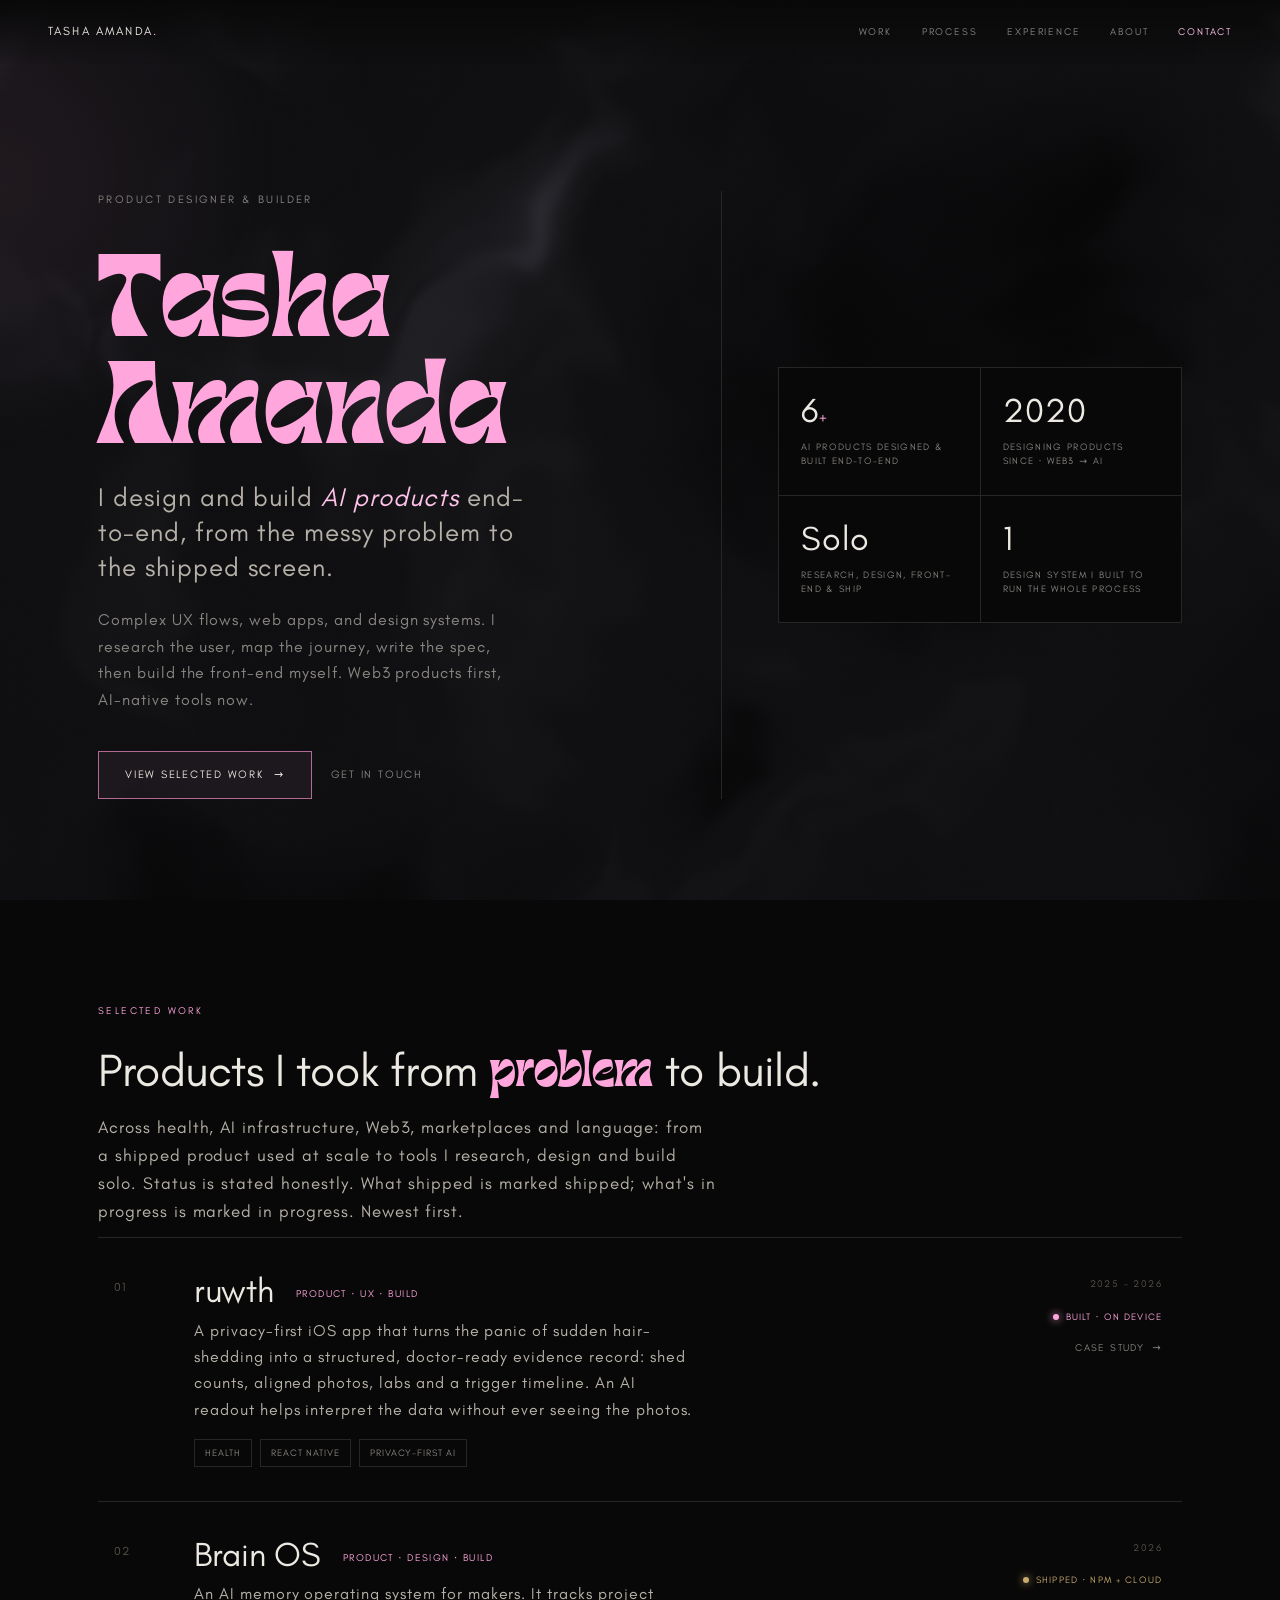
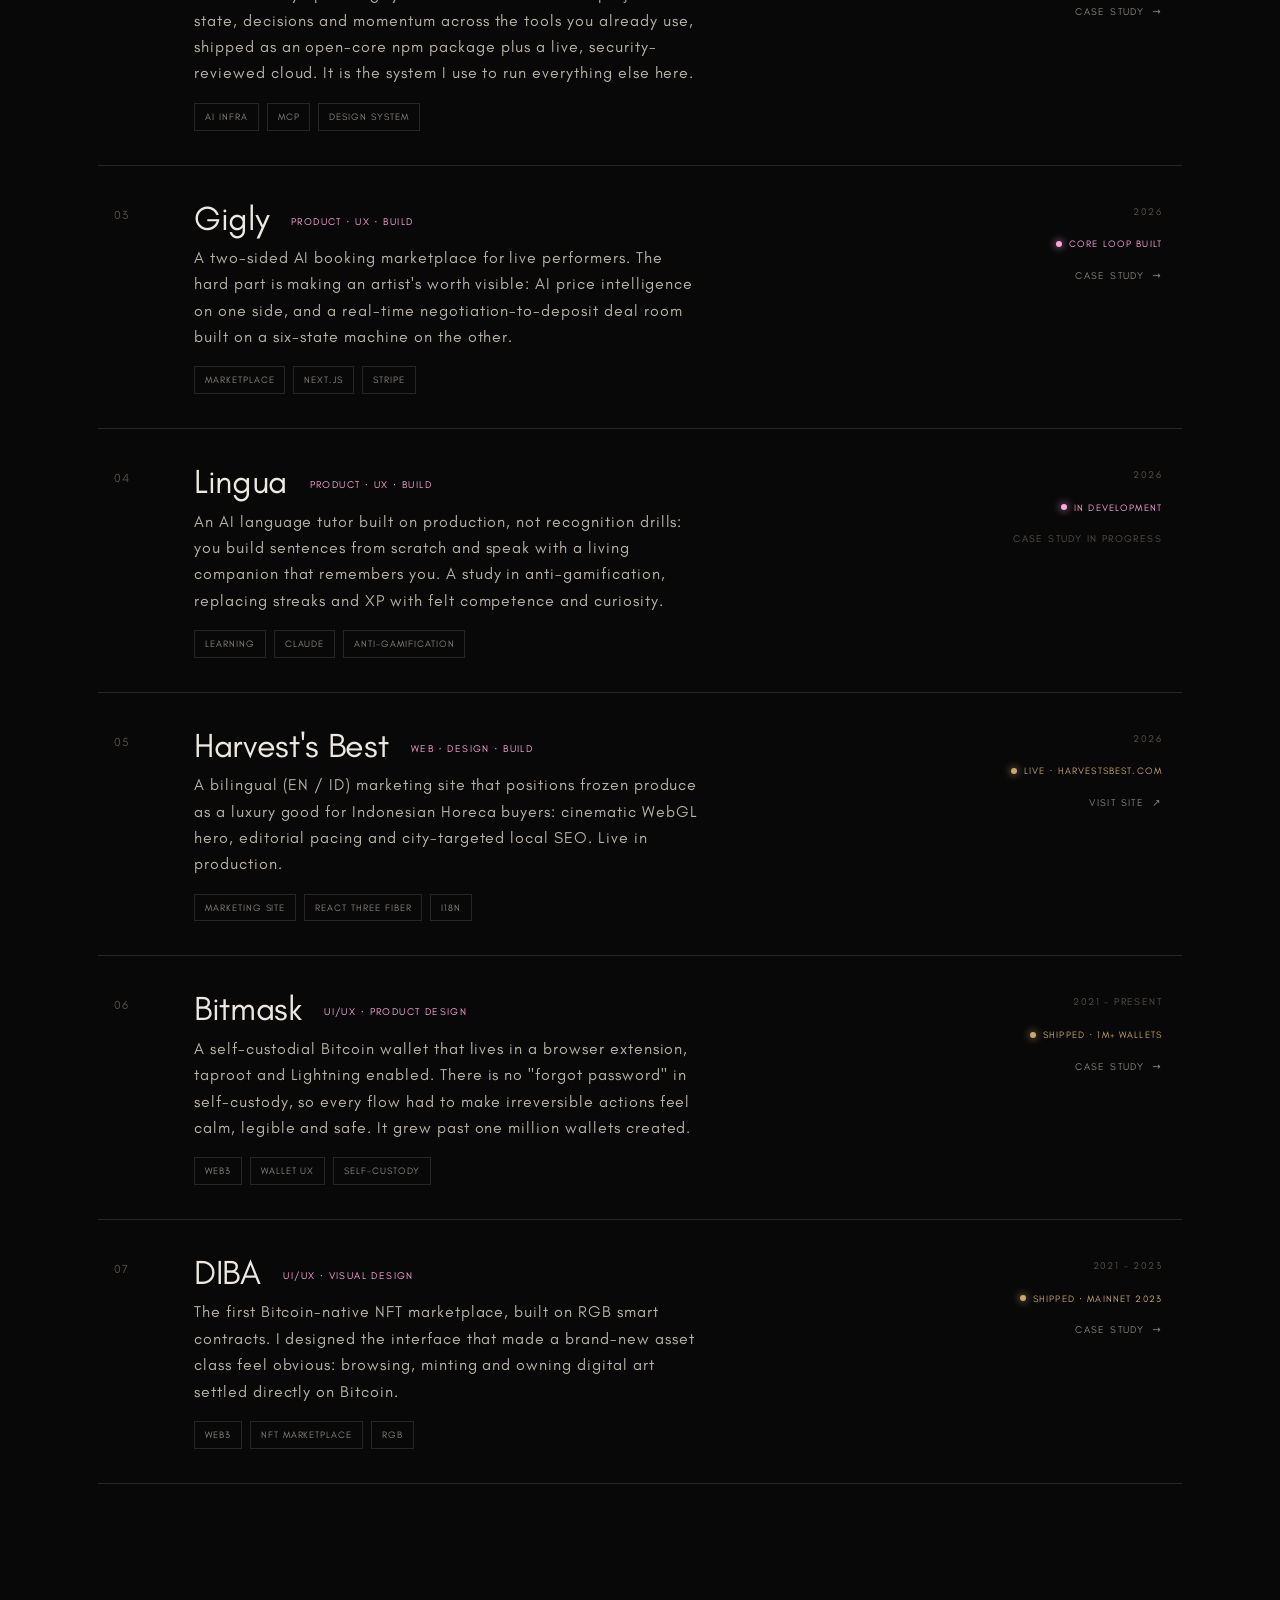
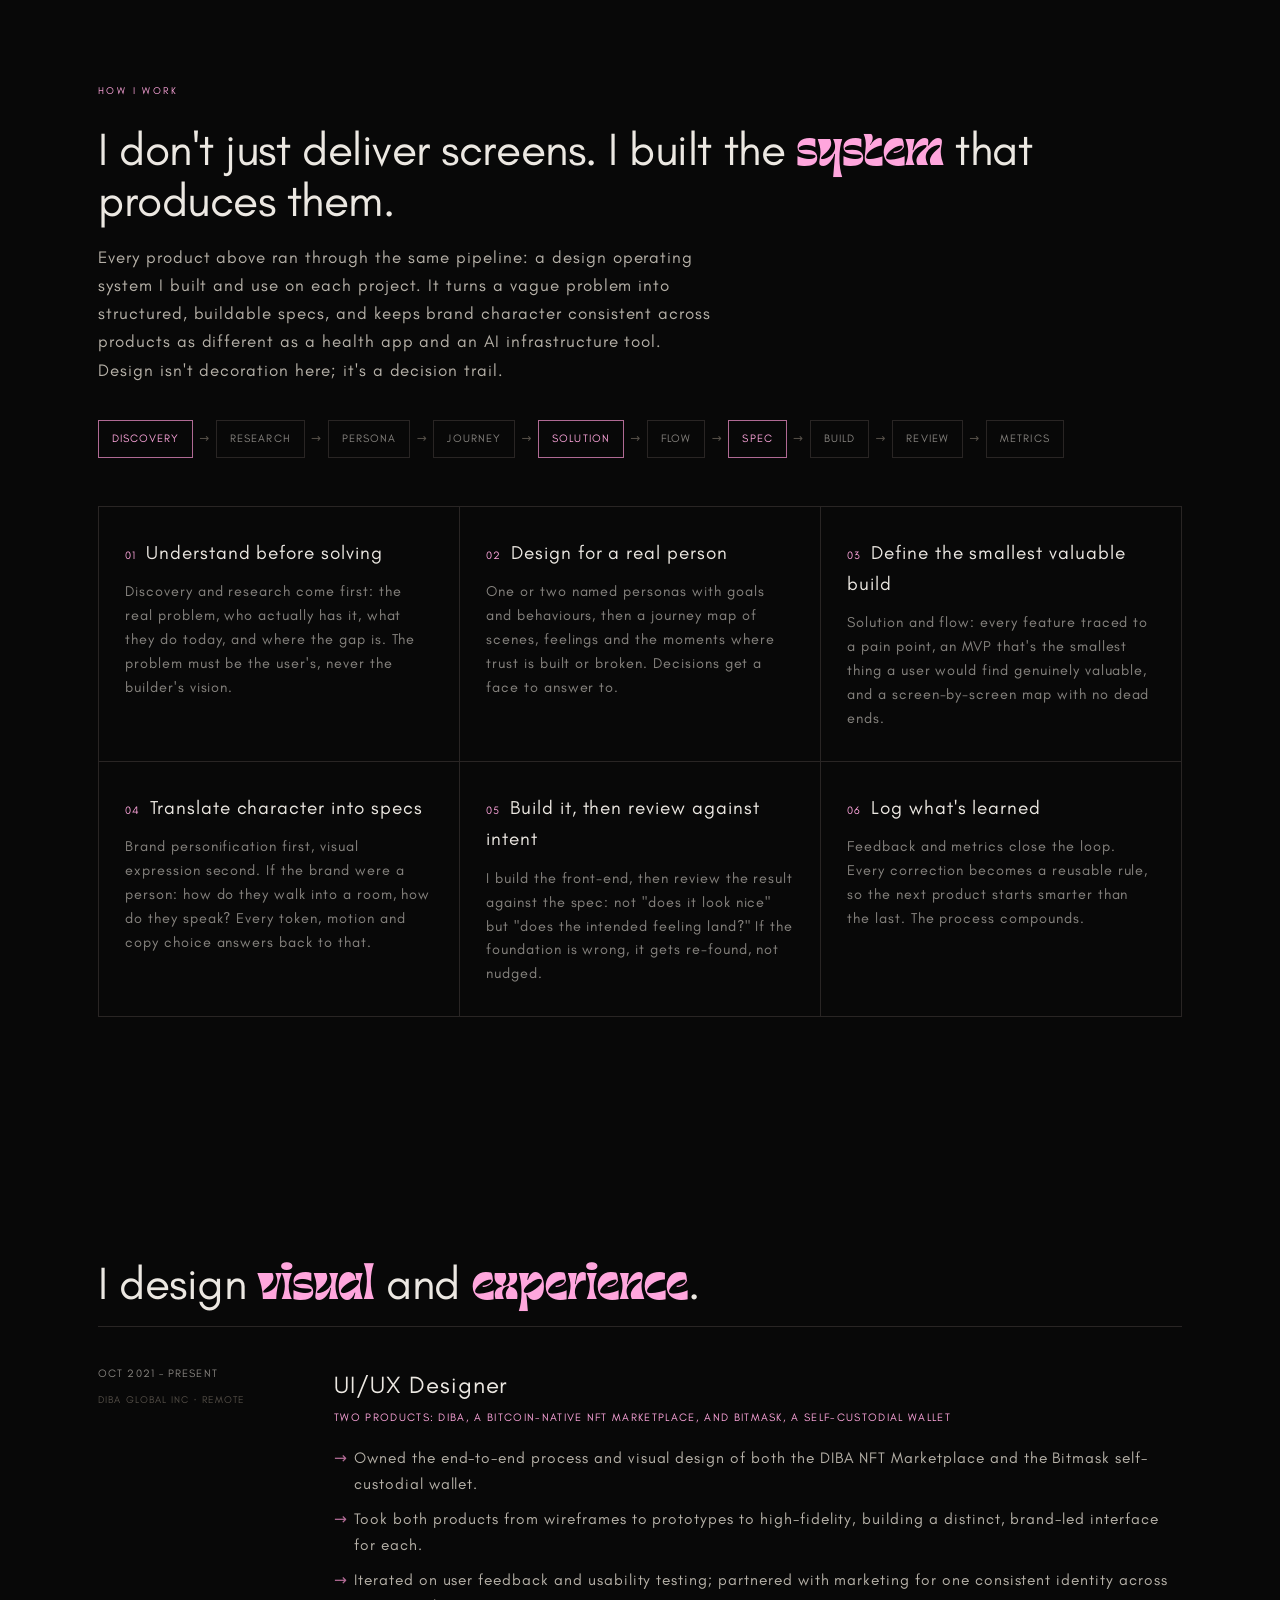
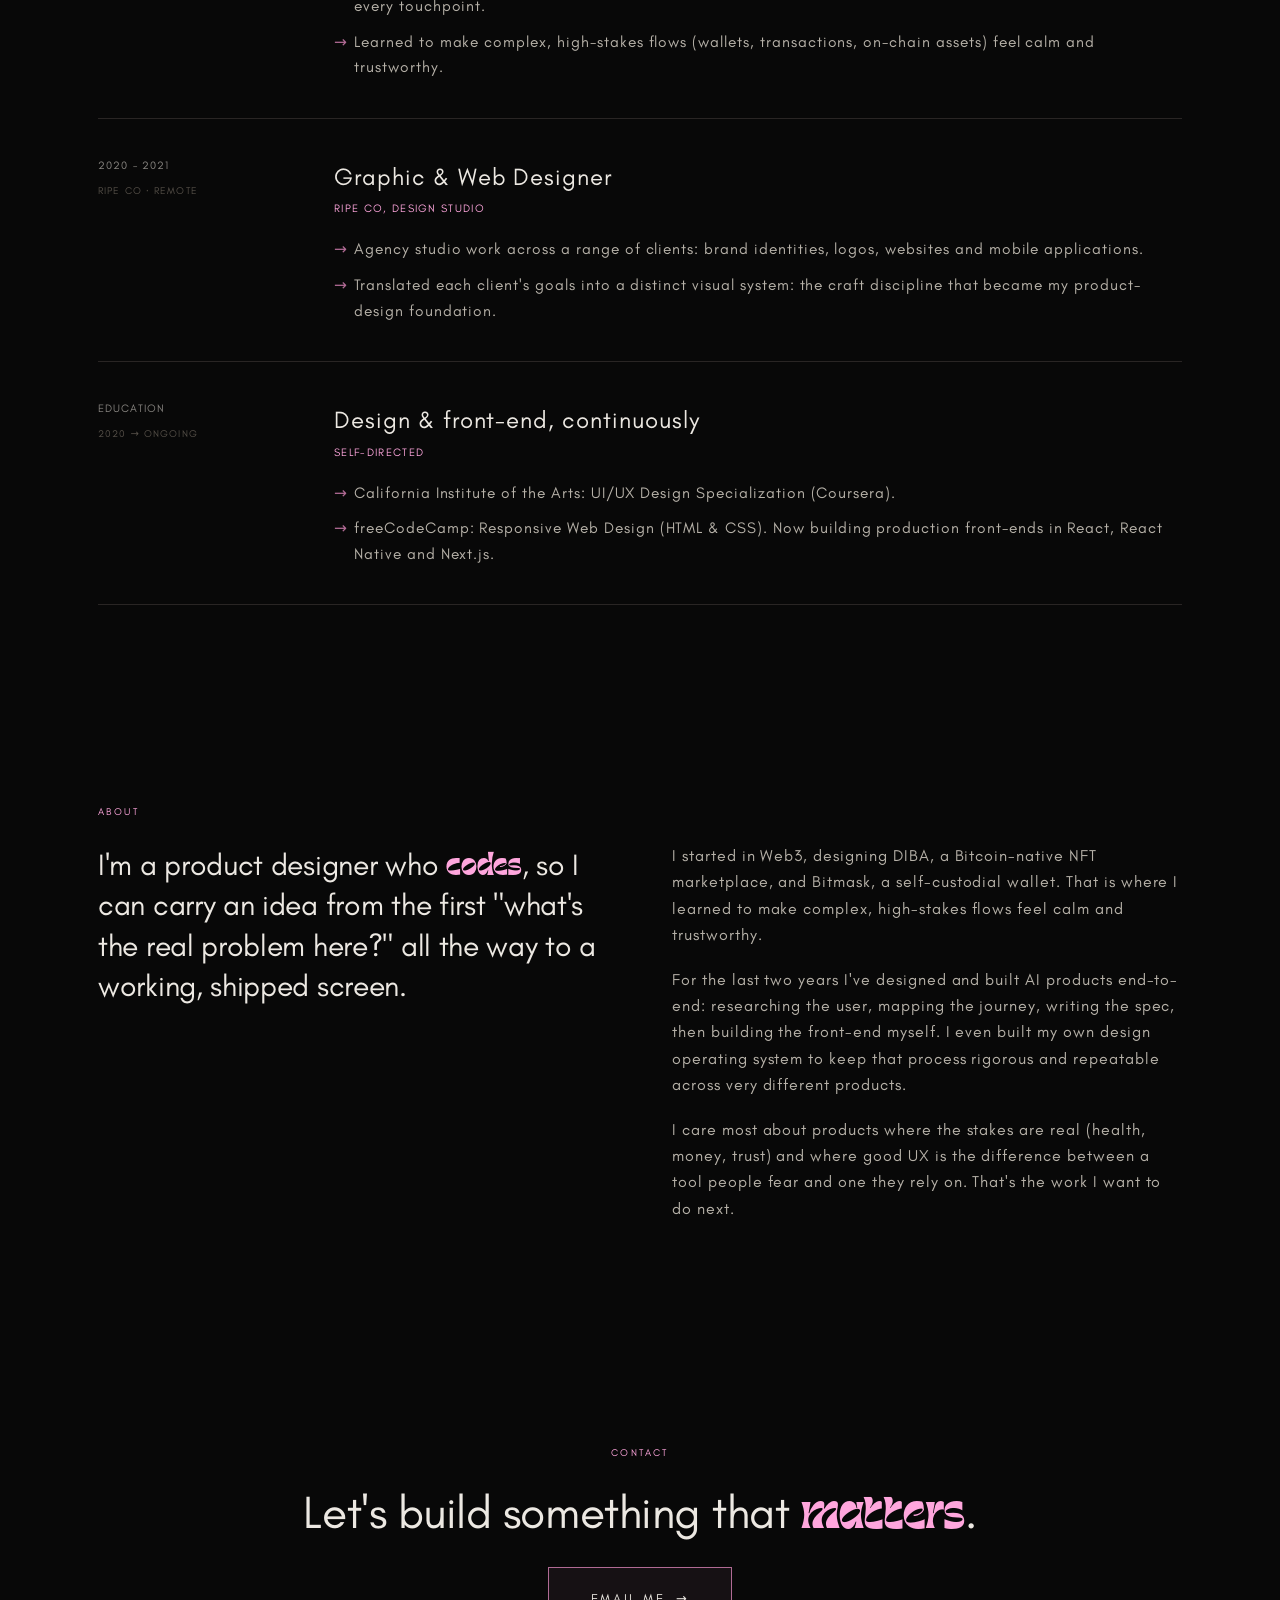
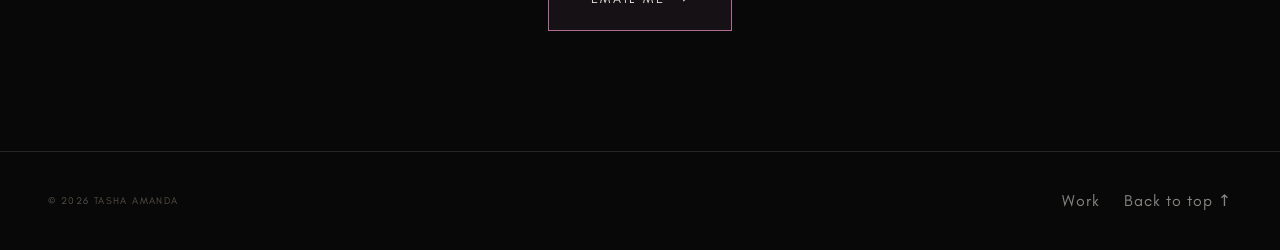
==== index.html @ 9660dddb "Add Google Analytics (gtag G-55PNJ9Z9YM) to all pages Co-Authored-By: Claude Opus 4.8 (1M context) <" ====
<!DOCTYPE html>
<html lang="en">
<head>
  <meta charset="UTF-8" />
  <meta name="viewport" content="width=device-width, initial-scale=1.0" />
  <!-- Google tag (gtag.js) -->
  <script async src="https://www.googletagmanager.com/gtag/js?id=G-55PNJ9Z9YM"></script>
  <script>
    window.dataLayer = window.dataLayer || [];
    function gtag(){dataLayer.push(arguments);}
    gtag('js', new Date());
    gtag('config', 'G-55PNJ9Z9YM');
  </script>
  <title>Tasha Amanda · Product Designer & Builder</title>
  <meta name="description" content="Tasha Amanda, product designer and builder. I design and build AI products end-to-end: complex UX flows, web apps, and design systems. Web3 marketplaces to AI-native tools." />
  <meta name="author" content="Tasha Amanda" />
  <meta name="google-site-verification" content="Kq8I6VHn1nYCJ8K_oJ52dY1fq7B3rjZCrnMxSuGzx88" />
  <meta property="og:title" content="Tasha Amanda · Product Designer & Builder" />
  <meta property="og:description" content="I design and build AI products end-to-end, from the messy problem to the shipped screen." />
  <meta property="og:type" content="website" />
  <meta name="theme-color" content="#080808" />
  <link rel="canonical" href="https://tashaamanda.com/" />
  <meta property="og:url" content="https://tashaamanda.com/" />
  <meta property="og:site_name" content="Tasha Amanda" />
  <meta property="og:image" content="https://tashaamanda.com/assets/og-image.png" />
  <meta property="og:image:width" content="1200" />
  <meta property="og:image:height" content="630" />
  <meta property="og:image:alt" content="Tasha Amanda, Product Designer and Builder" />
  <meta name="twitter:card" content="summary_large_image" />
  <meta name="twitter:title" content="Tasha Amanda · Product Designer &amp; Builder" />
  <meta name="twitter:description" content="I design and build AI products end-to-end, from the messy problem to the shipped screen." />
  <meta name="twitter:image" content="https://tashaamanda.com/assets/og-image.png" />
  <script type="application/ld+json">
  {"@context":"https://schema.org","@type":"Person","name":"Tasha Amanda","url":"https://tashaamanda.com","email":"mailto:hello@tashaamanda.com","jobTitle":"Product Designer & Builder","description":"Product designer and front-end builder who takes AI products from the messy problem to a shipped screen: research, UX flows, design systems, and production front-end.","knowsAbout":["Product Design","UX Design","Design Systems","AI Product Design","Privacy-first AI","Web3","Wallet UX","Front-end Development","React","React Native","Next.js"]}
  </script>
  <link rel="icon" href="data:image/svg+xml,%3Csvg xmlns='http://www.w3.org/2000/svg' viewBox='0 0 32 32'%3E%3Crect width='32' height='32' fill='%23080808'/%3E%3Ccircle cx='16' cy='16' r='5' fill='%23ffa6dd'/%3E%3C/svg%3E" />
  <link rel="preconnect" href="https://fonts.googleapis.com" />
  <link rel="preconnect" href="https://fonts.gstatic.com" crossorigin />
  <link href="https://fonts.googleapis.com/css2?family=Space+Mono:wght@400;700&display=swap" rel="stylesheet" />
  <link rel="stylesheet" href="assets/css/style.css?v=type13" />
</head>
<body>
  <canvas class="site-bg" aria-hidden="true"></canvas>
  <div class="scroll-progress"></div>

  <!-- NAV -->
  <nav class="nav">
    <a href="#top" class="nav-brand">Tasha&nbsp;Amanda<span class="dot">.</span></a>
    <button class="nav-toggle" aria-label="Menu"><span></span><span></span><span></span></button>
    <div class="nav-links">
      <a class="nav-link" href="#work">Work</a>
      <a class="nav-link" href="#process">Process</a>
      <a class="nav-link" href="#experience">Experience</a>
      <a class="nav-link" href="#about">About</a>
      <a class="nav-link" href="#contact">Contact</a>
    </div>
  </nav>

  <!-- HERO -->
  <header class="hero" id="top">
    <div class="hero-glow"></div>
    <div class="wrap">
      <div class="hero-grid">
        <div class="hero-left">
          <p class="hero-eyebrow">Product Designer &amp; Builder</p>
          <h1 class="hero-name">
            <span class="ln" data-scramble="Tasha">Tasha</span>
            <span class="ln" data-scramble="Amanda">Amanda</span>
          </h1>
          <p class="hero-role">I design and build <em>AI products</em> end-to-end, from the messy problem to the shipped screen.</p>
          <p class="hero-positioning">Complex UX flows, web apps, and design systems. I research the user, map the journey, write the spec, then build the front-end myself. Web3 products first, AI-native tools now.</p>
          <div class="hero-cta">
            <a href="#work" class="btn btn-primary">View selected work <span class="arr">→</span></a>
            <a href="#contact" class="btn btn-ghost">Get in touch</a>
          </div>
        </div>
        <div class="hero-right">
          <div class="stat-grid">
            <div class="stat">
              <div class="stat-num">6<span class="u">+</span></div>
              <div class="stat-label">AI products designed &amp; built end-to-end</div>
            </div>
            <div class="stat">
              <div class="stat-num">2020</div>
              <div class="stat-label">Designing products since · web3 → AI</div>
            </div>
            <div class="stat">
              <div class="stat-num">Solo</div>
              <div class="stat-label">Research, design, front-end &amp; ship</div>
            </div>
            <div class="stat">
              <div class="stat-num">1</div>
              <div class="stat-label">Design system I built to run the whole process</div>
            </div>
          </div>
        </div>
      </div>
    </div>
  </header>

  <!-- SELECTED WORK -->
  <section id="work">
    <div class="wrap">
      <p class="eyebrow reveal">Selected work</p>
      <h2 class="section-title reveal">Products I took from <em class="scramble-word">problem</em> to build.</h2>
      <p class="section-intro reveal">Across health, AI infrastructure, Web3, marketplaces and language: from a shipped product used at scale to tools I research, design and build solo. Status is stated honestly. What shipped is marked shipped; what's in progress is marked in progress. Newest first.</p>

      <div class="work-list">

        <!-- ruwth -->
        <a class="work-row reveal" href="work/ruwth.html">
          <div class="work-index">01</div>
          <div class="work-main">
            <h3 class="work-name">ruwth <span class="role">Product · UX · Build</span></h3>
            <p class="work-oneliner">A privacy-first iOS app that turns the panic of sudden hair-shedding into a structured, doctor-ready evidence record: shed counts, aligned photos, labs and a trigger timeline. An AI readout helps interpret the data without ever seeing the photos.</p>
            <div class="work-meta">
              <span class="tag">Health</span>
              <span class="tag">React Native</span>
              <span class="tag">Privacy-first AI</span>
            </div>
          </div>
          <div class="work-right">
            <span class="work-year">2025 – 2026</span>
            <span class="status status--building">Built · on device</span>
            <span class="work-link">Case study <span class="arr">→</span></span>
          </div>
        </a>

        <!-- Brain OS -->
        <a class="work-row reveal" href="work/brain-os.html">
          <div class="work-index">02</div>
          <div class="work-main">
            <h3 class="work-name">Brain OS <span class="role">Product · Design · Build</span></h3>
            <p class="work-oneliner">An AI memory operating system for makers. It tracks project state, decisions and momentum across the tools you already use, shipped as an open-core npm package plus a live, security-reviewed cloud. It is the system I use to run everything else here.</p>
            <div class="work-meta">
              <span class="tag">AI infra</span>
              <span class="tag">MCP</span>
              <span class="tag">Design system</span>
            </div>
          </div>
          <div class="work-right">
            <span class="work-year">2026</span>
            <span class="status status--shipped">Shipped · npm + cloud</span>
            <span class="work-link">Case study <span class="arr">→</span></span>
          </div>
        </a>

        <!-- Gigly -->
        <a class="work-row reveal" href="work/gigly.html">
          <div class="work-index">03</div>
          <div class="work-main">
            <h3 class="work-name">Gigly <span class="role">Product · UX · Build</span></h3>
            <p class="work-oneliner">A two-sided AI booking marketplace for live performers. The hard part is making an artist's worth visible: AI price intelligence on one side, and a real-time negotiation-to-deposit deal room built on a six-state machine on the other.</p>
            <div class="work-meta">
              <span class="tag">Marketplace</span>
              <span class="tag">Next.js</span>
              <span class="tag">Stripe</span>
            </div>
          </div>
          <div class="work-right">
            <span class="work-year">2026</span>
            <span class="status status--building">Core loop built</span>
            <span class="work-link">Case study <span class="arr">→</span></span>
          </div>
        </a>

        <!-- Lingua -->
        <div class="work-row reveal">
          <div class="work-index">04</div>
          <div class="work-main">
            <h3 class="work-name">Lingua <span class="role">Product · UX · Build</span></h3>
            <p class="work-oneliner">An AI language tutor built on production, not recognition drills: you build sentences from scratch and speak with a living companion that remembers you. A study in anti-gamification, replacing streaks and XP with felt competence and curiosity.</p>
            <div class="work-meta">
              <span class="tag">Learning</span>
              <span class="tag">Claude</span>
              <span class="tag">Anti-gamification</span>
            </div>
          </div>
          <div class="work-right">
            <span class="work-year">2026</span>
            <span class="status status--building">In development</span>
            <span class="work-link muted">Case study in progress</span>
          </div>
        </div>

        <!-- Harvest's Best -->
        <a class="work-row reveal" href="https://harvestsbest.com" target="_blank" rel="noopener">
          <div class="work-index">05</div>
          <div class="work-main">
            <h3 class="work-name">Harvest's Best <span class="role">Web · Design · Build</span></h3>
            <p class="work-oneliner">A bilingual (EN / ID) marketing site that positions frozen produce as a luxury good for Indonesian Horeca buyers: cinematic WebGL hero, editorial pacing and city-targeted local SEO. Live in production.</p>
            <div class="work-meta">
              <span class="tag">Marketing site</span>
              <span class="tag">React Three Fiber</span>
              <span class="tag">i18n</span>
            </div>
          </div>
          <div class="work-right">
            <span class="work-year">2026</span>
            <span class="status status--live">Live · harvestsbest.com</span>
            <span class="work-link">Visit site <span class="arr">↗</span></span>
          </div>
        </a>

        <!-- Bitmask -->
        <a class="work-row reveal" href="work/bitmask.html">
          <div class="work-index">06</div>
          <div class="work-main">
            <h3 class="work-name">Bitmask <span class="role">UI/UX · Product design</span></h3>
            <p class="work-oneliner">A self-custodial Bitcoin wallet that lives in a browser extension, taproot and Lightning enabled. There is no "forgot password" in self-custody, so every flow had to make irreversible actions feel calm, legible and safe. It grew past one million wallets created.</p>
            <div class="work-meta">
              <span class="tag">Web3</span>
              <span class="tag">Wallet UX</span>
              <span class="tag">Self-custody</span>
            </div>
          </div>
          <div class="work-right">
            <span class="work-year">2021 – Present</span>
            <span class="status status--shipped">Shipped · 1M+ wallets</span>
            <span class="work-link">Case study <span class="arr">→</span></span>
          </div>
        </a>

        <!-- DIBA -->
        <a class="work-row reveal" href="work/diba.html">
          <div class="work-index">07</div>
          <div class="work-main">
            <h3 class="work-name">DIBA <span class="role">UI/UX · Visual design</span></h3>
            <p class="work-oneliner">The first Bitcoin-native NFT marketplace, built on RGB smart contracts. I designed the interface that made a brand-new asset class feel obvious: browsing, minting and owning digital art settled directly on Bitcoin.</p>
            <div class="work-meta">
              <span class="tag">Web3</span>
              <span class="tag">NFT marketplace</span>
              <span class="tag">RGB</span>
            </div>
          </div>
          <div class="work-right">
            <span class="work-year">2021 – 2023</span>
            <span class="status status--shipped">Shipped · mainnet 2023</span>
            <span class="work-link">Case study <span class="arr">→</span></span>
          </div>
        </a>

      </div>
    </div>
  </section>

  <!-- HOW I WORK / DESIGN BRAIN -->
  <section id="process">
    <div class="wrap">
      <p class="eyebrow reveal">How I work</p>
      <h2 class="section-title reveal">I don't just deliver screens. I built the <em class="scramble-word" data-from="product">system</em> that produces them.</h2>
      <p class="section-intro reveal">Every product above ran through the same pipeline: a design operating system I built and use on each project. It turns a vague problem into structured, buildable specs, and keeps brand character consistent across products as different as a health app and an AI infrastructure tool. Design isn't decoration here; it's a decision trail.</p>

      <div class="process-flow reveal">
        <span class="process-step key">Discovery</span><span class="process-arrow">→</span>
        <span class="process-step">Research</span><span class="process-arrow">→</span>
        <span class="process-step">Persona</span><span class="process-arrow">→</span>
        <span class="process-step">Journey</span><span class="process-arrow">→</span>
        <span class="process-step key">Solution</span><span class="process-arrow">→</span>
        <span class="process-step">Flow</span><span class="process-arrow">→</span>
        <span class="process-step key">Spec</span><span class="process-arrow">→</span>
        <span class="process-step">Build</span><span class="process-arrow">→</span>
        <span class="process-step">Review</span><span class="process-arrow">→</span>
        <span class="process-step">Metrics</span>
      </div>

      <div class="process-grid">
        <div class="process-card reveal">
          <h4><span class="n">01</span>Understand before solving</h4>
          <p>Discovery and research come first: the real problem, who actually has it, what they do today, and where the gap is. The problem must be the user's, never the builder's vision.</p>
        </div>
        <div class="process-card reveal d1">
          <h4><span class="n">02</span>Design for a real person</h4>
          <p>One or two named personas with goals and behaviours, then a journey map of scenes, feelings and the moments where trust is built or broken. Decisions get a face to answer to.</p>
        </div>
        <div class="process-card reveal d2">
          <h4><span class="n">03</span>Define the smallest valuable build</h4>
          <p>Solution and flow: every feature traced to a pain point, an MVP that's the smallest thing a user would find genuinely valuable, and a screen-by-screen map with no dead ends.</p>
        </div>
        <div class="process-card reveal">
          <h4><span class="n">04</span>Translate character into specs</h4>
          <p>Brand personification first, visual expression second. If the brand were a person: how do they walk into a room, how do they speak? Every token, motion and copy choice answers back to that.</p>
        </div>
        <div class="process-card reveal d1">
          <h4><span class="n">05</span>Build it, then review against intent</h4>
          <p>I build the front-end, then review the result against the spec: not "does it look nice" but "does the intended feeling land?" If the foundation is wrong, it gets re-found, not nudged.</p>
        </div>
        <div class="process-card reveal d2">
          <h4><span class="n">06</span>Log what's learned</h4>
          <p>Feedback and metrics close the loop. Every correction becomes a reusable rule, so the next product starts smarter than the last. The process compounds.</p>
        </div>
      </div>
    </div>
  </section>

  <!-- EXPERIENCE -->
  <section id="experience">
    <div class="wrap">
      <p class="eyebrow reveal">Experience</p>
      <h2 class="section-title reveal">I design <em class="scramble-word">visual</em> and <em class="scramble-word">experience</em>.</h2>

      <div class="reveal">
        <div class="exp-row">
          <div class="exp-period">
            Oct 2021 – Present
            <span class="exp-loc">DIBA Global Inc · Remote</span>
          </div>
          <div class="exp-detail">
            <h3 class="exp-role">UI/UX Designer</h3>
            <p class="exp-company">Two products: <a href="https://diba.io" target="_blank" rel="noopener">DIBA</a>, a Bitcoin-native NFT marketplace, and <a href="https://bitmask.app" target="_blank" rel="noopener">Bitmask</a>, a self-custodial wallet</p>
            <ul class="exp-points">
              <li>Owned the end-to-end process and visual design of both the DIBA NFT Marketplace and the Bitmask self-custodial wallet.</li>
              <li>Took both products from wireframes to prototypes to high-fidelity, building a distinct, brand-led interface for each.</li>
              <li>Iterated on user feedback and usability testing; partnered with marketing for one consistent identity across every touchpoint.</li>
              <li>Learned to make complex, high-stakes flows (wallets, transactions, on-chain assets) feel calm and trustworthy.</li>
            </ul>
          </div>
        </div>

        <div class="exp-row">
          <div class="exp-period">
            2020 – 2021
            <span class="exp-loc">Ripe CO · Remote</span>
          </div>
          <div class="exp-detail">
            <h3 class="exp-role">Graphic &amp; Web Designer</h3>
            <p class="exp-company">Ripe CO, design studio</p>
            <ul class="exp-points">
              <li>Agency studio work across a range of clients: brand identities, logos, websites and mobile applications.</li>
              <li>Translated each client's goals into a distinct visual system: the craft discipline that became my product-design foundation.</li>
            </ul>
          </div>
        </div>

        <div class="exp-row">
          <div class="exp-period">
            Education
            <span class="exp-loc">2020 → ongoing</span>
          </div>
          <div class="exp-detail">
            <h3 class="exp-role">Design &amp; front-end, continuously</h3>
            <p class="exp-company">Self-directed</p>
            <ul class="exp-points">
              <li>California Institute of the Arts: UI/UX Design Specialization (Coursera).</li>
              <li>freeCodeCamp: Responsive Web Design (HTML &amp; CSS). Now building production front-ends in React, React Native and Next.js.</li>
            </ul>
          </div>
        </div>
      </div>
    </div>
  </section>

  <!-- ABOUT -->
  <section id="about">
    <div class="wrap">
      <p class="eyebrow reveal">About</p>
      <div class="about-grid">
        <p class="about-lead reveal">I'm a product designer who <em class="scramble-word">codes</em>, so I can carry an idea from the first "what's the real problem here?" all the way to a working, shipped screen.</p>
        <div class="about-body reveal d1">
          <p>I started in Web3, designing DIBA, a Bitcoin-native NFT marketplace, and Bitmask, a self-custodial wallet. That is where I learned to make complex, high-stakes flows feel calm and trustworthy.</p>
          <p>For the last two years I've designed and built AI products end-to-end: researching the user, mapping the journey, writing the spec, then building the front-end myself. I even built my own design operating system to keep that process rigorous and repeatable across very different products.</p>
          <p>I care most about products where the stakes are real (health, money, trust) and where good UX is the difference between a tool people fear and one they rely on. That's the work I want to do next.</p>
        </div>
      </div>
    </div>
  </section>

  <!-- CONTACT -->
  <section id="contact" class="contact">
    <div class="wrap">
      <p class="eyebrow reveal">Contact</p>
      <h2 class="section-title reveal">Let's build something that <em class="scramble-word">matters</em>.</h2>
      <a class="btn btn-primary contact-btn reveal" href="mailto:hello@tashaamanda.com?subject=Let%27s%20work%20together">Email me <span class="arr">→</span></a>
    </div>
  </section>

  <footer>
    <span class="f-item">© 2026 Tasha Amanda</span>
    <div class="f-links">
      <a href="#work">Work</a>
      <a href="#top">Back to top ↑</a>
    </div>
  </footer>

  <script src="assets/js/main.js?v=type13"></script>
  <script src="assets/js/hero-bg.js?v=type13"></script>
  <!-- Cloudflare Web Analytics (privacy-first, cookieless). Get your token: Cloudflare dashboard > Web Analytics > add site (tashaamanda.com) > copy the beacon token, then replace 6d5c77263c5c4151a20d59f7d76f1835 below. (If you host the domain on Cloudflare with the proxy on, you can delete this and use Automatic Setup instead.) -->
  <script defer src="https://static.cloudflareinsights.com/beacon.min.js" data-cf-beacon='{"token": "6d5c77263c5c4151a20d59f7d76f1835"}'></script>
</body>
</html>
---- assets/css/style.css ----
/* ============================================================
   Tasha Amanda — Portfolio
   Design system: dark editorial, pink accent, rebel + elegant.
   Tokens from design-brain/projects/portfolio.json
   ============================================================ */

/* ---------- Self-hosted display face (hero name only) ---------- */
@font-face {
  font-family: 'Barbra';
  src: url('../fonts/Barbra-Regular.otf') format('opentype');
  font-weight: 400;
  font-style: normal;
  font-display: swap;
}

/* ---------- Self-hosted body face — Glacial Indifference (SIL OFL) ---------- */
@font-face {
  font-family: 'Glacial Indifference';
  src: url('../fonts/GlacialIndifference-Regular.otf') format('opentype');
  font-weight: 400;
  font-style: normal;
  font-display: swap;
}
@font-face {
  font-family: 'Glacial Indifference';
  src: url('../fonts/GlacialIndifference-Bold.otf') format('opentype');
  font-weight: 500 700;   /* only two weights exist; emphasis (strong) maps to Bold */
  font-style: normal;
  font-display: swap;
}

/* ---------- Tokens ---------- */
:root {
  /* color — 80 / 15 / 5 */
  --bg:            #080808;
  --surface:       #131110;
  --surface-raised:#1c1917;
  --border:        #292524;
  --border-bright: #3a3530;

  --text-bright:   #ece8e2;
  --text:          #b6b1a8;
  --text-dim:      #888580;
  --text-faint:    #565049;

  --accent:        #ffa6dd;   /* pink */
  --accent-bright: #ffc2e8;
  --accent-dim:    #b06a94;

  --green:         #7fae84;   /* status: shipped / live */
  --gold:          #c8a96e;   /* status badges: shipped / live (was green) */
  --red:           #d45a5a;   /* status: sparse only */

  /* type */
  --font-display: 'Glacial Indifference', 'Montserrat', -apple-system, system-ui, sans-serif;
  --font-mono:    'Glacial Indifference', -apple-system, system-ui, sans-serif;   /* labels: Glacial, uppercase + tracked (was Space Mono) */
  --font-body:    'Glacial Indifference', 'DM Sans', -apple-system, system-ui, sans-serif;

  /* motion */
  --ease: cubic-bezier(0.25, 0.1, 0.25, 1.0);
  --t:    260ms;

  /* layout */
  --pad: 48px;
  --maxw: 1180px;
}

/* ---------- Reset ---------- */
*, *::before, *::after { box-sizing: border-box; margin: 0; padding: 0; }
html { scroll-behavior: smooth; -webkit-text-size-adjust: 100%; }
body {
  background: var(--bg);
  color: var(--text);
  font-family: var(--font-body);
  font-weight: 400;                /* Glacial Indifference has no 300; 400 is its lightest */
  line-height: 1.65;
  font-size: 16px;
  letter-spacing: 0.06em;          /* open, airy tracking — the feminine cue on body copy */
  -webkit-font-smoothing: antialiased;
  text-rendering: optimizeLegibility;
  overflow-x: hidden;
}
img { max-width: 100%; display: block; }
a { color: inherit; text-decoration: none; }
::selection { background: var(--accent); color: #0a0a0a; }

/* ---------- Custom cursor (fine pointers only) ---------- */
.cursor-dot, .cursor-ring { position: fixed; top: 0; left: 0; pointer-events: none; z-index: 9999; border-radius: 50%; opacity: 0; transition: opacity var(--t) var(--ease); mix-blend-mode: difference; }
.cursor-dot  { width: 8px; height: 8px; background: var(--accent-bright); transform: translate(-50%, -50%); }
.cursor-ring { width: 28px; height: 28px; border: 1px solid var(--accent); transform: translate(-50%, -50%); transition: width var(--t) var(--ease), height var(--t) var(--ease), opacity var(--t) var(--ease); }
.cursor-ring.is-hover { width: 48px; height: 48px; }
@media (hover: hover) and (pointer: fine) {
  body.cursor-on { cursor: none; }
  body.cursor-on a, body.cursor-on button { cursor: none; }
  .cursor-dot.is-active, .cursor-ring.is-active { opacity: 1; }
}

/* ---------- Scroll progress ---------- */
.scroll-progress { position: fixed; top: 0; left: 0; height: 2px; width: 0%; background: linear-gradient(90deg, var(--accent-dim), var(--accent-bright)); z-index: 9000; transition: width 80ms linear; }

/* ---------- Nav ---------- */
.nav { position: fixed; top: 0; left: 0; width: 100%; z-index: 8000; padding: 22px var(--pad); display: flex; align-items: center; justify-content: space-between; background: linear-gradient(to bottom, rgba(8,8,8,0.92), rgba(8,8,8,0)); backdrop-filter: blur(2px); }
.nav-brand { font-family: var(--font-mono); font-size: 12px; letter-spacing: 0.18em; text-transform: uppercase; color: var(--text-bright); }
.nav-brand .dot { color: var(--accent); }
.nav-links { display: flex; gap: 30px; align-items: center; }
.nav-link { font-family: var(--font-mono); font-size: 10px; letter-spacing: 0.18em; text-transform: uppercase; color: var(--text-dim); position: relative; transition: color var(--t) var(--ease); }
.nav-link::after { content: ''; position: absolute; left: 0; bottom: -5px; width: 0; height: 1px; background: var(--accent); transition: width var(--t) var(--ease); }
.nav-link:hover { color: var(--accent-bright); }
.nav-link:hover::after { width: 100%; }
.nav-toggle { display: none; background: none; border: 0; flex-direction: column; gap: 4px; }
.nav-toggle span { width: 22px; height: 1.5px; background: var(--text-bright); transition: var(--t) var(--ease); }

/* ---------- Layout helpers ---------- */
.wrap { max-width: var(--maxw); margin: 0 auto; padding: 0 var(--pad); }
section { padding: 96px 0; position: relative; }
.eyebrow { font-family: var(--font-mono); font-size: 10px; letter-spacing: 0.24em; text-transform: uppercase; color: var(--accent); display: inline-block; margin-bottom: 22px; }
.eyebrow .idx { color: var(--text-faint); margin-right: 12px; }
.section-title { font-family: var(--font-display); font-weight: 200; font-size: clamp(30px, 4vw, 46px); line-height: 1.1; color: var(--text-bright); letter-spacing: -0.01em; margin-bottom: 18px; }
.section-title em { font-style: italic; color: var(--accent); }
.section-intro { max-width: 620px; color: var(--text); font-size: 17px; }

/* ---------- Buttons ---------- */
.btn { display: inline-flex; align-items: center; gap: 10px; font-family: var(--font-mono); font-size: 11px; letter-spacing: 0.16em; text-transform: uppercase; padding: 14px 26px; border: 1px solid var(--border-bright); color: var(--text-bright); transition: all var(--t) var(--ease); background: none; }
.btn .arr { transition: transform var(--t) var(--ease); }
.btn:hover { border-color: var(--accent); color: var(--accent-bright); }
.btn:hover .arr { transform: translateX(5px); }
.btn-primary { border-color: var(--accent-dim); background: rgba(255,166,221,0.06); }
.btn-ghost { border-color: transparent; padding-left: 0; padding-right: 0; color: var(--text-dim); }
.btn-ghost:hover { color: var(--accent-bright); }

/* ---------- Hero ---------- */
.hero { min-height: 100vh; display: flex; align-items: center; padding-top: 90px; position: relative; overflow: hidden; }
.hero-glow { position: absolute; width: 640px; height: 640px; border-radius: 50%; background: radial-gradient(circle, rgba(255,166,221,0.10), transparent 62%); pointer-events: none; transform: translate(-50%, -50%); transition: opacity 600ms var(--ease); opacity: 0.7; z-index: 0; }
.site-bg { position: fixed; inset: 0; width: 100%; height: 100%; z-index: -1; display: block; pointer-events: none; }
.hero-grid { display: grid; grid-template-columns: 1.35fr 1fr; gap: 0; position: relative; z-index: 1; width: 100%; }
.hero-left { padding-right: 56px; }
.hero-right { padding-left: 56px; border-left: 1px solid var(--border); display: flex; flex-direction: column; justify-content: center; }
.hero-eyebrow { font-family: var(--font-mono); font-size: 11px; letter-spacing: 0.22em; text-transform: uppercase; color: var(--text-dim); margin-bottom: 30px; }
.hero-eyebrow .blink { color: var(--green); animation: blink 2.4s steps(1) infinite; }
@keyframes blink { 0%, 60% { opacity: 1; } 61%, 100% { opacity: 0.25; } }
/* Hero name — self-hosted Barbra display face, animated by the JS scramble. */
.hero-name { font-family: 'Barbra', var(--font-display); font-weight: 400; font-size: clamp(52px, 8.5vw, 120px); line-height: 0.98; letter-spacing: 0; color: var(--accent); margin-bottom: 28px; }
.hero-name .ln { display: block; }
.hero-name .char { display: inline-block; white-space: pre; }
.sr-only { position: absolute; width: 1px; height: 1px; padding: 0; margin: -1px; overflow: hidden; clip: rect(0, 0, 0, 0); white-space: nowrap; border: 0; }
.hero-role { font-family: var(--font-display); font-weight: 300; font-size: clamp(19px, 2.4vw, 26px); line-height: 1.35; color: var(--text); margin-bottom: 22px; max-width: 30ch; }
.hero-role em { font-style: italic; color: var(--accent-bright); }
.hero-positioning { font-size: 16px; color: var(--text-dim); max-width: 46ch; margin-bottom: 38px; }
.hero-cta { display: flex; gap: 18px; flex-wrap: wrap; align-items: center; }

/* stat boxes */
.stat-grid { display: grid; grid-template-columns: 1fr 1fr; gap: 1px; background: var(--border); border: 1px solid var(--border); transform-origin: center; will-change: transform; animation: stat-drift 17s ease-in-out infinite; }
/* Ambient wind-float: the whole grid sways slowly around its own axis and returns,
   with uneven waypoints so it reads as a breeze, not a mechanical loop. */
@keyframes stat-drift {
  0%   { transform: translate3d(0, 0, 0) rotate(0deg); }
  22%  { transform: translate3d(2px, -6px, 0) rotate(0.5deg); }
  48%  { transform: translate3d(-2px, 4px, 0) rotate(-0.4deg); }
  74%  { transform: translate3d(1px, -3px, 0) rotate(0.25deg); }
  100% { transform: translate3d(0, 0, 0) rotate(0deg); }
}
.stat { background: var(--bg); padding: 26px 22px; transition: background var(--t) var(--ease); }
.stat-num { font-family: var(--font-display); font-weight: 200; font-size: 34px; color: var(--text-bright); line-height: 1; margin-bottom: 12px; }
.stat-num .u { font-size: 17px; color: var(--accent); }
.stat.flick .stat-num { color: var(--accent-bright); }
.stat-label { font-family: var(--font-mono); font-size: 9.5px; letter-spacing: 0.14em; text-transform: uppercase; color: var(--text-dim); line-height: 1.5; }

/* ---------- Selected Work ---------- */
.work-list { border-top: 1px solid var(--border); margin-top: 12px; }
.work-row { display: grid; grid-template-columns: 56px 1fr auto; gap: 24px; align-items: start; padding: 34px 20px 34px 16px; border-bottom: 1px solid var(--border); position: relative; transition: background var(--t) var(--ease); }
.work-row::before { content: ''; position: absolute; left: 0; top: 0; bottom: 0; width: 2px; background: var(--accent); transform: scaleY(0); transform-origin: bottom; transition: transform var(--t) var(--ease); }
.work-row:hover { background: linear-gradient(90deg, rgba(255,166,221,0.04), transparent 70%); }
.work-row:hover::before { transform: scaleY(1); transform-origin: top; }
.work-index { font-family: var(--font-mono); font-size: 12px; color: var(--text-faint); padding-top: 6px; }
.work-name { font-family: var(--font-display); font-weight: 300; font-size: clamp(24px, 3vw, 34px); color: var(--text-bright); line-height: 1.1; margin-bottom: 8px; letter-spacing: -0.01em; }
.work-name .role { font-family: var(--font-mono); font-size: 10px; letter-spacing: 0.14em; text-transform: uppercase; color: var(--accent); margin-left: 14px; vertical-align: middle; }
.work-oneliner { color: var(--text); font-size: 16px; max-width: 56ch; margin-bottom: 16px; }
.work-meta { display: flex; flex-wrap: wrap; gap: 8px; align-items: center; }
.tag { font-family: var(--font-mono); font-size: 9.5px; letter-spacing: 0.1em; text-transform: uppercase; color: var(--text-dim); border: 1px solid var(--border); padding: 5px 10px; transition: all var(--t) var(--ease); }
.work-row:hover .tag { border-color: var(--border-bright); }
.tag:hover { color: var(--accent-bright); border-color: var(--accent-dim); }
.work-right { display: flex; flex-direction: column; align-items: flex-end; gap: 16px; padding-top: 4px; }
.work-year { font-family: var(--font-mono); font-size: 10px; letter-spacing: 0.14em; text-transform: uppercase; color: var(--text-faint); white-space: nowrap; }
.status { font-family: var(--font-mono); font-size: 9.5px; letter-spacing: 0.12em; text-transform: uppercase; display: inline-flex; align-items: center; gap: 7px; white-space: nowrap; }
.status::before { content: ''; width: 6px; height: 6px; border-radius: 50%; }
.status--live::before, .status--shipped::before { background: var(--gold); box-shadow: 0 0 8px var(--gold); }
.status--live, .status--shipped { color: var(--gold); }
.status--building::before { background: var(--accent); box-shadow: 0 0 8px var(--accent); }
.status--building { color: var(--accent); }
.work-link { font-family: var(--font-mono); font-size: 10px; letter-spacing: 0.14em; text-transform: uppercase; color: var(--text-dim); display: inline-flex; gap: 8px; align-items: center; transition: color var(--t) var(--ease); white-space: nowrap; }
.work-link .arr { transition: transform var(--t) var(--ease); }
.work-row:hover .work-link { color: var(--accent-bright); }
.work-row:hover .work-link .arr { transform: translateX(4px); }
.work-link.muted { color: var(--text-faint); }

/* ---------- Process / How I work ---------- */
.process-flow { display: flex; flex-wrap: wrap; gap: 10px 6px; align-items: center; margin: 36px 0 48px; }
.process-step { font-family: var(--font-mono); font-size: 11px; letter-spacing: 0.1em; text-transform: uppercase; color: var(--text-dim); border: 1px solid var(--border); padding: 9px 13px; transition: all var(--t) var(--ease); }
.process-step:hover { color: var(--accent-bright); border-color: var(--accent-dim); transform: translateY(-2px); }
.process-step.key { color: var(--accent); border-color: var(--accent-dim); }
.process-arrow { color: var(--text-faint); font-size: 12px; }
.process-grid { display: grid; grid-template-columns: repeat(3, 1fr); gap: 1px; background: var(--border); border: 1px solid var(--border); }
.process-card { background: var(--bg); padding: 30px 26px; transition: background var(--t) var(--ease); }
.process-card:hover { background: var(--surface); }
.process-card h4 { font-family: var(--font-display); font-weight: 300; font-size: 19px; color: var(--text-bright); margin-bottom: 12px; }
.process-card h4 .n { font-family: var(--font-mono); font-size: 11px; color: var(--accent); margin-right: 10px; }
.process-card p { font-size: 14.5px; color: var(--text-dim); }

/* ---------- Experience ---------- */
.exp-row { display: grid; grid-template-columns: 200px 1fr; gap: 36px; padding: 38px 0; border-bottom: 1px solid var(--border); }
.exp-row:first-child { border-top: 1px solid var(--border); }
.exp-period { font-family: var(--font-mono); font-size: 11px; letter-spacing: 0.1em; text-transform: uppercase; color: var(--text-dim); }
.exp-loc { display: block; color: var(--text-faint); margin-top: 8px; font-size: 10px; }
.exp-role { font-family: var(--font-display); font-weight: 300; font-size: 24px; color: var(--text-bright); margin-bottom: 4px; }
.exp-company { font-family: var(--font-mono); font-size: 11px; letter-spacing: 0.12em; text-transform: uppercase; color: var(--accent); margin-bottom: 18px; }
.exp-company a { border-bottom: 1px solid transparent; transition: border var(--t) var(--ease); }
.exp-company a:hover { border-color: var(--accent-dim); }
.exp-points { list-style: none; display: flex; flex-direction: column; gap: 10px; }
.exp-points li { padding-left: 20px; position: relative; color: var(--text); font-size: 15.5px; }
.exp-points li::before { content: '→'; position: absolute; left: 0; color: var(--accent-dim); }

/* ---------- About ---------- */
.about-grid { display: grid; grid-template-columns: 1fr 1fr; gap: 64px; align-items: start; }
.about-lead { font-family: var(--font-display); font-weight: 200; font-size: clamp(22px, 2.6vw, 30px); line-height: 1.35; color: var(--text-bright); letter-spacing: -0.01em; }
.about-lead em { font-style: italic; color: var(--accent); }

/* Animated accent highlights: Barbra display face, settling to pink.
   'em.scramble-word' outranks the gold '.section-title em' / '.about-lead em' rules above. */
em.scramble-word { font-family: 'Barbra', var(--font-display); font-style: normal; color: #ffa6dd; letter-spacing: 0; }
.about-body p { margin-bottom: 18px; color: var(--text); }
.about-body p:last-child { margin-bottom: 0; }

/* ---------- Contact / footer ---------- */
.contact { text-align: center; padding: 120px 0; }
.contact .section-title { margin-bottom: 30px; }
.contact-btn { font-size: 13px; padding: 20px 42px; letter-spacing: 0.2em; }
.contact-sub { font-family: var(--font-mono); font-size: 11px; letter-spacing: 0.16em; text-transform: uppercase; color: var(--text-dim); margin-top: 28px; }
footer { border-top: 1px solid var(--border); padding: 36px var(--pad); display: flex; justify-content: space-between; align-items: center; flex-wrap: wrap; gap: 16px; }
footer .f-item { font-family: var(--font-mono); font-size: 10px; letter-spacing: 0.14em; text-transform: uppercase; color: var(--text-faint); }
footer .f-links { display: flex; gap: 24px; }
footer .f-links a { color: var(--text-dim); transition: color var(--t) var(--ease); }
footer .f-links a:hover { color: var(--accent-bright); }

/* ---------- Reveal animation ---------- */
.reveal { opacity: 0; transform: translateY(24px); transition: opacity 700ms var(--ease), transform 700ms var(--ease); }
.reveal.is-visible { opacity: 1; transform: none; }
.reveal.d1 { transition-delay: 80ms; }
.reveal.d2 { transition-delay: 160ms; }
.reveal.d3 { transition-delay: 240ms; }

/* ============================================================
   CASE STUDY PAGES
   ============================================================ */
.cs-back { position: fixed; top: 22px; left: var(--pad); z-index: 8001; font-family: var(--font-mono); font-size: 10px; letter-spacing: 0.16em; text-transform: uppercase; color: var(--text-dim); display: inline-flex; gap: 9px; align-items: center; transition: color var(--t) var(--ease); }
.cs-back:hover { color: var(--accent-bright); }
.cs-back .arr { transition: transform var(--t) var(--ease); }
.cs-back:hover .arr { transform: translateX(-4px); }

.cs-hero { padding: 168px 0 70px; border-bottom: 1px solid var(--border); }
.cs-kicker { font-family: var(--font-mono); font-size: 11px; letter-spacing: 0.2em; text-transform: uppercase; color: var(--accent); margin-bottom: 26px; }
.cs-title { font-family: var(--font-display); font-weight: 200; font-size: clamp(40px, 7vw, 84px); line-height: 0.98; letter-spacing: -0.02em; color: var(--text-bright); margin-bottom: 24px; }
.cs-tagline { font-family: var(--font-display); font-weight: 300; font-size: clamp(20px, 2.6vw, 28px); line-height: 1.4; color: var(--text); max-width: 30ch; }
.cs-tagline em { font-style: italic; color: var(--accent-bright); }

.cs-meta-grid { display: grid; grid-template-columns: repeat(4, 1fr); gap: 1px; background: var(--border); border: 1px solid var(--border); margin-top: 56px; }
.cs-meta { background: var(--bg); padding: 22px 20px; }
.cs-meta .k { font-family: var(--font-mono); font-size: 9px; letter-spacing: 0.16em; text-transform: uppercase; color: var(--text-faint); margin-bottom: 10px; }
.cs-meta .v { font-size: 14px; color: var(--text-bright); line-height: 1.4; }
.cs-meta .v .status { font-size: 9.5px; }

.cs-section { padding: 74px 0; border-bottom: 1px solid var(--border); }
.cs-section:last-of-type { border-bottom: 0; }
.cs-layout { display: grid; grid-template-columns: 240px 1fr; gap: 48px; }
.cs-layout .lbl { font-family: var(--font-mono); font-size: 10px; letter-spacing: 0.18em; text-transform: uppercase; color: var(--accent); padding-top: 6px; }
.cs-body { max-width: 720px; }
.cs-body h3 { font-family: var(--font-display); font-weight: 300; font-size: clamp(26px, 3.4vw, 38px); color: var(--text-bright); letter-spacing: -0.01em; margin-bottom: 26px; line-height: 1.15; }
.cs-body h4 { font-family: var(--font-display); font-weight: 400; font-size: 20px; color: var(--text-bright); margin: 34px 0 14px; }
.cs-body p { margin-bottom: 18px; color: var(--text); font-size: 16.5px; }
.cs-body p:last-child { margin-bottom: 0; }
.cs-body strong { color: var(--text-bright); font-weight: 500; }
.cs-body em { color: var(--accent-bright); font-style: italic; }
.cs-body a.inline { color: var(--accent); border-bottom: 1px solid var(--accent-dim); }
.cs-lead { font-family: var(--font-display); font-weight: 300; font-size: clamp(20px, 2.5vw, 26px) !important; line-height: 1.4; color: var(--text-bright) !important; margin-bottom: 28px !important; }

.cs-list { list-style: none; display: flex; flex-direction: column; gap: 14px; margin: 8px 0 24px; }
.cs-list li { padding-left: 24px; position: relative; color: var(--text); }
.cs-list li::before { content: '→'; position: absolute; left: 0; color: var(--accent-dim); }
.cs-list li strong { color: var(--text-bright); }

.cs-quote { border-left: 2px solid var(--accent); padding: 6px 0 6px 28px; margin: 30px 0; font-family: var(--font-display); font-weight: 300; font-style: italic; font-size: clamp(20px, 2.6vw, 26px); line-height: 1.4; color: var(--text-bright); }
.cs-quote .who { display: block; font-family: var(--font-mono); font-style: normal; font-size: 10px; letter-spacing: 0.14em; text-transform: uppercase; color: var(--text-dim); margin-top: 16px; }

.cs-cards { display: grid; grid-template-columns: 1fr 1fr; gap: 1px; background: var(--border); border: 1px solid var(--border); margin: 28px 0; }
.cs-cards.three { grid-template-columns: 1fr 1fr 1fr; }
.cs-card { background: var(--bg); padding: 26px 24px; transition: background var(--t) var(--ease); }
.cs-card:hover { background: var(--surface); }
.cs-card .n { font-family: var(--font-mono); font-size: 10px; letter-spacing: 0.14em; text-transform: uppercase; color: var(--accent); margin-bottom: 12px; }
.cs-card h5 { font-family: var(--font-display); font-weight: 400; font-size: 17px; color: var(--text-bright); margin-bottom: 8px; }
.cs-card p { font-size: 14px; color: var(--text-dim); margin: 0; }

/* persona cards */
.persona { background: var(--surface); border: 1px solid var(--border); padding: 28px; margin: 22px 0; }
.persona .pname { font-family: var(--font-display); font-weight: 400; font-size: 20px; color: var(--text-bright); }
.persona .pmeta { font-family: var(--font-mono); font-size: 10px; letter-spacing: 0.12em; text-transform: uppercase; color: var(--accent); margin: 6px 0 16px; }
.persona .pquote { font-family: var(--font-display); font-style: italic; font-weight: 300; font-size: 18px; color: var(--text); line-height: 1.4; }

/* data table */
.cs-table { width: 100%; border-collapse: collapse; margin: 24px 0; font-size: 14.5px; }
.cs-table th { font-family: var(--font-mono); font-size: 9.5px; letter-spacing: 0.12em; text-transform: uppercase; color: var(--text-dim); text-align: left; padding: 12px 14px; border-bottom: 1px solid var(--border-bright); }
.cs-table td { padding: 14px; border-bottom: 1px solid var(--border); color: var(--text); vertical-align: top; }
.cs-table td strong { color: var(--text-bright); }
.cs-table tr:hover td { background: rgba(255,166,221,0.03); }

/* flow diagram (mono ascii-ish) */
.cs-flow { background: var(--surface); border: 1px solid var(--border); padding: 28px; margin: 26px 0; font-family: 'Space Mono', ui-monospace, monospace; font-size: 12.5px; line-height: 1.9; color: var(--text-dim); overflow-x: auto; }
.cs-flow .step { color: var(--text-bright); }
.cs-flow .aha { color: var(--accent-bright); }
.cs-flow .arr { color: var(--accent-dim); }

/* status banner */
.cs-status { background: linear-gradient(120deg, rgba(200,169,110,0.06), transparent 70%); border: 1px solid var(--border); border-left: 2px solid var(--gold); padding: 24px 28px; margin: 26px 0; }
.cs-status.building { border-left-color: var(--accent); background: linear-gradient(120deg, rgba(255,166,221,0.06), transparent 70%); }
.cs-status .lbl { font-family: var(--font-mono); font-size: 10px; letter-spacing: 0.16em; text-transform: uppercase; color: var(--text-dim); margin-bottom: 10px; }
.cs-status p { margin: 0; color: var(--text); }

/* next project */
.cs-next { display: flex; justify-content: space-between; align-items: center; padding: 60px var(--pad); border-top: 1px solid var(--border); flex-wrap: wrap; gap: 20px; }
.cs-next .lbl { font-family: var(--font-mono); font-size: 10px; letter-spacing: 0.16em; text-transform: uppercase; color: var(--text-dim); }
.cs-next a { font-family: var(--font-display); font-weight: 200; font-size: clamp(28px, 4vw, 46px); color: var(--text-bright); transition: color var(--t) var(--ease); }
.cs-next a:hover { color: var(--accent-bright); }

/* ============================================================
   DEVICE MOCKUPS  (real product screenshots)
   ============================================================ */
.showcase { padding: 60px 0; border-bottom: 1px solid var(--border); background: radial-gradient(120% 90% at 50% 0%, rgba(255,166,221,0.06), transparent 60%); }
.showcase.dark { background: radial-gradient(120% 90% at 50% 0%, rgba(99,102,241,0.08), transparent 62%); }

.mockup-browser { border: 1px solid var(--border-bright); border-radius: 12px; overflow: hidden; background: var(--surface); box-shadow: 0 50px 90px -50px rgba(0,0,0,0.85); max-width: 940px; margin: 0 auto; transition: transform var(--t) var(--ease); }
.mockup-browser:hover { transform: translateY(-4px); }
.mockup-browser .bar { display: flex; align-items: center; gap: 8px; padding: 11px 16px; background: var(--surface-raised); border-bottom: 1px solid var(--border); }
.mockup-browser .bar i { width: 10px; height: 10px; border-radius: 50%; background: var(--border-bright); }
.mockup-browser .bar .url { margin-left: 14px; font-family: var(--font-mono); font-size: 10px; letter-spacing: 0.06em; color: var(--text-dim); background: var(--bg); padding: 6px 14px; border-radius: 999px; }
.mockup-browser img { width: 100%; display: block; }
.mockup-cap { text-align: center; font-family: var(--font-mono); font-size: 10px; letter-spacing: 0.16em; text-transform: uppercase; color: var(--text-faint); margin-top: 20px; }
.mockup-cap a { color: var(--accent-dim); border-bottom: 1px solid transparent; }
.mockup-cap a:hover { border-color: var(--accent-dim); }

/* phones */
.phone-grid { display: flex; gap: 30px; justify-content: center; align-items: flex-end; flex-wrap: wrap; }
.mockup-phone { width: 244px; border: 9px solid #15120f; border-radius: 40px; background: #15120f; box-shadow: 0 50px 90px -45px rgba(0,0,0,0.9); position: relative; overflow: hidden; transition: transform var(--t) var(--ease); }
.mockup-phone.raise { transform: translateY(-26px); }
.mockup-phone:hover { transform: translateY(-30px); }
.mockup-phone::before { content: ''; position: absolute; top: 0; left: 50%; transform: translateX(-50%); width: 40%; height: 17px; background: #15120f; border-radius: 0 0 14px 14px; z-index: 2; }
.mockup-phone img { width: 100%; display: block; border-radius: 30px; }
.mockup-phone .ph-empty { aspect-ratio: 9 / 19.5; display: flex; flex-direction: column; align-items: center; justify-content: center; text-align: center; gap: 10px; padding: 26px; border-radius: 30px; background: linear-gradient(165deg, var(--surface-raised), var(--surface)); }
.ph-empty .pe-name { font-family: var(--font-display); font-weight: 300; font-size: 18px; color: var(--text-bright); }
.ph-empty .pe-note { font-family: var(--font-mono); font-size: 9px; letter-spacing: 0.12em; text-transform: uppercase; color: var(--text-faint); line-height: 1.6; }

/* design-system specimen (Closetly-style swatch row) */
.specimen { display: grid; grid-template-columns: repeat(3, 1fr); gap: 1px; background: var(--border); border: 1px solid var(--border); margin: 28px 0; }
.swatch { background: var(--bg); }
.swatch .chip { height: 92px; }
.swatch .meta { padding: 16px 18px; }
.swatch .nm { font-family: var(--font-display); font-weight: 400; font-size: 15px; color: var(--text-bright); }
.swatch .hx { font-family: var(--font-mono); font-size: 10px; letter-spacing: 0.08em; color: var(--text-dim); margin-top: 5px; }
@media (max-width: 600px) { .specimen { grid-template-columns: 1fr; } }

/* ============================================================
   PROJECT WORLDS — each case study its own brand, one shell.
   Tokens cascade automatically: cursor, scroll bar, links,
   borders, emphasis all re-theme from these overrides.
   ============================================================ */

/* ruwth — calm clinical light · sage */
body.w-ruwth {
  --bg: #faf8f5; --surface: #ffffff; --surface-raised: #f1ece6;
  --border: #e7ded3; --border-bright: #d8cdbf;
  --text-bright: #2c2723; --text: #5d554b; --text-dim: #8d8377; --text-faint: #b3a99b;
  --accent: #d4577a; --accent-bright: #e8627c; --accent-dim: #c98f9b;
}
body.w-ruwth ::selection { background: #e8627c; color: #fff; }
body.w-ruwth .showcase { background: radial-gradient(120% 90% at 50% 0%, rgba(232,98,124,0.08), transparent 60%); }

/* Brain OS — pure black · indigo → cyan → violet */
body.w-brainos {
  --bg: #000000; --surface: #0b0b12; --surface-raised: #13131d;
  --border: rgba(255,255,255,0.07); --border-bright: rgba(255,255,255,0.15);
  --text-bright: #e7e7f1; --text: #a6a6bb; --text-dim: #70708a; --text-faint: #4c4c63;
  --accent: #6366f1; --accent-bright: #22b8d8; --accent-dim: #4f46c9;
}
body.w-brainos .cs-title em, body.w-brainos .cs-tagline em, body.w-brainos .cs-body em {
  background: linear-gradient(135deg, #6366f1, #06b6d4, #8b5cf6);
  -webkit-background-clip: text; background-clip: text; -webkit-text-fill-color: transparent; color: transparent;
}

/* Portfolio-matched case studies (Gigly, Bitmask, DIBA): default pink world +
   Barbra display title, so they read like the landing. ruwth & Brain OS keep
   their own worlds above. */
body.w-pf .cs-title { font-family: 'Barbra', var(--font-display); font-weight: 400; color: var(--accent); letter-spacing: 0; }

/* ---------- Responsive ---------- */
@media (max-width: 900px) {
  :root { --pad: 22px; }
  .nav-links { position: fixed; inset: 0; background: var(--bg); flex-direction: column; justify-content: center; gap: 34px; transform: translateX(100%); transition: transform 360ms var(--ease); }
  .nav-links.open { transform: none; }
  .nav-link { font-size: 13px; }
  .nav-toggle { display: flex; z-index: 8002; }
  .nav-toggle.open span:nth-child(1) { transform: translateY(5.5px) rotate(45deg); }
  .nav-toggle.open span:nth-child(2) { opacity: 0; }
  .nav-toggle.open span:nth-child(3) { transform: translateY(-5.5px) rotate(-45deg); }

  .hero-grid { grid-template-columns: 1fr; gap: 48px; }
  .hero-left { padding-right: 0; }
  .hero-right { padding-left: 0; border-left: 0; border-top: 1px solid var(--border); padding-top: 40px; }

  .work-row { grid-template-columns: 32px 1fr; gap: 16px; }
  .work-right { grid-column: 2; flex-direction: row; align-items: center; justify-content: space-between; width: 100%; }

  .process-grid { grid-template-columns: 1fr; }
  .exp-row { grid-template-columns: 1fr; gap: 16px; }
  .about-grid { grid-template-columns: 1fr; gap: 32px; }
  .cs-meta-grid { grid-template-columns: 1fr 1fr; }
  .cs-layout { grid-template-columns: 1fr; gap: 18px; }
  .cs-layout .lbl { padding-top: 0; }
  .cs-cards, .cs-cards.three { grid-template-columns: 1fr; }
  .cs-back { position: static; display: inline-flex; margin: 100px var(--pad) 0; }
}

@media (max-width: 480px) {
  .stat-grid { grid-template-columns: 1fr; }
  .cs-meta-grid { grid-template-columns: 1fr; }
}

/* ---------- Reduced motion ---------- */
@media (prefers-reduced-motion: reduce) {
  * { animation: none !important; transition-duration: 1ms !important; scroll-behavior: auto !important; }
  .reveal { opacity: 1; transform: none; }
  .cursor-dot, .cursor-ring { display: none; }
  body.cursor-on { cursor: auto; }
}
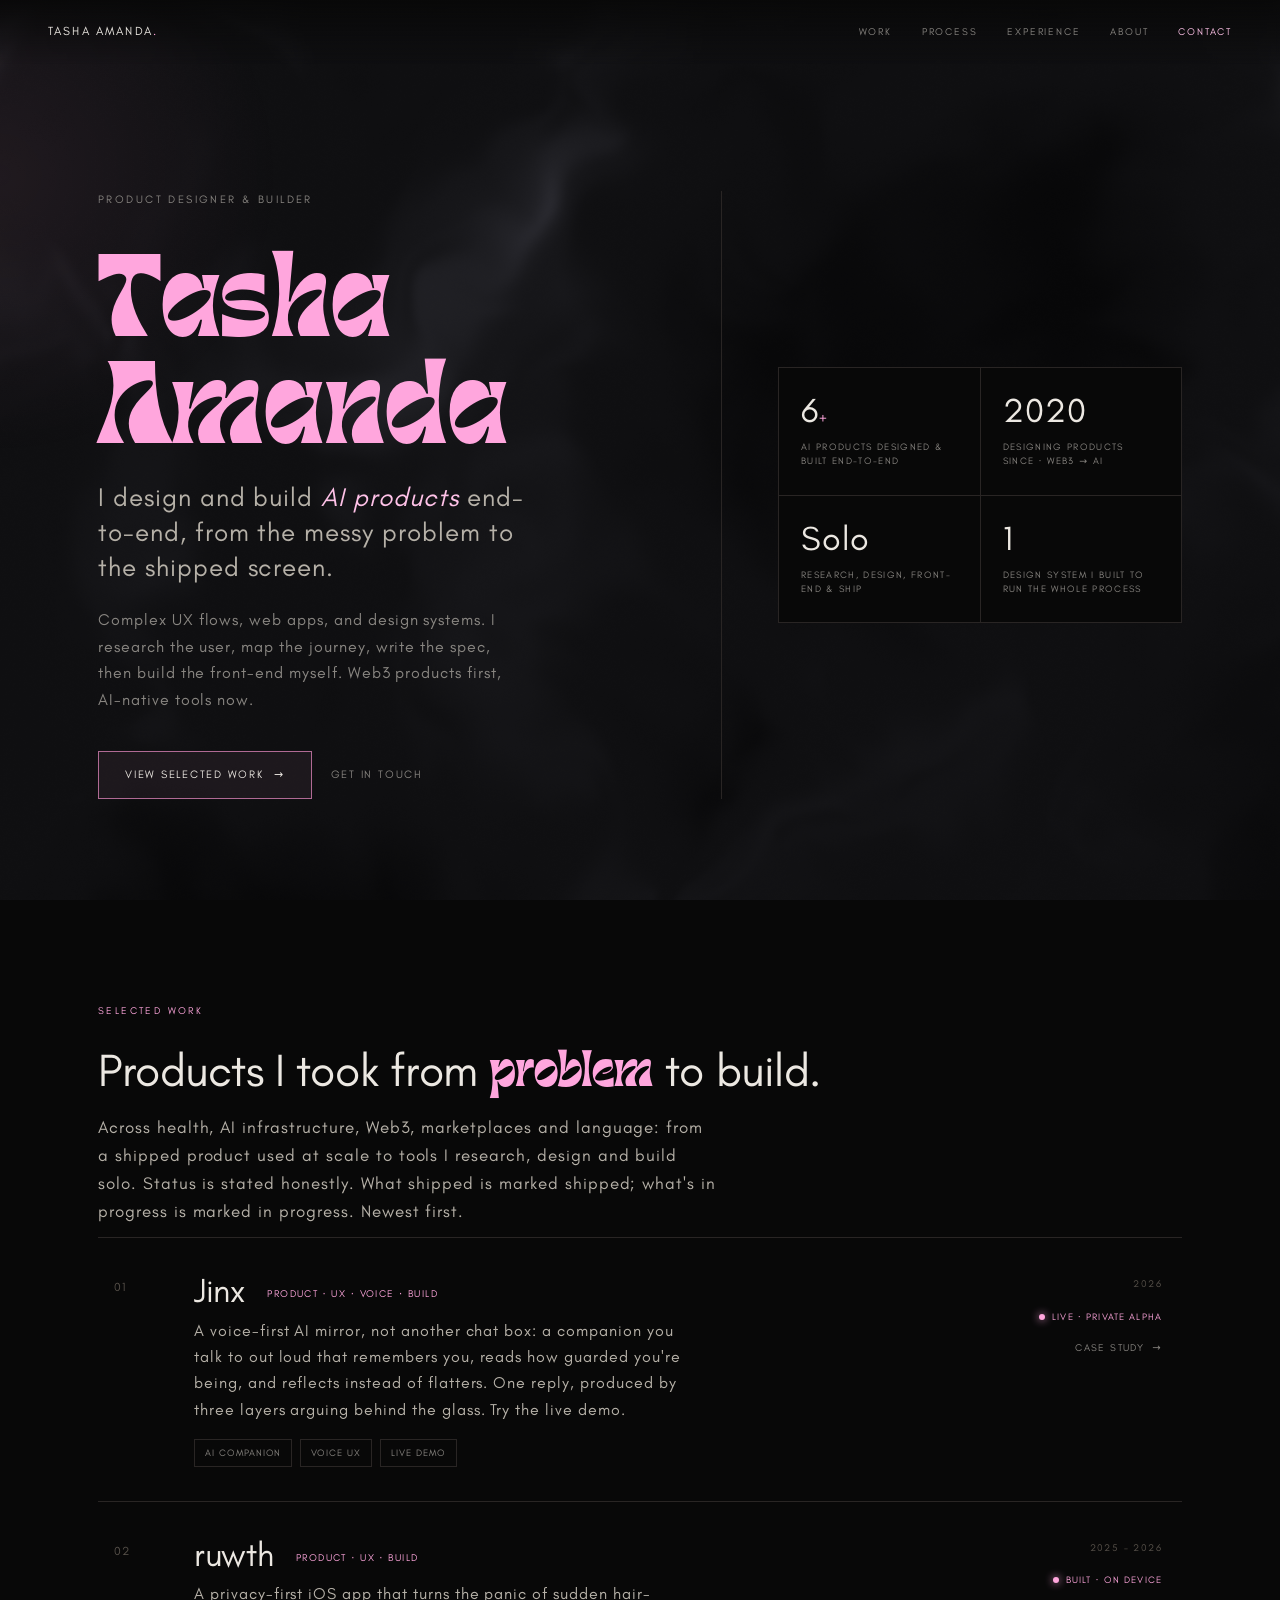
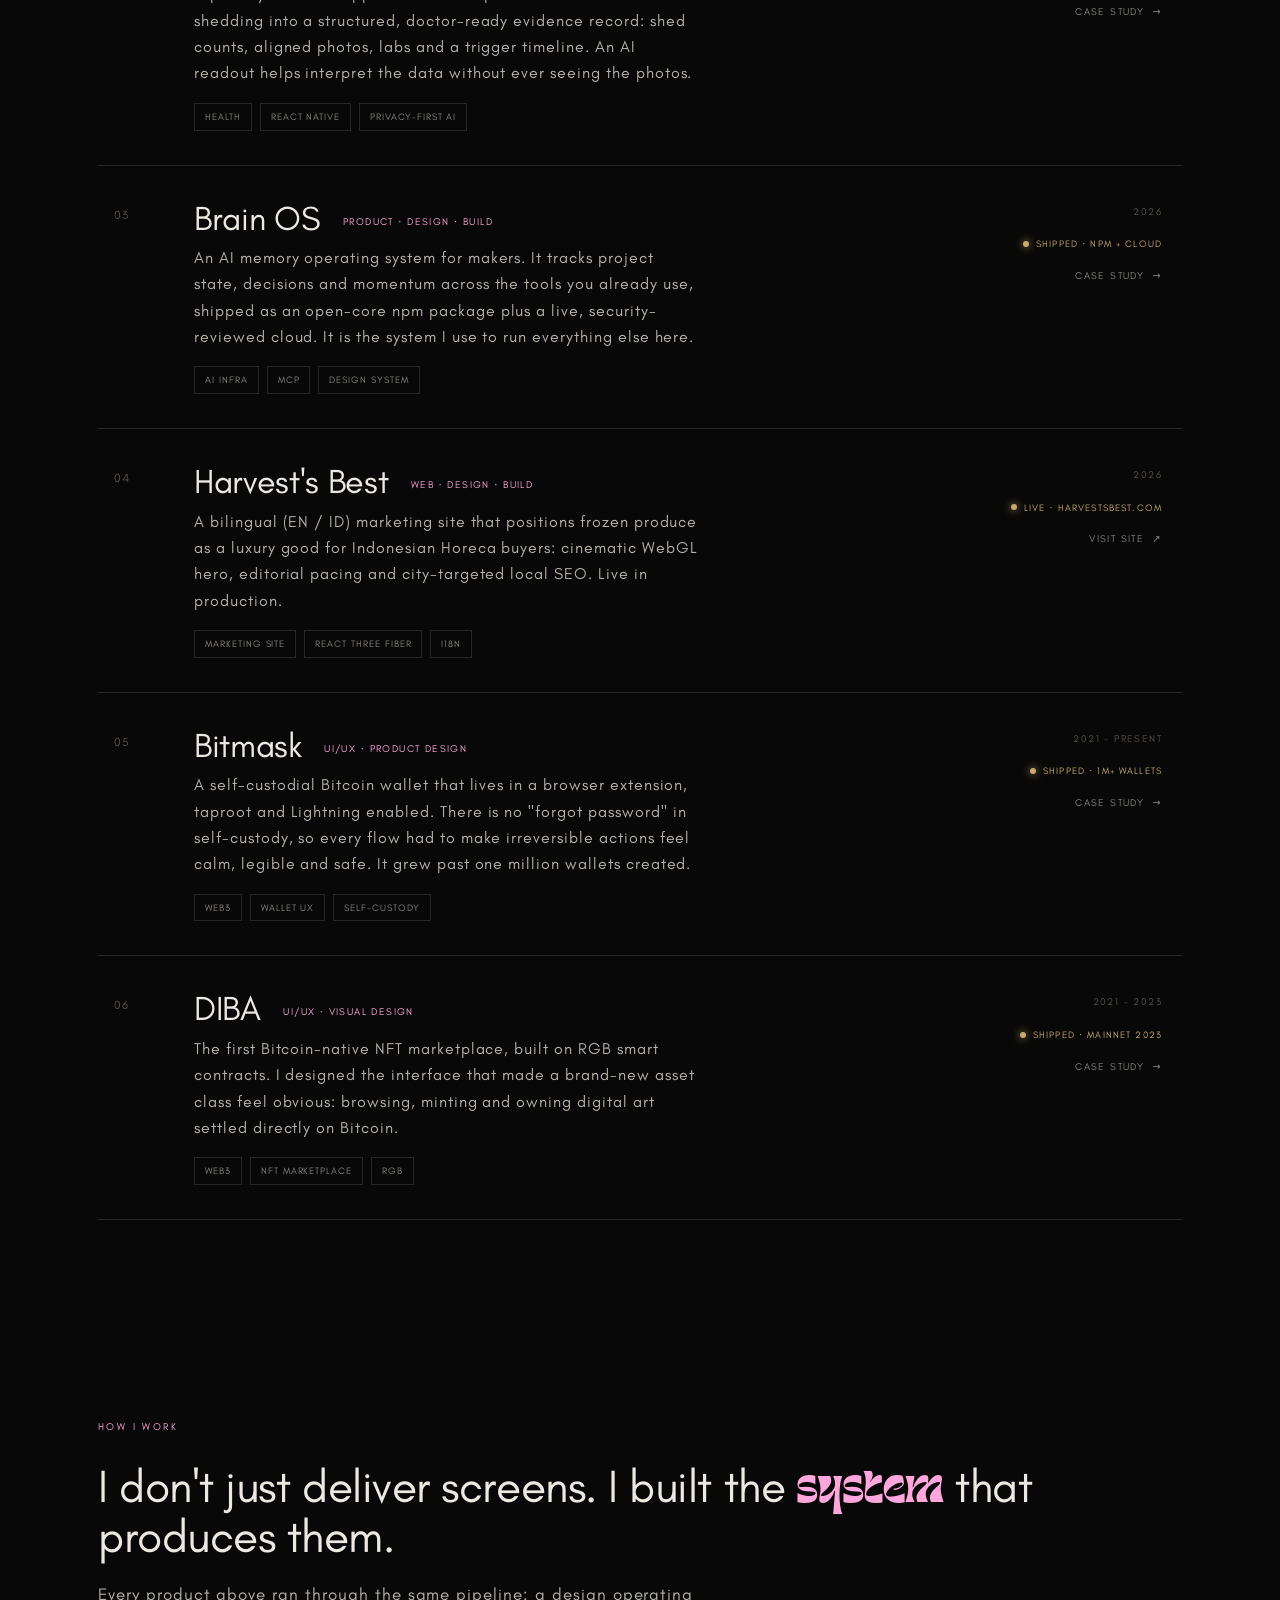
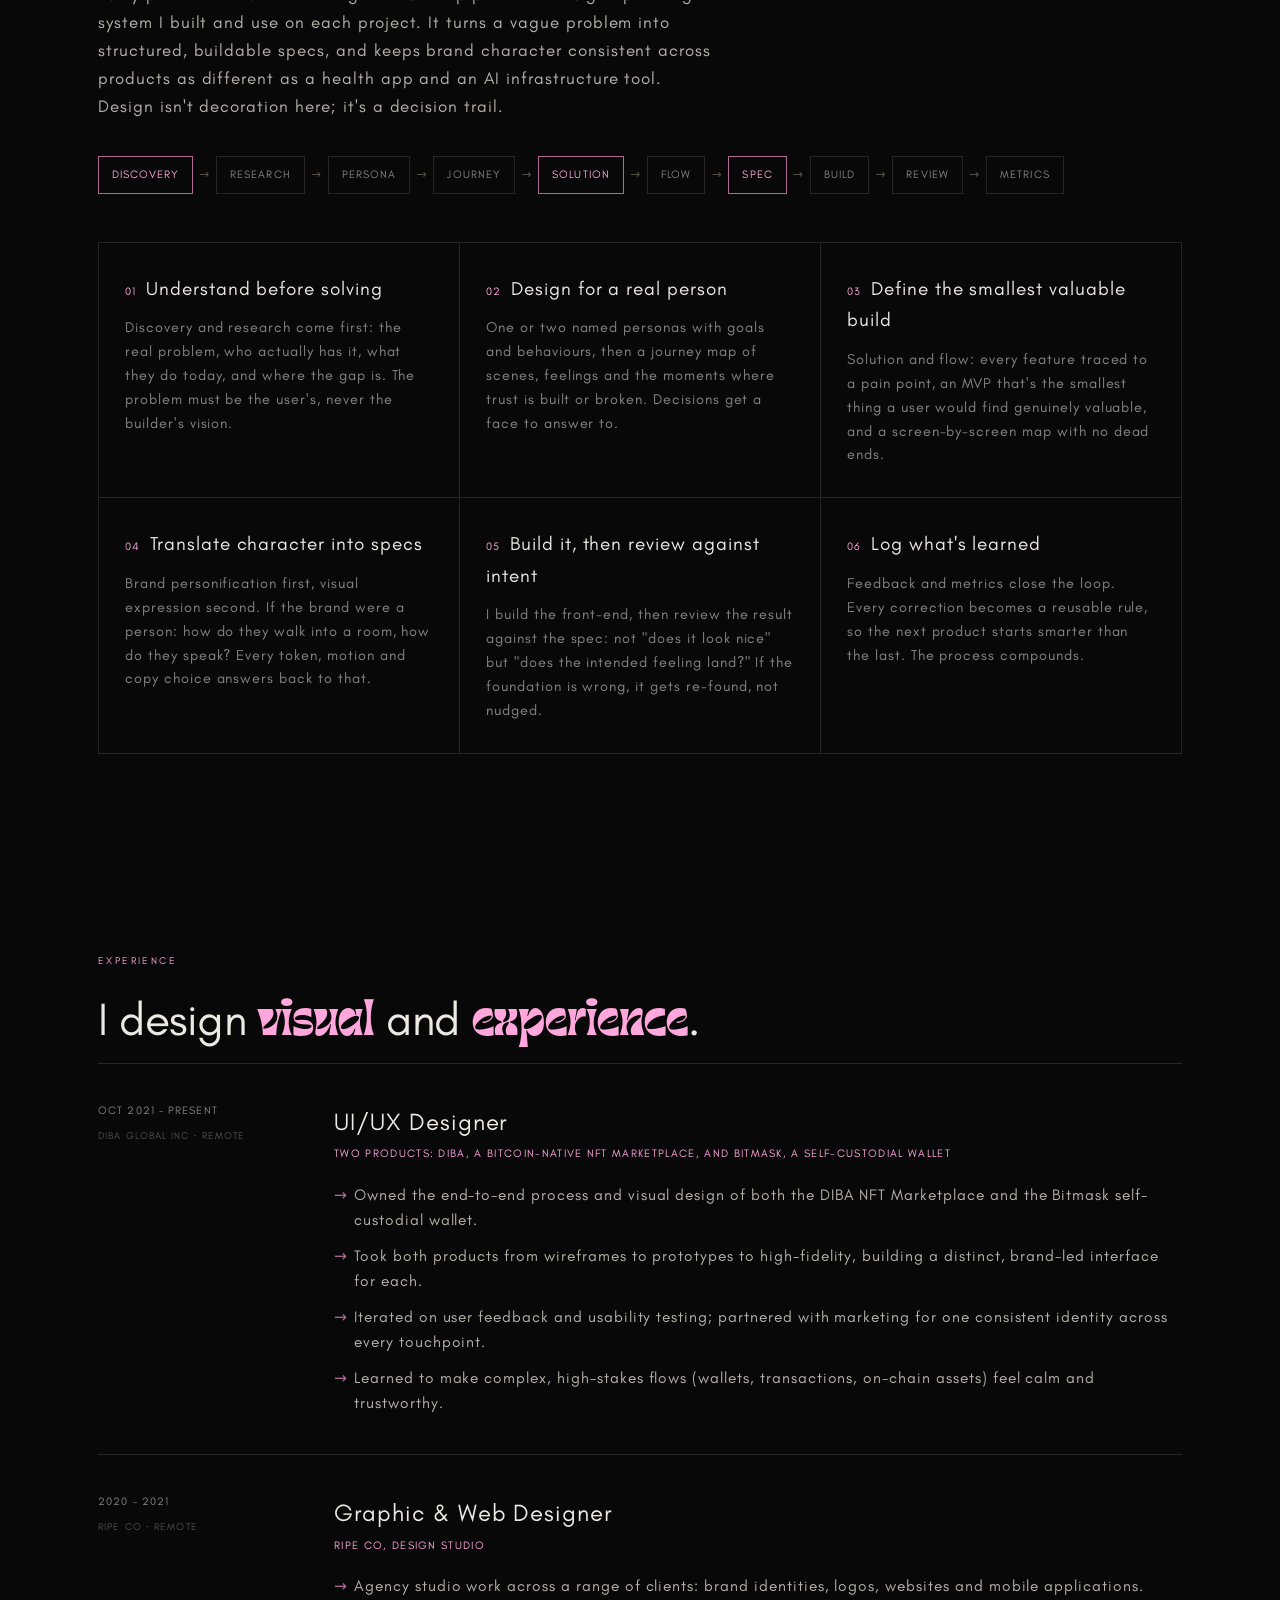
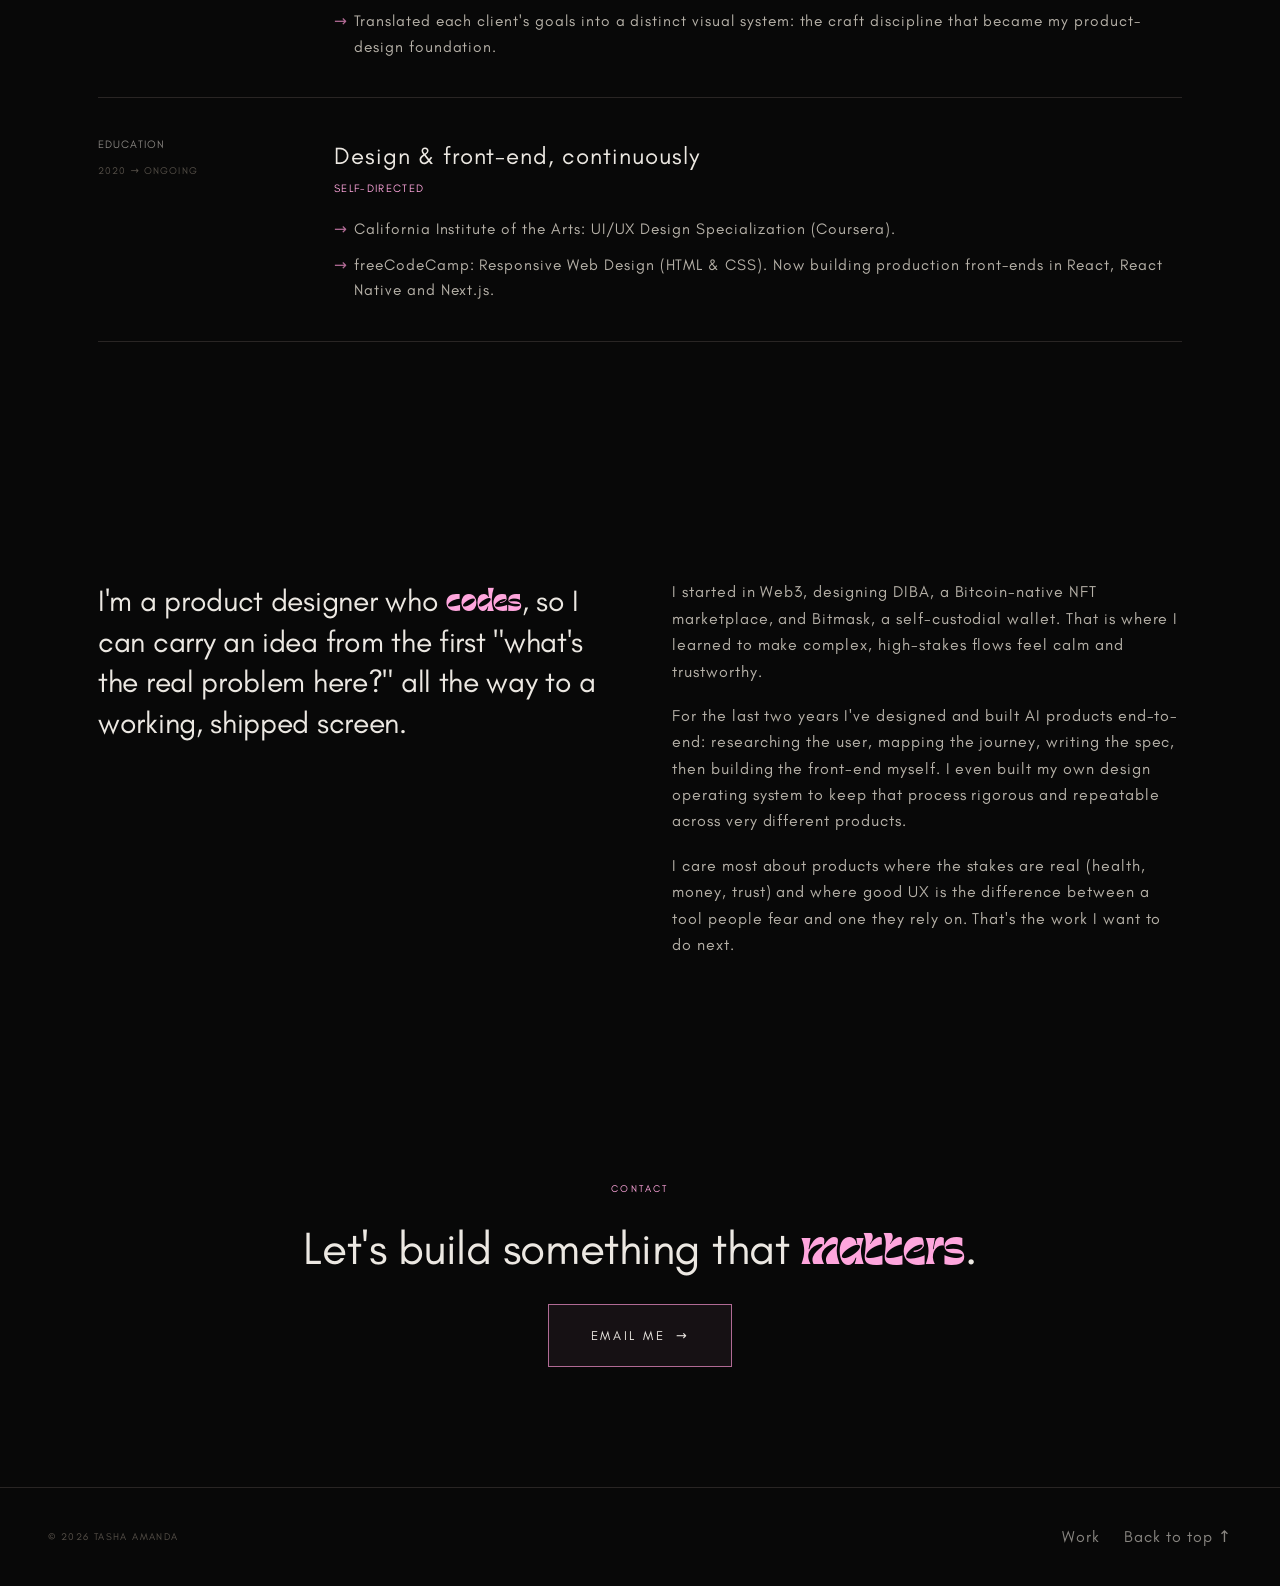
==== commit c0989abb: "Add Jinx case study with live voice demo; hide Lingua & Gigly - New work/jinx.html: full-screen inte" ====
--- a/index.html
+++ b/index.html
@@ -107,9 +107,28 @@
 
       <div class="work-list">
 
+        <!-- Jinx -->
+        <a class="work-row reveal" href="work/jinx.html">
+          <div class="work-index">01</div>
+          <div class="work-main">
+            <h3 class="work-name">Jinx <span class="role">Product · UX · Voice · Build</span></h3>
+            <p class="work-oneliner">A voice-first AI mirror, not another chat box: a companion you talk to out loud that remembers you, reads how guarded you're being, and reflects instead of flatters. One reply, produced by three layers arguing behind the glass. Try the live demo.</p>
+            <div class="work-meta">
+              <span class="tag">AI companion</span>
+              <span class="tag">Voice UX</span>
+              <span class="tag">Live demo</span>
+            </div>
+          </div>
+          <div class="work-right">
+            <span class="work-year">2026</span>
+            <span class="status status--building">Live · private alpha</span>
+            <span class="work-link">Case study <span class="arr">→</span></span>
+          </div>
+        </a>
+
         <!-- ruwth -->
         <a class="work-row reveal" href="work/ruwth.html">
-          <div class="work-index">01</div>
+          <div class="work-index">02</div>
           <div class="work-main">
             <h3 class="work-name">ruwth <span class="role">Product · UX · Build</span></h3>
             <p class="work-oneliner">A privacy-first iOS app that turns the panic of sudden hair-shedding into a structured, doctor-ready evidence record: shed counts, aligned photos, labs and a trigger timeline. An AI readout helps interpret the data without ever seeing the photos.</p>
@@ -128,7 +147,7 @@
 
         <!-- Brain OS -->
         <a class="work-row reveal" href="work/brain-os.html">
-          <div class="work-index">02</div>
+          <div class="work-index">03</div>
           <div class="work-main">
             <h3 class="work-name">Brain OS <span class="role">Product · Design · Build</span></h3>
             <p class="work-oneliner">An AI memory operating system for makers. It tracks project state, decisions and momentum across the tools you already use, shipped as an open-core npm package plus a live, security-reviewed cloud. It is the system I use to run everything else here.</p>
@@ -145,47 +164,9 @@
           </div>
         </a>
 
-        <!-- Gigly -->
-        <a class="work-row reveal" href="work/gigly.html">
-          <div class="work-index">03</div>
-          <div class="work-main">
-            <h3 class="work-name">Gigly <span class="role">Product · UX · Build</span></h3>
-            <p class="work-oneliner">A two-sided AI booking marketplace for live performers. The hard part is making an artist's worth visible: AI price intelligence on one side, and a real-time negotiation-to-deposit deal room built on a six-state machine on the other.</p>
-            <div class="work-meta">
-              <span class="tag">Marketplace</span>
-              <span class="tag">Next.js</span>
-              <span class="tag">Stripe</span>
-            </div>
-          </div>
-          <div class="work-right">
-            <span class="work-year">2026</span>
-            <span class="status status--building">Core loop built</span>
-            <span class="work-link">Case study <span class="arr">→</span></span>
-          </div>
-        </a>
-
-        <!-- Lingua -->
-        <div class="work-row reveal">
-          <div class="work-index">04</div>
-          <div class="work-main">
-            <h3 class="work-name">Lingua <span class="role">Product · UX · Build</span></h3>
-            <p class="work-oneliner">An AI language tutor built on production, not recognition drills: you build sentences from scratch and speak with a living companion that remembers you. A study in anti-gamification, replacing streaks and XP with felt competence and curiosity.</p>
-            <div class="work-meta">
-              <span class="tag">Learning</span>
-              <span class="tag">Claude</span>
-              <span class="tag">Anti-gamification</span>
-            </div>
-          </div>
-          <div class="work-right">
-            <span class="work-year">2026</span>
-            <span class="status status--building">In development</span>
-            <span class="work-link muted">Case study in progress</span>
-          </div>
-        </div>
-
         <!-- Harvest's Best -->
         <a class="work-row reveal" href="https://harvestsbest.com" target="_blank" rel="noopener">
-          <div class="work-index">05</div>
+          <div class="work-index">04</div>
           <div class="work-main">
             <h3 class="work-name">Harvest's Best <span class="role">Web · Design · Build</span></h3>
             <p class="work-oneliner">A bilingual (EN / ID) marketing site that positions frozen produce as a luxury good for Indonesian Horeca buyers: cinematic WebGL hero, editorial pacing and city-targeted local SEO. Live in production.</p>
@@ -204,7 +185,7 @@
 
         <!-- Bitmask -->
         <a class="work-row reveal" href="work/bitmask.html">
-          <div class="work-index">06</div>
+          <div class="work-index">05</div>
           <div class="work-main">
             <h3 class="work-name">Bitmask <span class="role">UI/UX · Product design</span></h3>
             <p class="work-oneliner">A self-custodial Bitcoin wallet that lives in a browser extension, taproot and Lightning enabled. There is no "forgot password" in self-custody, so every flow had to make irreversible actions feel calm, legible and safe. It grew past one million wallets created.</p>
@@ -223,7 +204,7 @@
 
         <!-- DIBA -->
         <a class="work-row reveal" href="work/diba.html">
-          <div class="work-index">07</div>
+          <div class="work-index">06</div>
           <div class="work-main">
             <h3 class="work-name">DIBA <span class="role">UI/UX · Visual design</span></h3>
             <p class="work-oneliner">The first Bitcoin-native NFT marketplace, built on RGB smart contracts. I designed the interface that made a brand-new asset class feel obvious: browsing, minting and owning digital art settled directly on Bitcoin.</p>
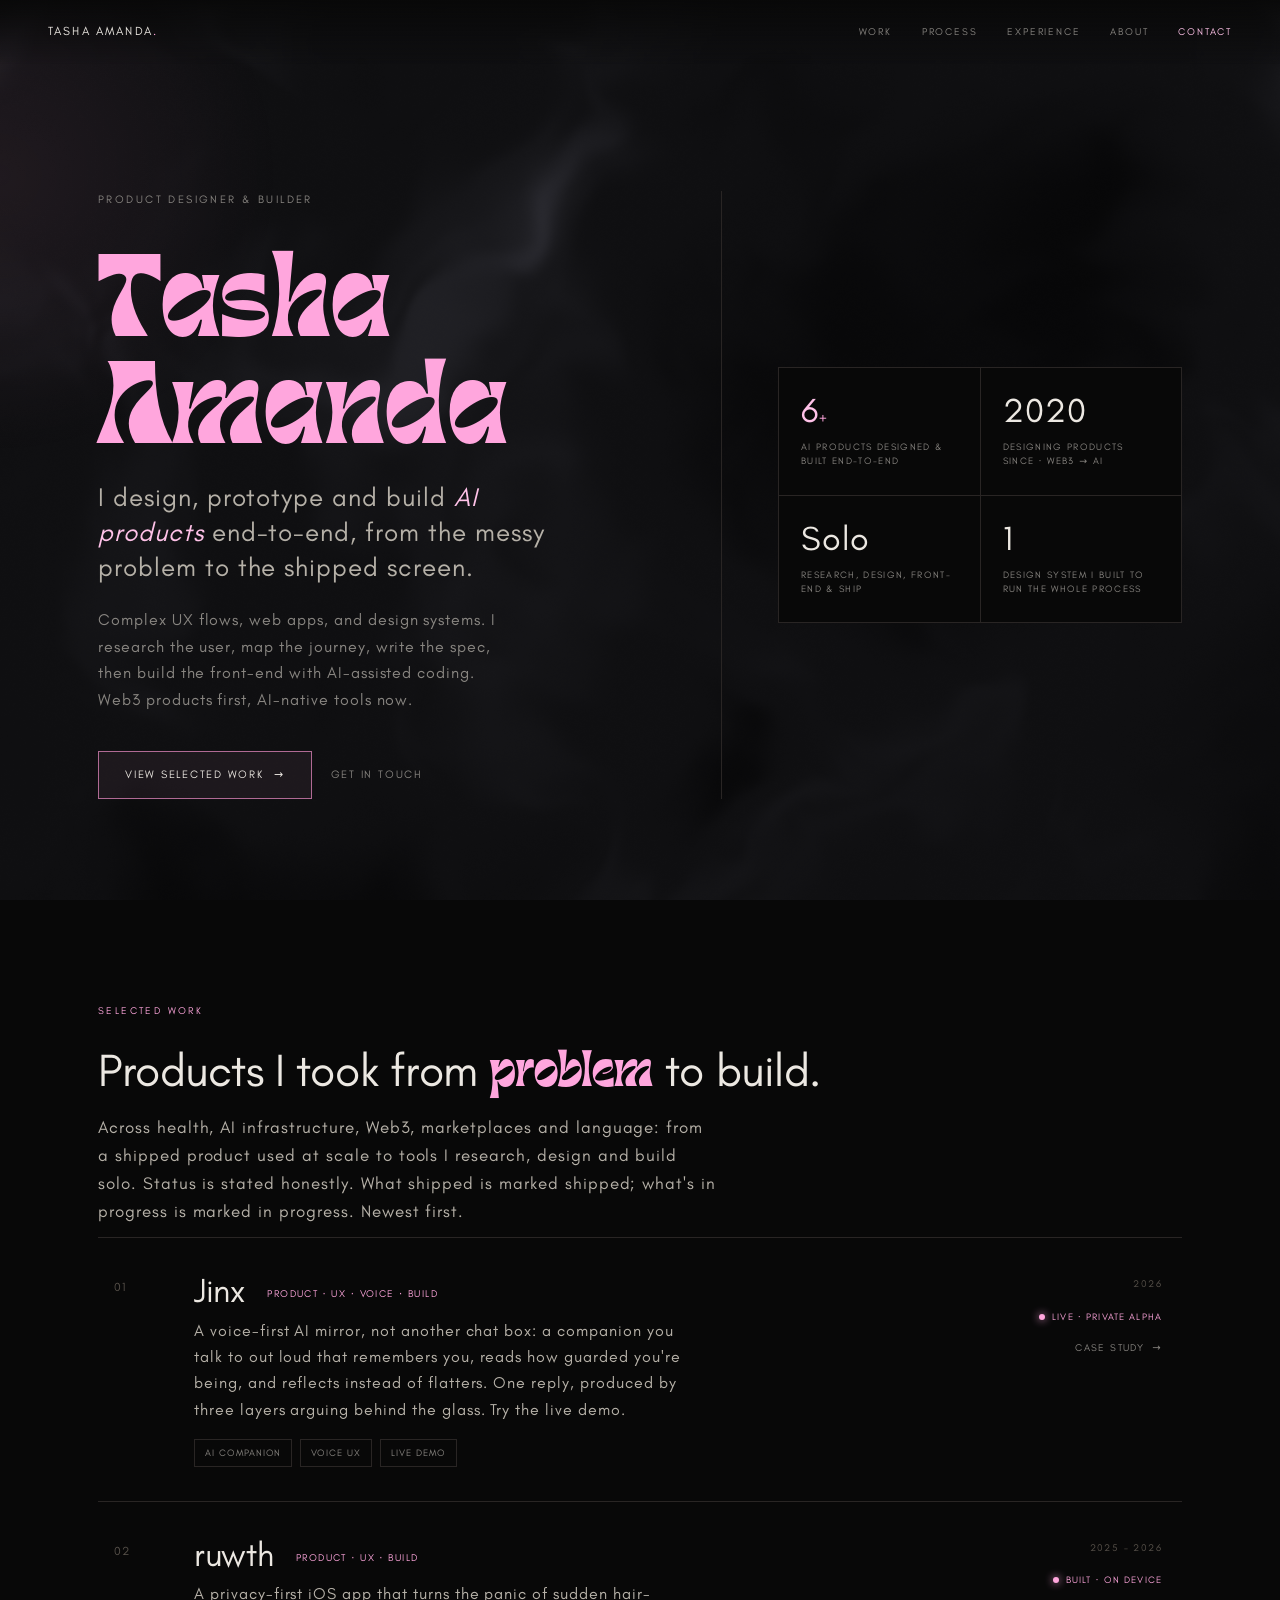
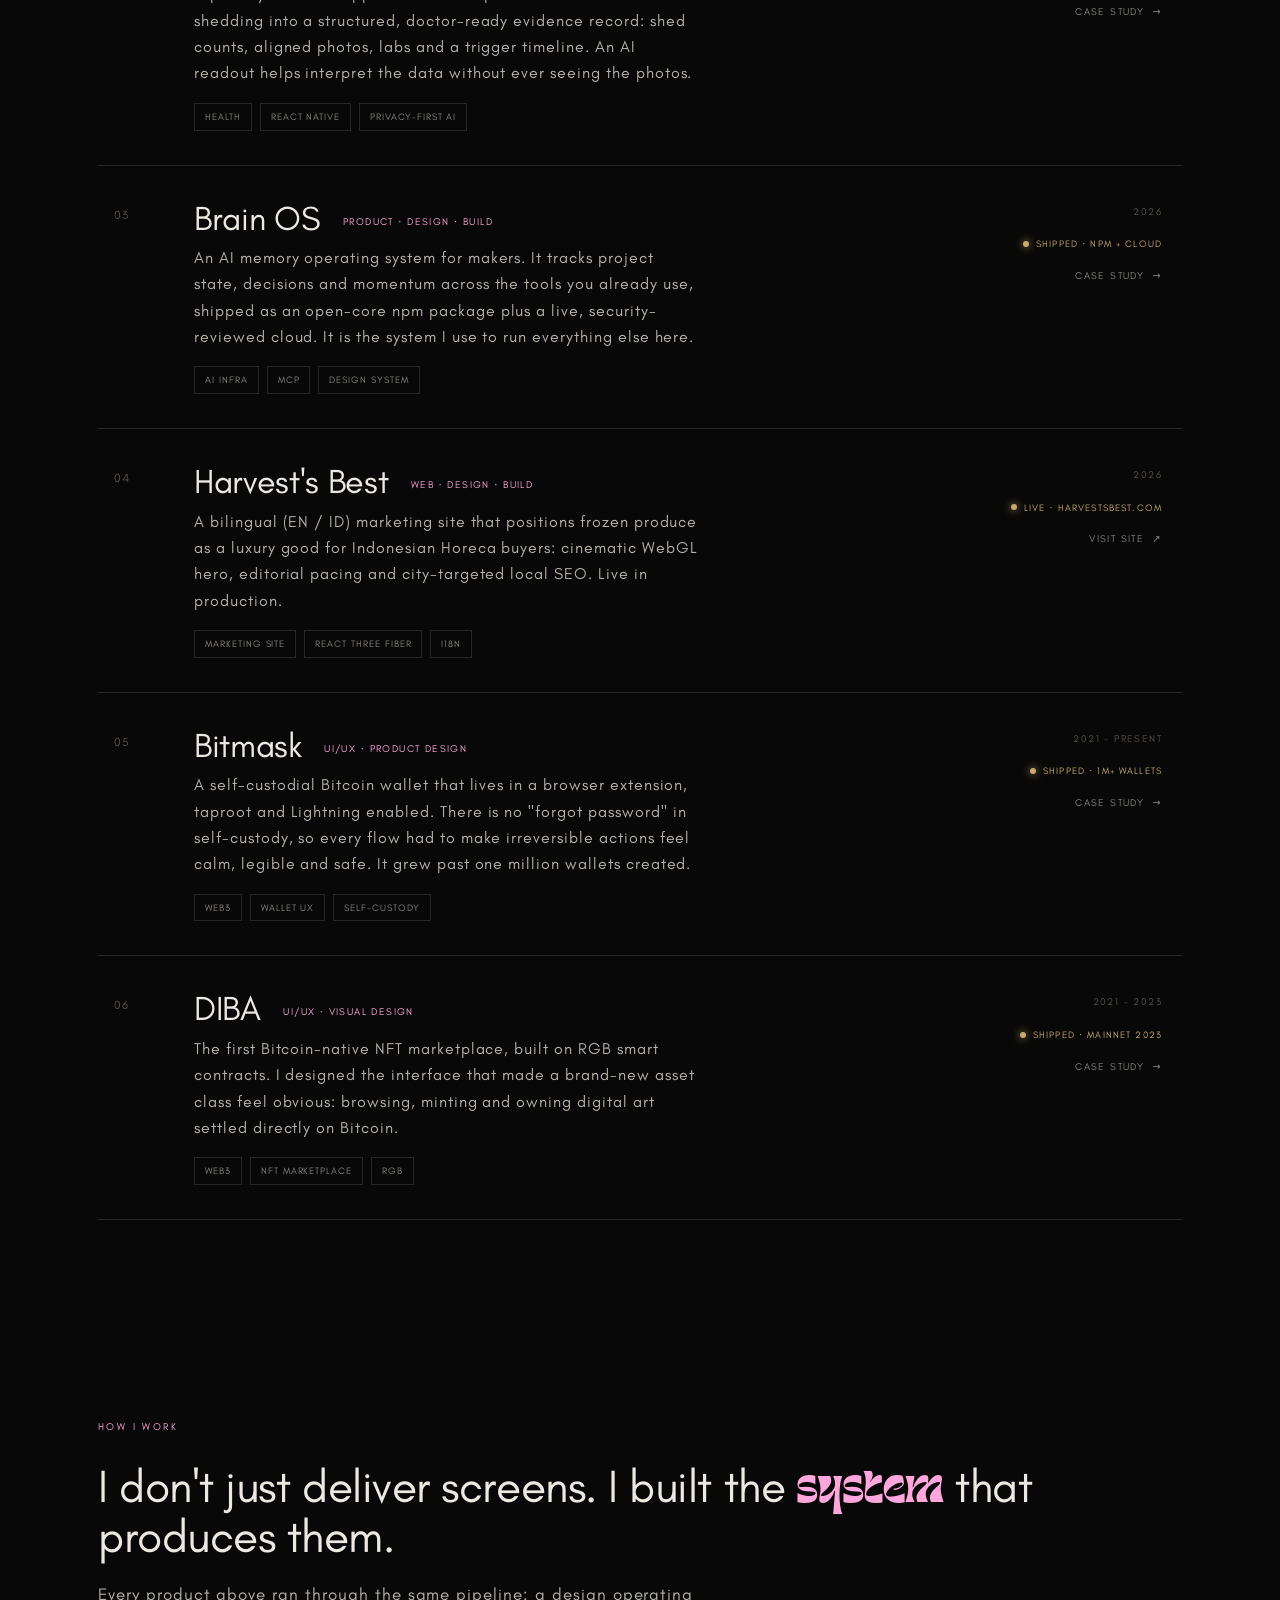
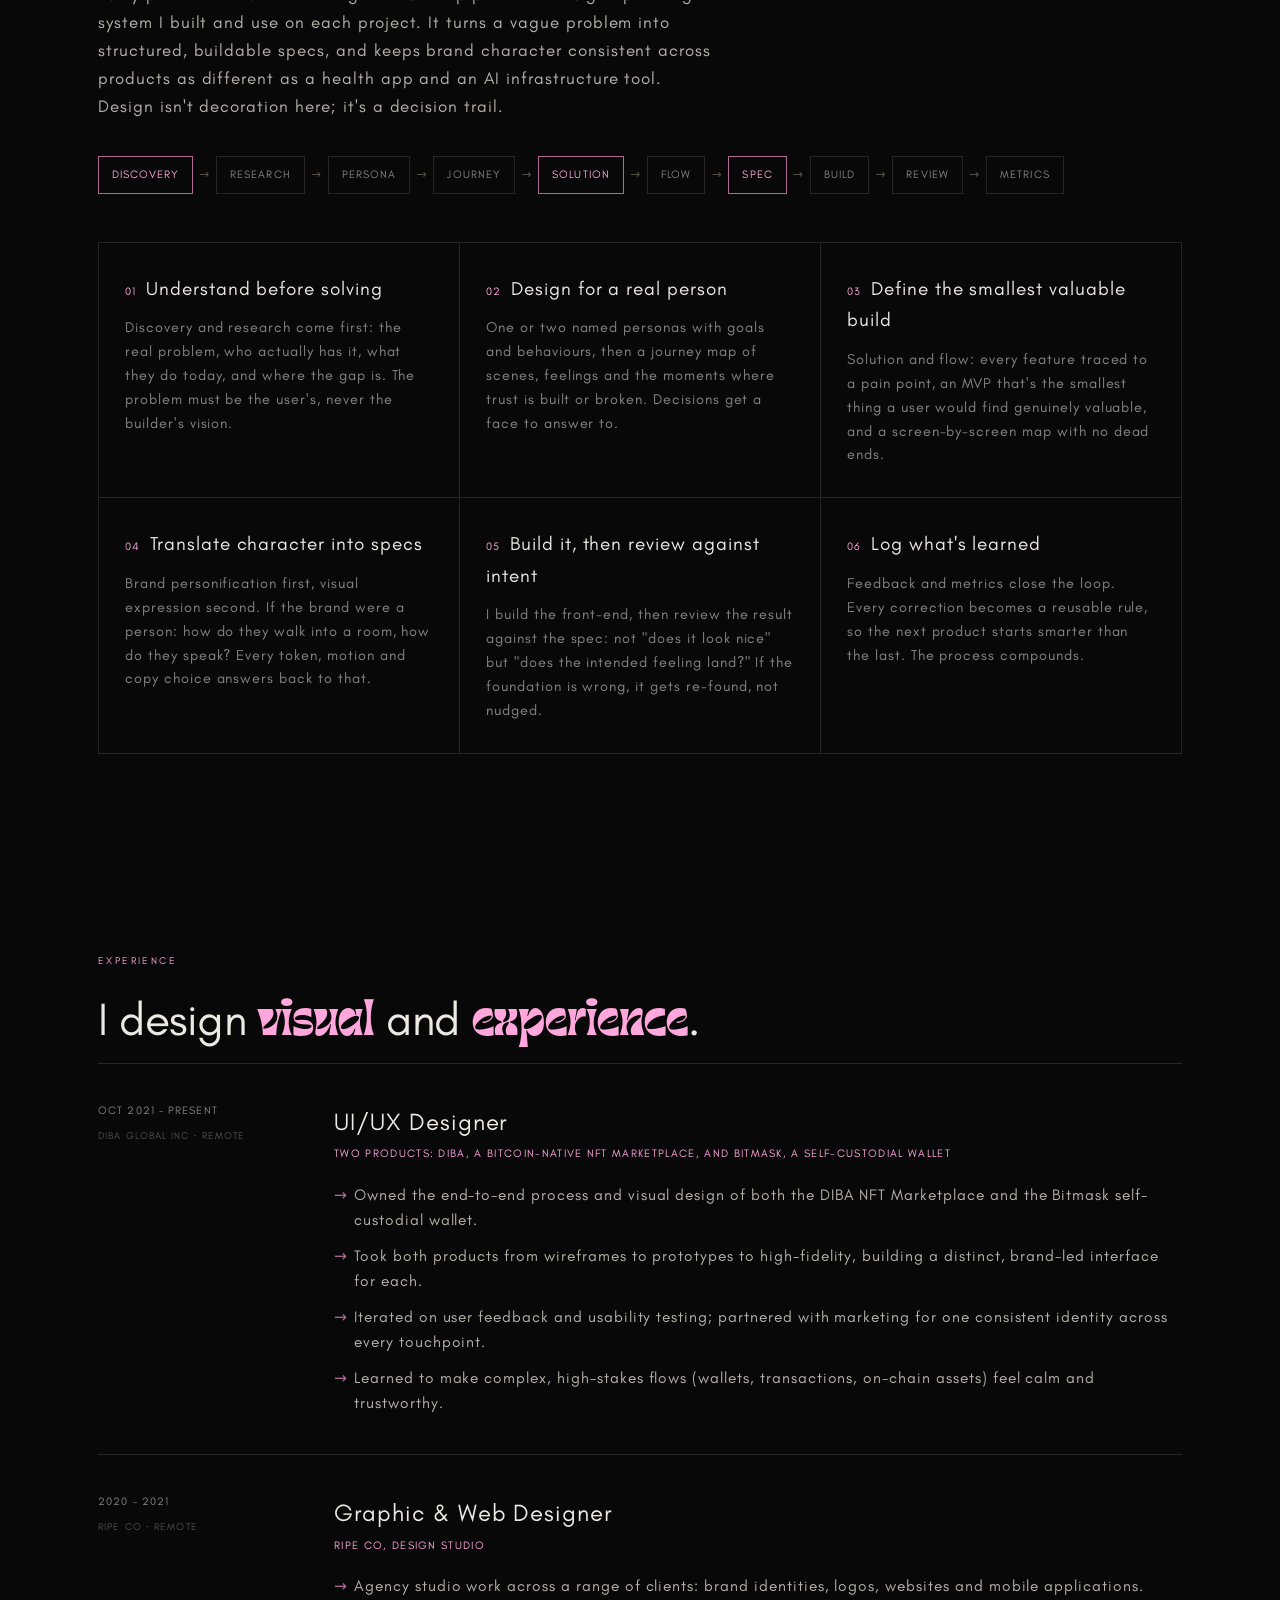
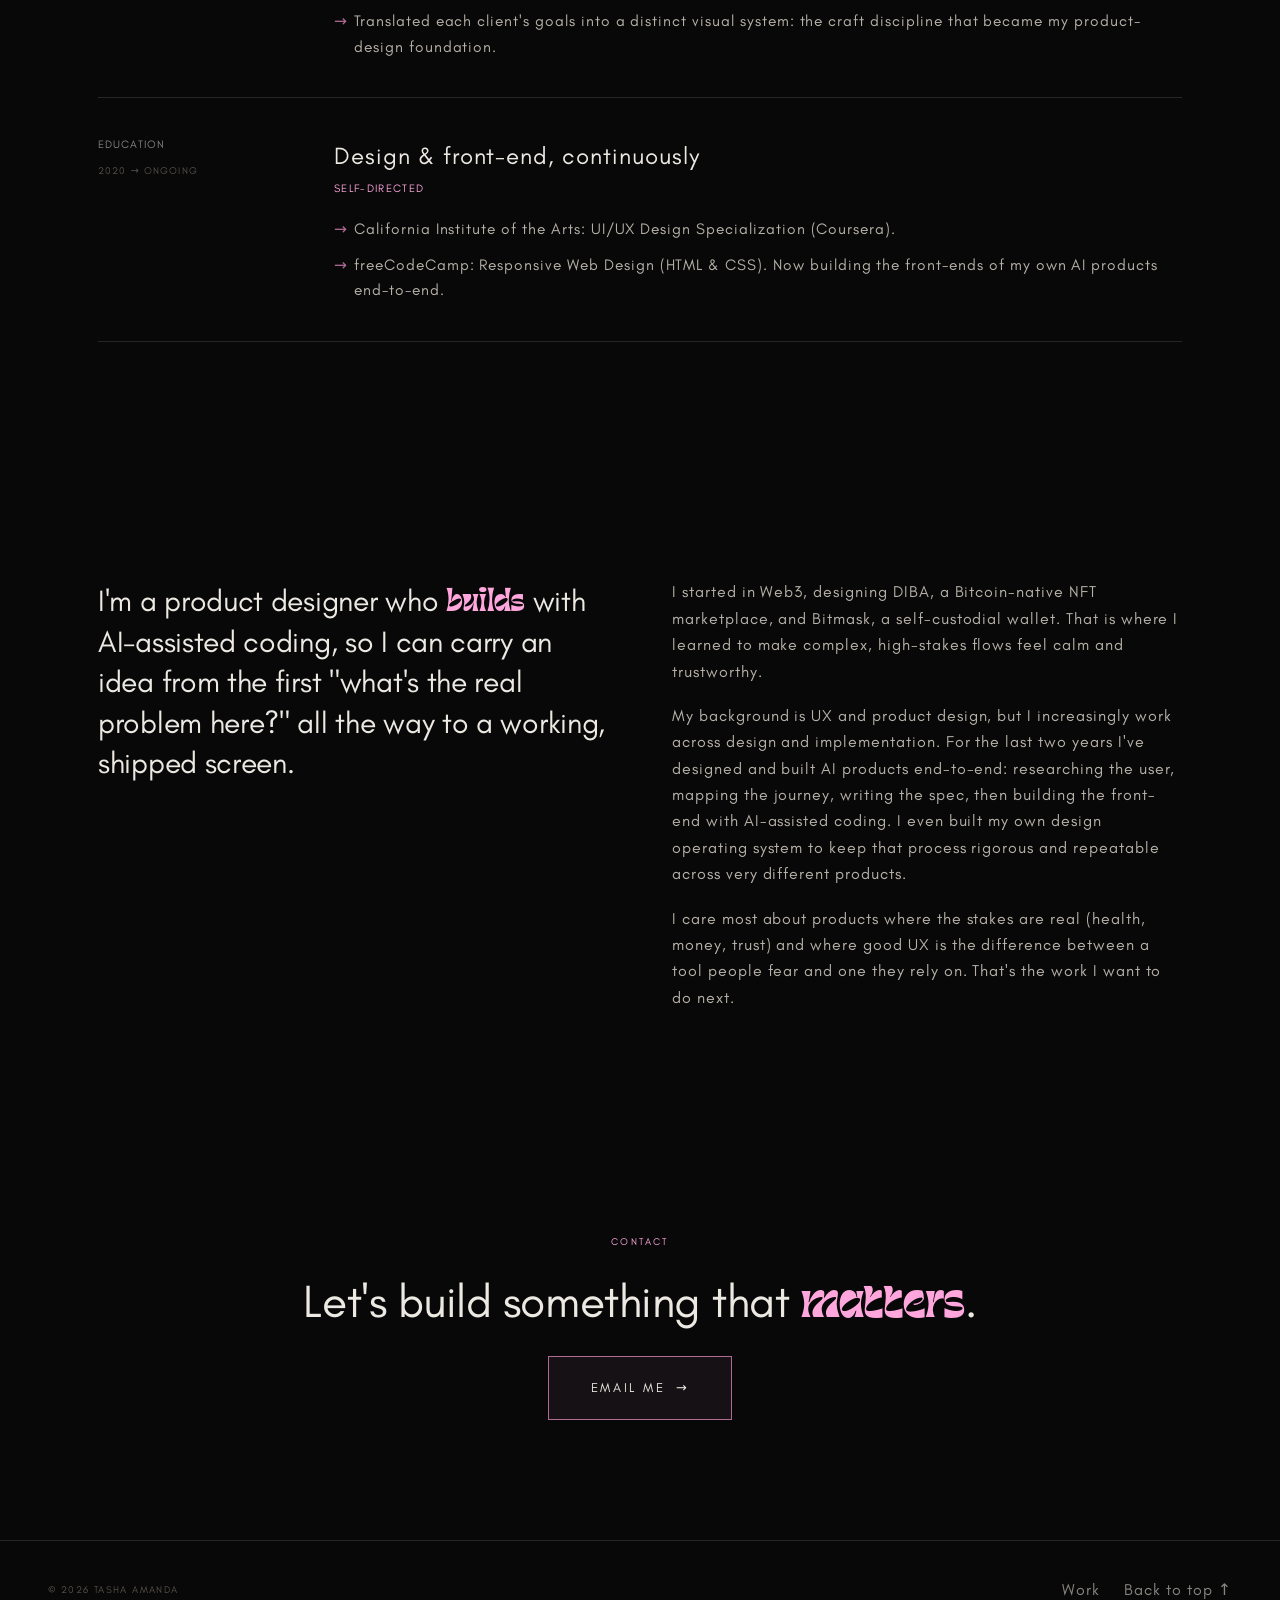
==== commit ce4ecde8: "Reframe positioning: AI-assisted coding; drop React as a standalone skill - Hero: 'I design, prototy" ====
--- a/index.html
+++ b/index.html
@@ -16,7 +16,7 @@
   <meta name="author" content="Tasha Amanda" />
   <meta name="google-site-verification" content="Kq8I6VHn1nYCJ8K_oJ52dY1fq7B3rjZCrnMxSuGzx88" />
   <meta property="og:title" content="Tasha Amanda · Product Designer & Builder" />
-  <meta property="og:description" content="I design and build AI products end-to-end, from the messy problem to the shipped screen." />
+  <meta property="og:description" content="I design, prototype and build AI products end-to-end, from the messy problem to the shipped screen, with AI-assisted coding." />
   <meta property="og:type" content="website" />
   <meta name="theme-color" content="#080808" />
   <link rel="canonical" href="https://tashaamanda.com/" />
@@ -28,10 +28,10 @@
   <meta property="og:image:alt" content="Tasha Amanda, Product Designer and Builder" />
   <meta name="twitter:card" content="summary_large_image" />
   <meta name="twitter:title" content="Tasha Amanda · Product Designer &amp; Builder" />
-  <meta name="twitter:description" content="I design and build AI products end-to-end, from the messy problem to the shipped screen." />
+  <meta name="twitter:description" content="I design, prototype and build AI products end-to-end, from the messy problem to the shipped screen, with AI-assisted coding." />
   <meta name="twitter:image" content="https://tashaamanda.com/assets/og-image.png" />
   <script type="application/ld+json">
-  {"@context":"https://schema.org","@type":"Person","name":"Tasha Amanda","url":"https://tashaamanda.com","email":"mailto:hello@tashaamanda.com","jobTitle":"Product Designer & Builder","description":"Product designer and front-end builder who takes AI products from the messy problem to a shipped screen: research, UX flows, design systems, and production front-end.","knowsAbout":["Product Design","UX Design","Design Systems","AI Product Design","Privacy-first AI","Web3","Wallet UX","Front-end Development","React","React Native","Next.js"]}
+  {"@context":"https://schema.org","@type":"Person","name":"Tasha Amanda","url":"https://tashaamanda.com","email":"mailto:hello@tashaamanda.com","jobTitle":"Product Designer & Builder","description":"Product designer and front-end builder who takes AI products from the messy problem to a shipped screen: research, UX flows, design systems, and production front-end.","knowsAbout":["Product Design","UX Design","Design Systems","AI Product Design","Privacy-first AI","Web3","Wallet UX","Front-end Development"]}
   </script>
   <link rel="icon" href="data:image/svg+xml,%3Csvg xmlns='http://www.w3.org/2000/svg' viewBox='0 0 32 32'%3E%3Crect width='32' height='32' fill='%23080808'/%3E%3Ccircle cx='16' cy='16' r='5' fill='%23ffa6dd'/%3E%3C/svg%3E" />
   <link rel="preconnect" href="https://fonts.googleapis.com" />
@@ -67,8 +67,8 @@
             <span class="ln" data-scramble="Tasha">Tasha</span>
             <span class="ln" data-scramble="Amanda">Amanda</span>
           </h1>
-          <p class="hero-role">I design and build <em>AI products</em> end-to-end, from the messy problem to the shipped screen.</p>
-          <p class="hero-positioning">Complex UX flows, web apps, and design systems. I research the user, map the journey, write the spec, then build the front-end myself. Web3 products first, AI-native tools now.</p>
+          <p class="hero-role">I design, prototype and build <em>AI products</em> end-to-end, from the messy problem to the shipped screen.</p>
+          <p class="hero-positioning">Complex UX flows, web apps, and design systems. I research the user, map the journey, write the spec, then build the front-end with AI-assisted coding. Web3 products first, AI-native tools now.</p>
           <div class="hero-cta">
             <a href="#work" class="btn btn-primary">View selected work <span class="arr">→</span></a>
             <a href="#contact" class="btn btn-ghost">Get in touch</a>
@@ -323,7 +323,7 @@
             <p class="exp-company">Self-directed</p>
             <ul class="exp-points">
               <li>California Institute of the Arts: UI/UX Design Specialization (Coursera).</li>
-              <li>freeCodeCamp: Responsive Web Design (HTML &amp; CSS). Now building production front-ends in React, React Native and Next.js.</li>
+              <li>freeCodeCamp: Responsive Web Design (HTML &amp; CSS). Now building the front-ends of my own AI products end-to-end.</li>
             </ul>
           </div>
         </div>
@@ -336,10 +336,10 @@
     <div class="wrap">
       <p class="eyebrow reveal">About</p>
       <div class="about-grid">
-        <p class="about-lead reveal">I'm a product designer who <em class="scramble-word">codes</em>, so I can carry an idea from the first "what's the real problem here?" all the way to a working, shipped screen.</p>
+        <p class="about-lead reveal">I'm a product designer who <em class="scramble-word">builds</em> with AI-assisted coding, so I can carry an idea from the first "what's the real problem here?" all the way to a working, shipped screen.</p>
         <div class="about-body reveal d1">
           <p>I started in Web3, designing DIBA, a Bitcoin-native NFT marketplace, and Bitmask, a self-custodial wallet. That is where I learned to make complex, high-stakes flows feel calm and trustworthy.</p>
-          <p>For the last two years I've designed and built AI products end-to-end: researching the user, mapping the journey, writing the spec, then building the front-end myself. I even built my own design operating system to keep that process rigorous and repeatable across very different products.</p>
+          <p>My background is UX and product design, but I increasingly work across design and implementation. For the last two years I've designed and built AI products end-to-end: researching the user, mapping the journey, writing the spec, then building the front-end with AI-assisted coding. I even built my own design operating system to keep that process rigorous and repeatable across very different products.</p>
           <p>I care most about products where the stakes are real (health, money, trust) and where good UX is the difference between a tool people fear and one they rely on. That's the work I want to do next.</p>
         </div>
       </div>
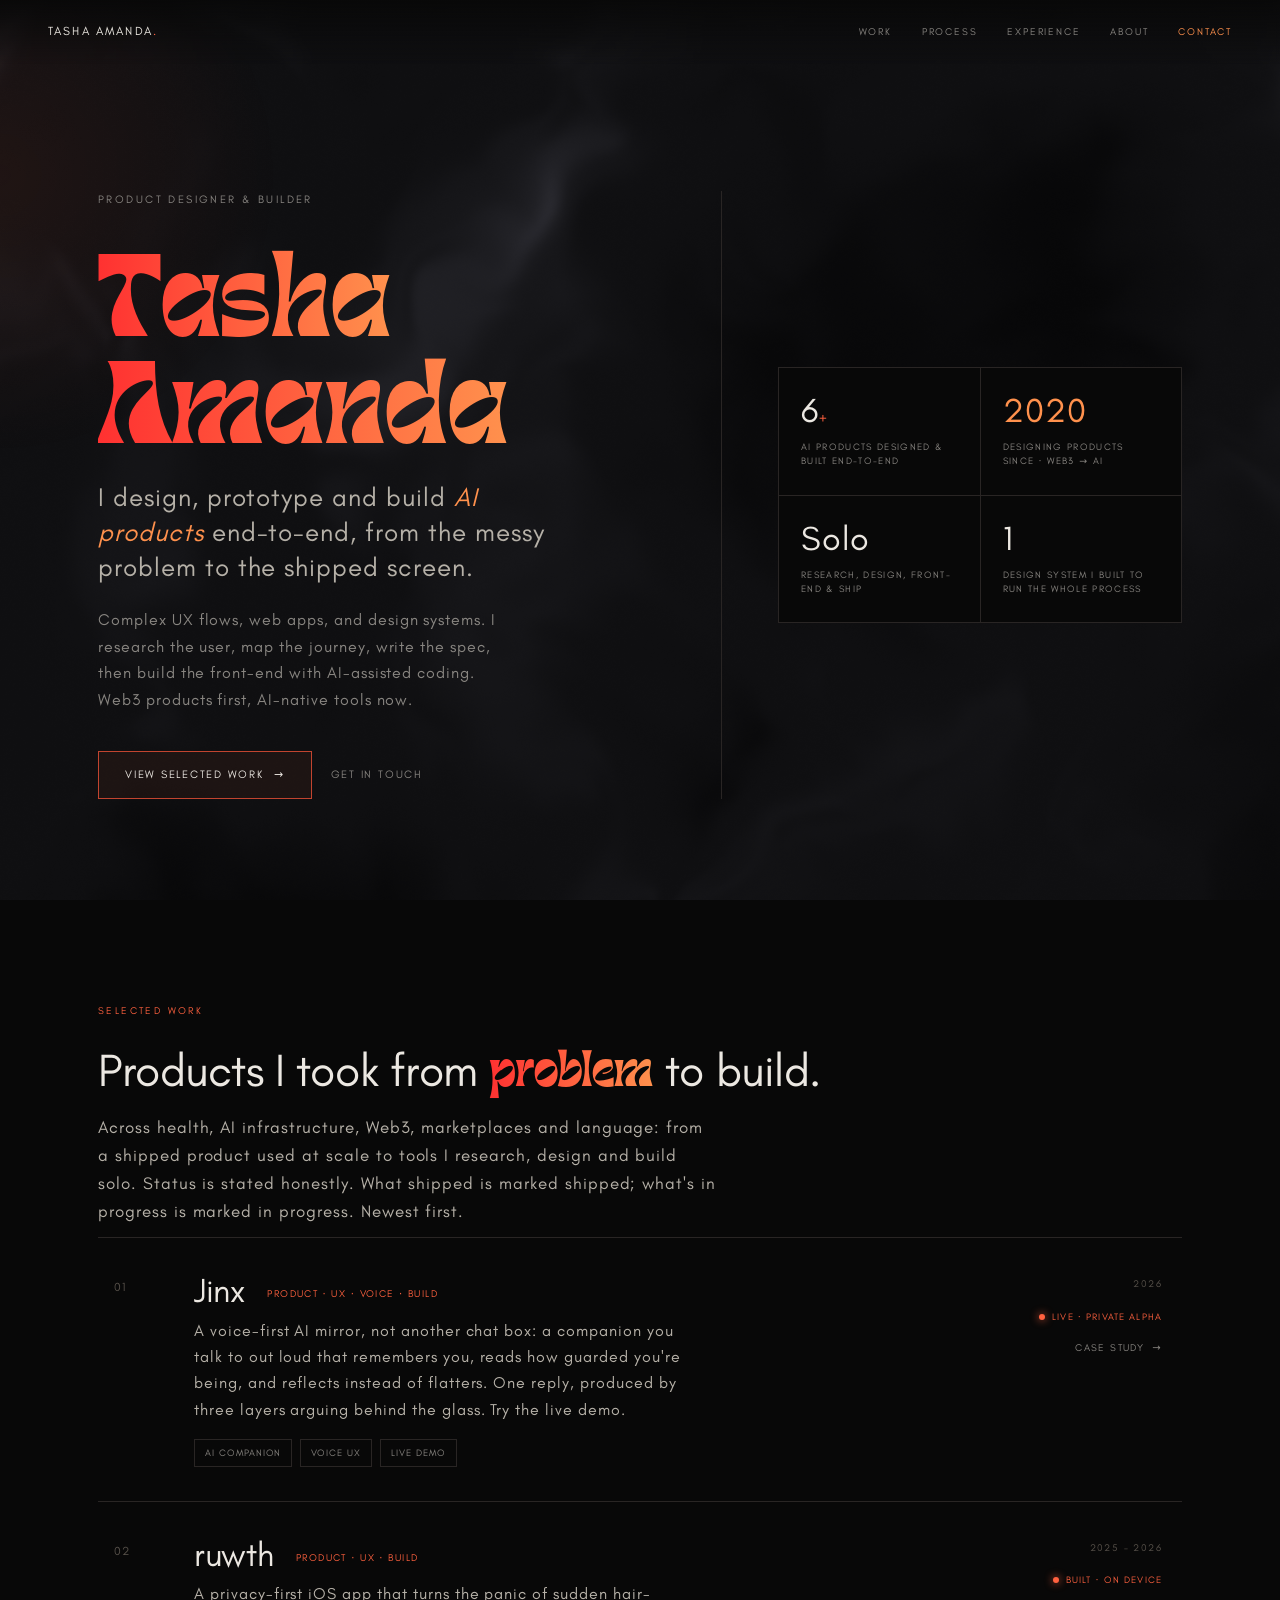
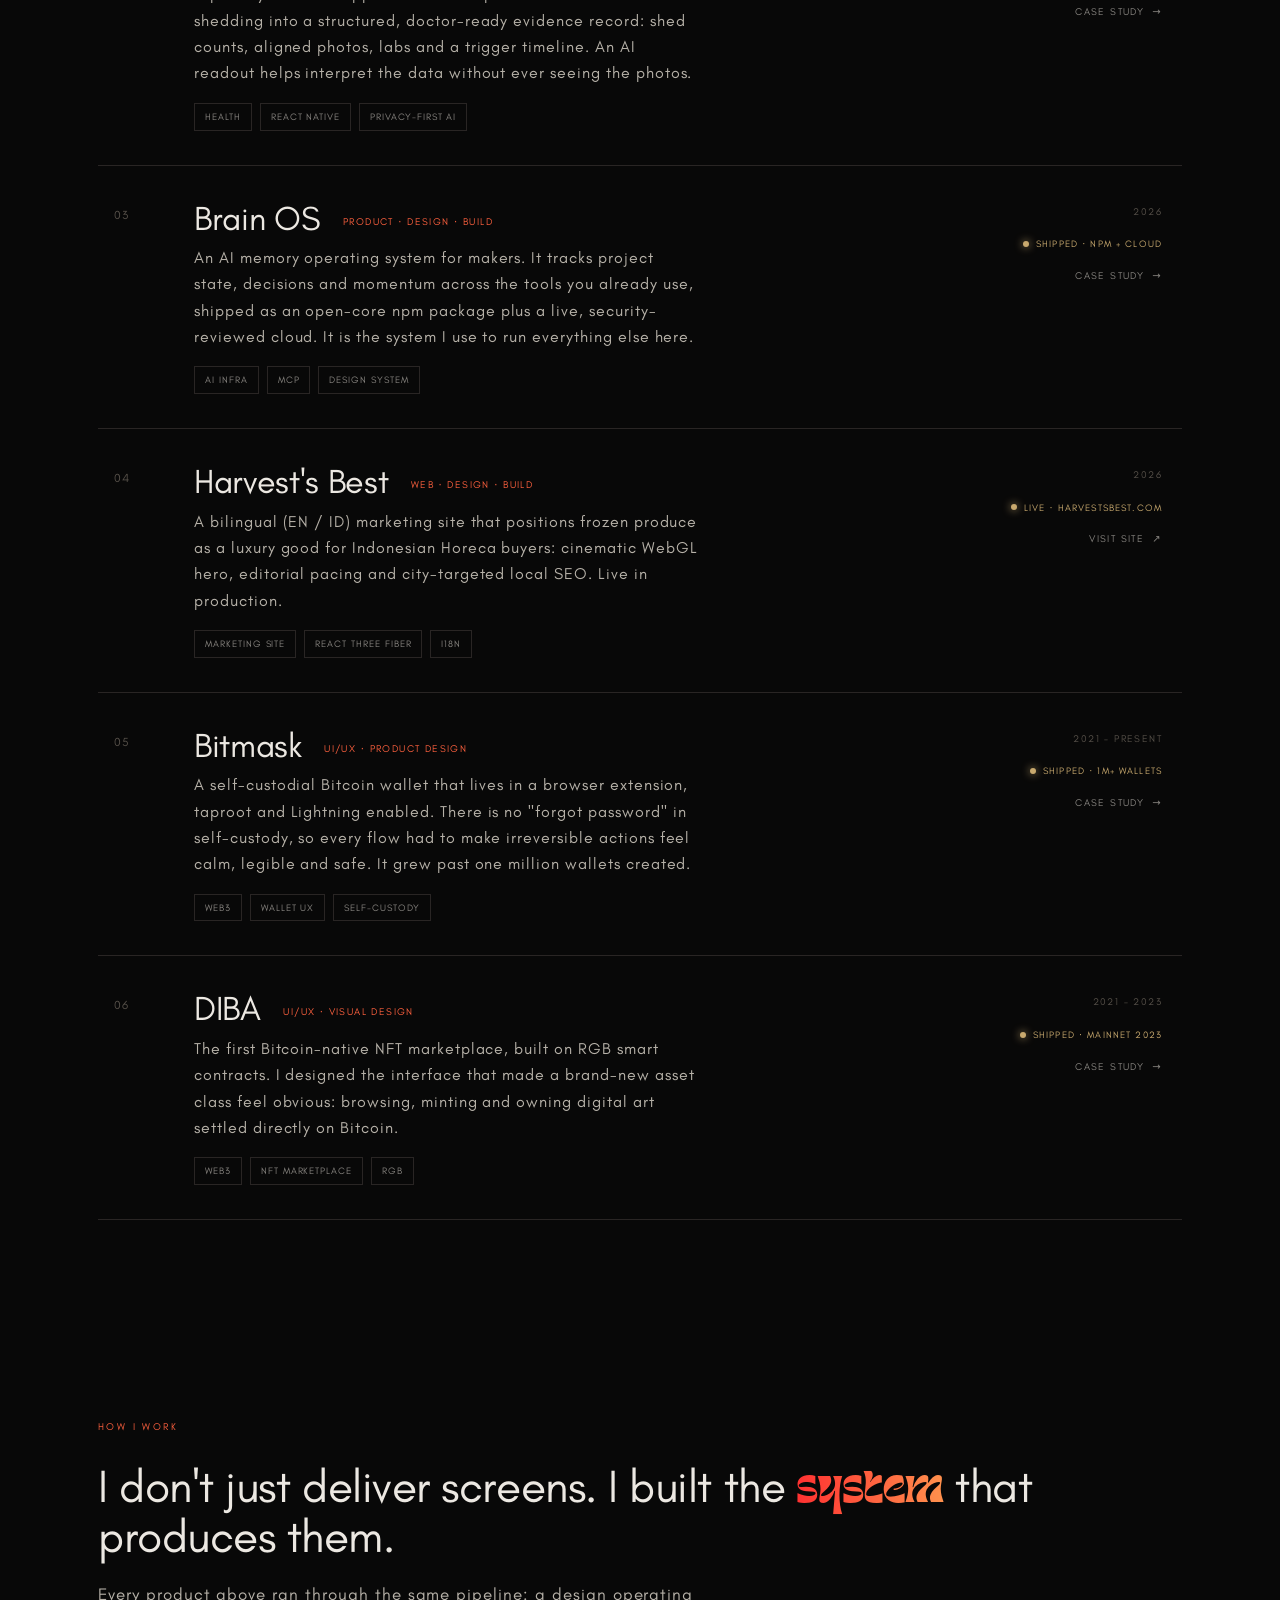
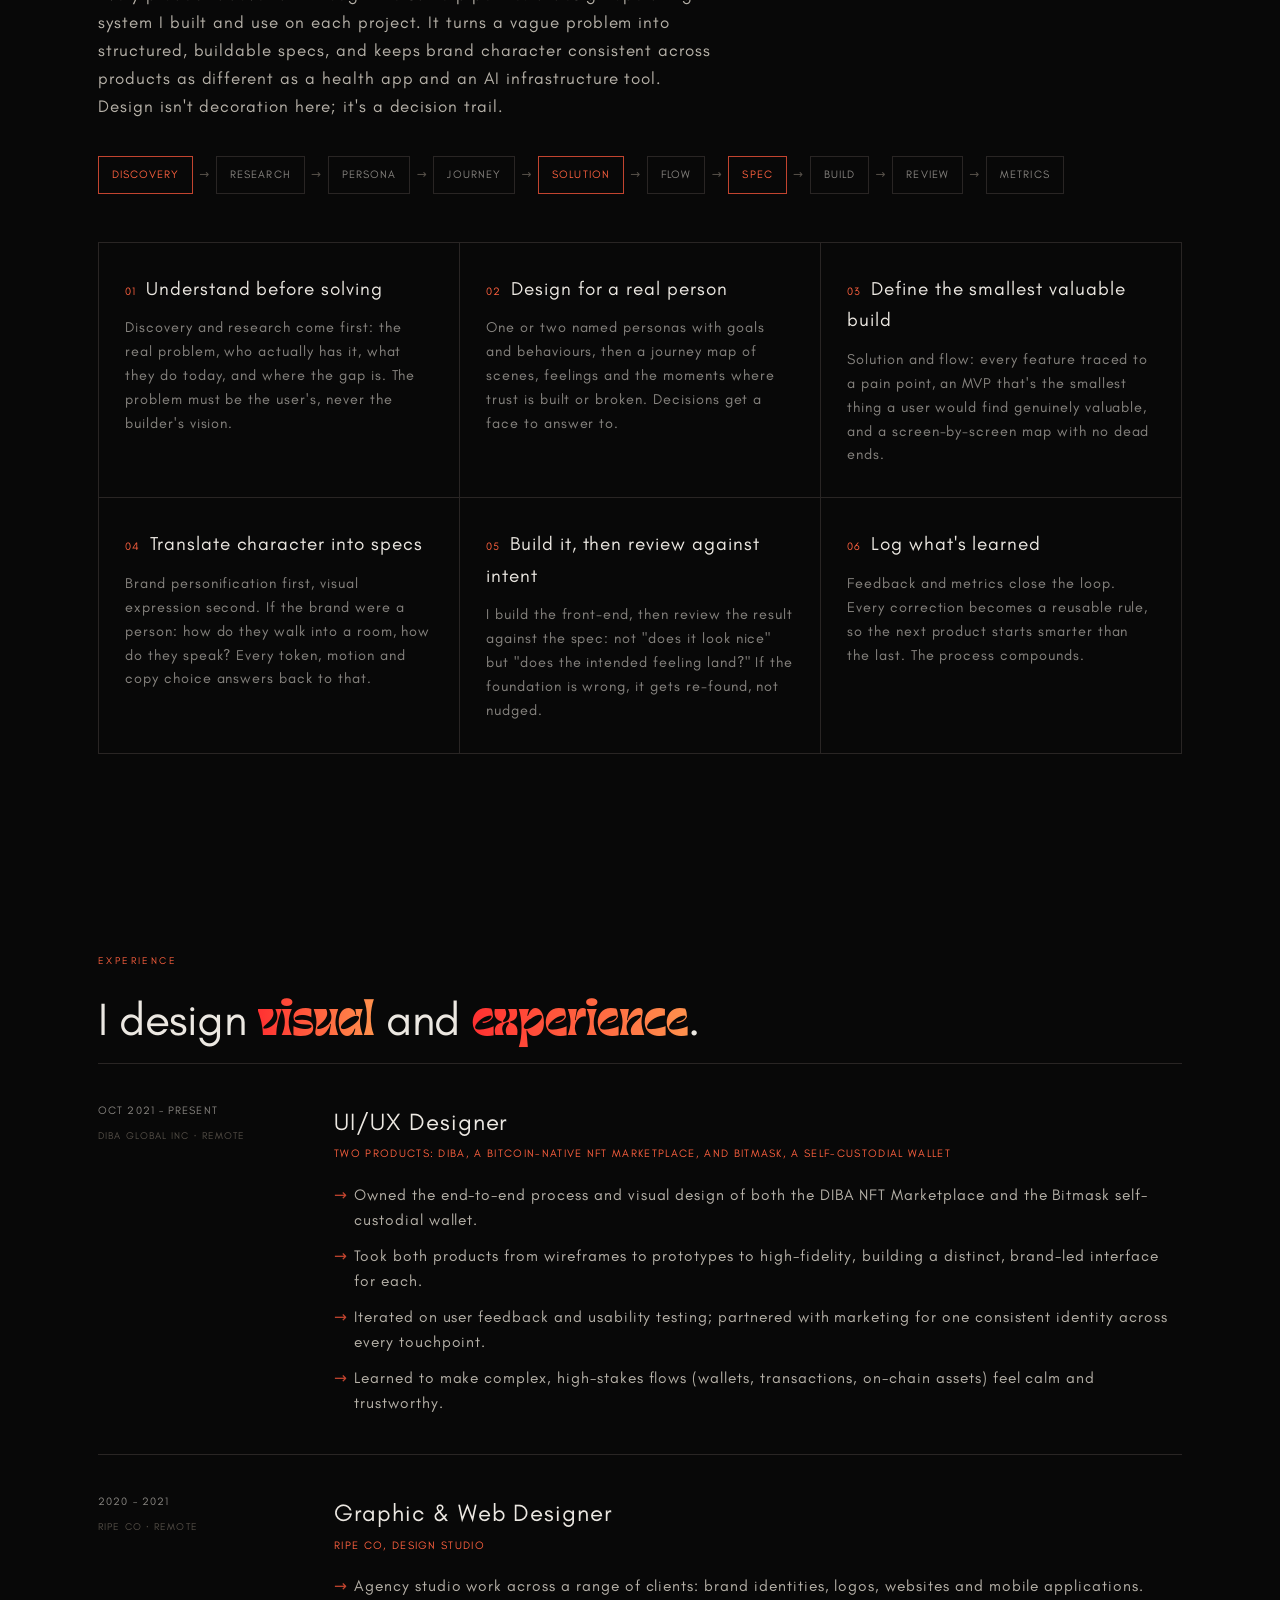
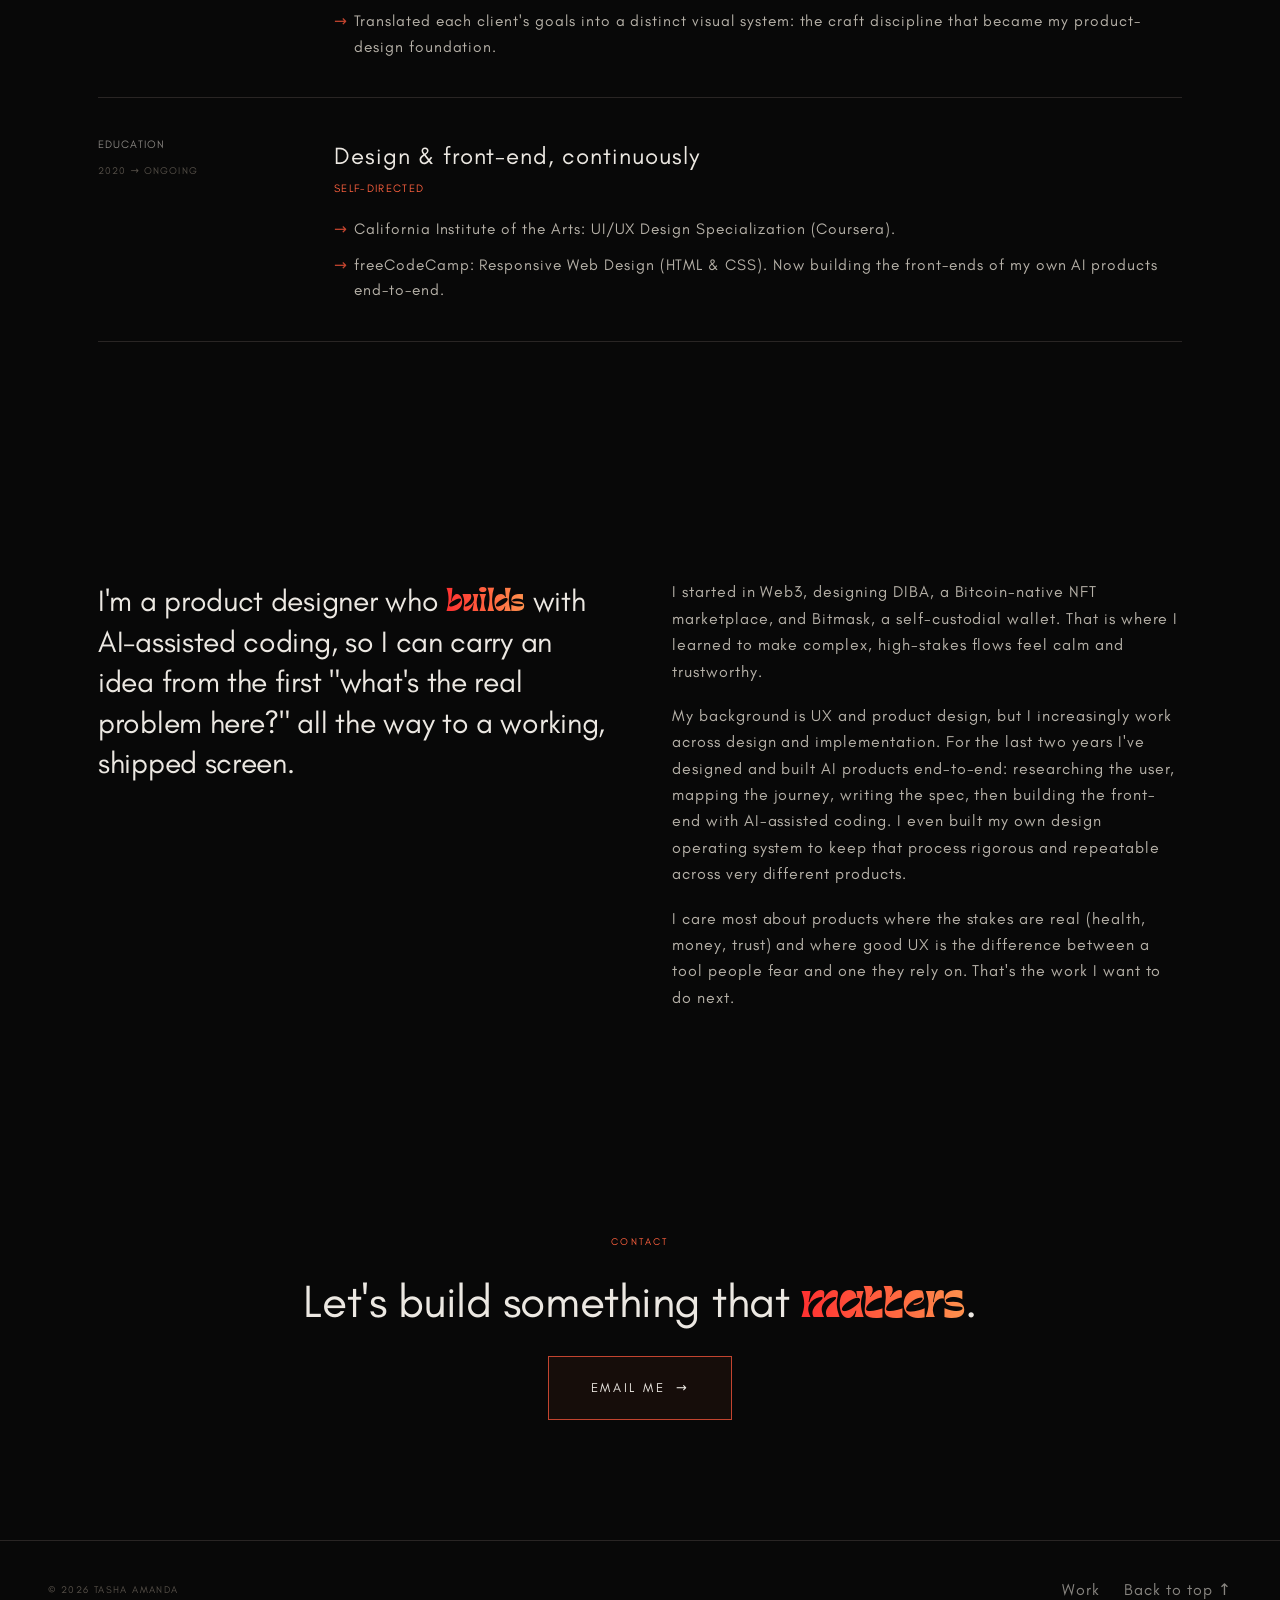
==== commit 54180e2e: "Rebrand accent from pink to red→orange gradient; add navbar to case studies - Accent tokens: #ff3131" ====
--- a/index.html
+++ b/index.html
@@ -33,7 +33,7 @@
   <script type="application/ld+json">
   {"@context":"https://schema.org","@type":"Person","name":"Tasha Amanda","url":"https://tashaamanda.com","email":"mailto:hello@tashaamanda.com","jobTitle":"Product Designer & Builder","description":"Product designer and front-end builder who takes AI products from the messy problem to a shipped screen: research, UX flows, design systems, and production front-end.","knowsAbout":["Product Design","UX Design","Design Systems","AI Product Design","Privacy-first AI","Web3","Wallet UX","Front-end Development"]}
   </script>
-  <link rel="icon" href="data:image/svg+xml,%3Csvg xmlns='http://www.w3.org/2000/svg' viewBox='0 0 32 32'%3E%3Crect width='32' height='32' fill='%23080808'/%3E%3Ccircle cx='16' cy='16' r='5' fill='%23ffa6dd'/%3E%3C/svg%3E" />
+  <link rel="icon" href="data:image/svg+xml,%3Csvg xmlns='http://www.w3.org/2000/svg' viewBox='0 0 32 32'%3E%3Crect width='32' height='32' fill='%23080808'/%3E%3Cdefs%3E%3ClinearGradient id='g' x1='0' y1='0' x2='1' y2='0'%3E%3Cstop offset='0' stop-color='%23ff3131'/%3E%3Cstop offset='1' stop-color='%23ff914d'/%3E%3C/linearGradient%3E%3C/defs%3E%3Ccircle cx='16' cy='16' r='5' fill='url(%23g)'/%3E%3C/svg%3E" />
   <link rel="preconnect" href="https://fonts.googleapis.com" />
   <link rel="preconnect" href="https://fonts.gstatic.com" crossorigin />
   <link href="https://fonts.googleapis.com/css2?family=Space+Mono:wght@400;700&display=swap" rel="stylesheet" />
--- a/assets/css/style.css
+++ b/assets/css/style.css
@@ -1,6 +1,6 @@
 /* ============================================================
    Tasha Amanda — Portfolio
-   Design system: dark editorial, pink accent, rebel + elegant.
+   Design system: dark editorial, red→orange accent, rebel + elegant.
    Tokens from design-brain/projects/portfolio.json
    ============================================================ */
 
@@ -43,9 +43,12 @@
   --text-dim:      #888580;
   --text-faint:    #565049;
 
-  --accent:        #ffa6dd;   /* pink */
-  --accent-bright: #ffc2e8;
-  --accent-dim:    #b06a94;
+  --accent-a:      #ff3131;   /* brand gradient start (red) */
+  --accent-b:      #ff914d;   /* brand gradient end (orange) */
+  --accent-gradient: linear-gradient(90deg, var(--accent-a), var(--accent-b));
+  --accent:        #ff613f;   /* solid accent = gradient midpoint */
+  --accent-bright: #ff914d;
+  --accent-dim:    #c2442f;
 
   --green:         #7fae84;   /* status: shipped / live */
   --gold:          #c8a96e;   /* status badges: shipped / live (was green) */
@@ -96,7 +99,7 @@
 }
 
 /* ---------- Scroll progress ---------- */
-.scroll-progress { position: fixed; top: 0; left: 0; height: 2px; width: 0%; background: linear-gradient(90deg, var(--accent-dim), var(--accent-bright)); z-index: 9000; transition: width 80ms linear; }
+.scroll-progress { position: fixed; top: 0; left: 0; height: 2px; width: 0%; background: var(--accent-gradient); z-index: 9000; transition: width 80ms linear; }
 
 /* ---------- Nav ---------- */
 .nav { position: fixed; top: 0; left: 0; width: 100%; z-index: 8000; padding: 22px var(--pad); display: flex; align-items: center; justify-content: space-between; background: linear-gradient(to bottom, rgba(8,8,8,0.92), rgba(8,8,8,0)); backdrop-filter: blur(2px); }
@@ -124,13 +127,13 @@
 .btn .arr { transition: transform var(--t) var(--ease); }
 .btn:hover { border-color: var(--accent); color: var(--accent-bright); }
 .btn:hover .arr { transform: translateX(5px); }
-.btn-primary { border-color: var(--accent-dim); background: rgba(255,166,221,0.06); }
+.btn-primary { border-color: var(--accent-dim); background: rgba(255,97,63,0.06); }
 .btn-ghost { border-color: transparent; padding-left: 0; padding-right: 0; color: var(--text-dim); }
 .btn-ghost:hover { color: var(--accent-bright); }
 
 /* ---------- Hero ---------- */
 .hero { min-height: 100vh; display: flex; align-items: center; padding-top: 90px; position: relative; overflow: hidden; }
-.hero-glow { position: absolute; width: 640px; height: 640px; border-radius: 50%; background: radial-gradient(circle, rgba(255,166,221,0.10), transparent 62%); pointer-events: none; transform: translate(-50%, -50%); transition: opacity 600ms var(--ease); opacity: 0.7; z-index: 0; }
+.hero-glow { position: absolute; width: 640px; height: 640px; border-radius: 50%; background: radial-gradient(circle, rgba(255,97,63,0.10), transparent 62%); pointer-events: none; transform: translate(-50%, -50%); transition: opacity 600ms var(--ease); opacity: 0.7; z-index: 0; }
 .site-bg { position: fixed; inset: 0; width: 100%; height: 100%; z-index: -1; display: block; pointer-events: none; }
 .hero-grid { display: grid; grid-template-columns: 1.35fr 1fr; gap: 0; position: relative; z-index: 1; width: 100%; }
 .hero-left { padding-right: 56px; }
@@ -140,6 +143,15 @@
 @keyframes blink { 0%, 60% { opacity: 1; } 61%, 100% { opacity: 0.25; } }
 /* Hero name — self-hosted Barbra display face, animated by the JS scramble. */
 .hero-name { font-family: 'Barbra', var(--font-display); font-weight: 400; font-size: clamp(52px, 8.5vw, 120px); line-height: 0.98; letter-spacing: 0; color: var(--accent); margin-bottom: 28px; }
+/* Brand gradient text: each hero-name line, animated accent words, portfolio case-study titles.
+   Scramble flashes override via inline -webkit-text-fill-color, then clear back to the gradient. */
+.hero-name .ln, em.scramble-word, body.w-pf .cs-title {
+  width: fit-content; max-width: 100%;   /* gradient spans the text (per line), not the full column */
+  background: var(--accent-gradient);
+  -webkit-background-clip: text; background-clip: text;
+  -webkit-text-fill-color: transparent; color: var(--accent);
+}
+@supports not (background-clip: text) { .hero-name .ln, em.scramble-word, body.w-pf .cs-title { color: var(--accent); } }
 .hero-name .ln { display: block; }
 .hero-name .char { display: inline-block; white-space: pre; }
 .sr-only { position: absolute; width: 1px; height: 1px; padding: 0; margin: -1px; overflow: hidden; clip: rect(0, 0, 0, 0); white-space: nowrap; border: 0; }
@@ -169,7 +181,7 @@
 .work-list { border-top: 1px solid var(--border); margin-top: 12px; }
 .work-row { display: grid; grid-template-columns: 56px 1fr auto; gap: 24px; align-items: start; padding: 34px 20px 34px 16px; border-bottom: 1px solid var(--border); position: relative; transition: background var(--t) var(--ease); }
 .work-row::before { content: ''; position: absolute; left: 0; top: 0; bottom: 0; width: 2px; background: var(--accent); transform: scaleY(0); transform-origin: bottom; transition: transform var(--t) var(--ease); }
-.work-row:hover { background: linear-gradient(90deg, rgba(255,166,221,0.04), transparent 70%); }
+.work-row:hover { background: linear-gradient(90deg, rgba(255,97,63,0.04), transparent 70%); }
 .work-row:hover::before { transform: scaleY(1); transform-origin: top; }
 .work-index { font-family: var(--font-mono); font-size: 12px; color: var(--text-faint); padding-top: 6px; }
 .work-name { font-family: var(--font-display); font-weight: 300; font-size: clamp(24px, 3vw, 34px); color: var(--text-bright); line-height: 1.1; margin-bottom: 8px; letter-spacing: -0.01em; }
@@ -224,9 +236,9 @@
 .about-lead { font-family: var(--font-display); font-weight: 200; font-size: clamp(22px, 2.6vw, 30px); line-height: 1.35; color: var(--text-bright); letter-spacing: -0.01em; }
 .about-lead em { font-style: italic; color: var(--accent); }
 
-/* Animated accent highlights: Barbra display face, settling to pink.
+/* Animated accent highlights: Barbra display face, settling to the brand gradient.
    'em.scramble-word' outranks the gold '.section-title em' / '.about-lead em' rules above. */
-em.scramble-word { font-family: 'Barbra', var(--font-display); font-style: normal; color: #ffa6dd; letter-spacing: 0; }
+em.scramble-word { font-family: 'Barbra', var(--font-display); font-style: normal; letter-spacing: 0; }
 .about-body p { margin-bottom: 18px; color: var(--text); }
 .about-body p:last-child { margin-bottom: 0; }
 
@@ -251,10 +263,6 @@
 /* ============================================================
    CASE STUDY PAGES
    ============================================================ */
-.cs-back { position: fixed; top: 22px; left: var(--pad); z-index: 8001; font-family: var(--font-mono); font-size: 10px; letter-spacing: 0.16em; text-transform: uppercase; color: var(--text-dim); display: inline-flex; gap: 9px; align-items: center; transition: color var(--t) var(--ease); }
-.cs-back:hover { color: var(--accent-bright); }
-.cs-back .arr { transition: transform var(--t) var(--ease); }
-.cs-back:hover .arr { transform: translateX(-4px); }
 
 .cs-hero { padding: 168px 0 70px; border-bottom: 1px solid var(--border); }
 .cs-kicker { font-family: var(--font-mono); font-size: 11px; letter-spacing: 0.2em; text-transform: uppercase; color: var(--accent); margin-bottom: 26px; }
@@ -309,7 +317,7 @@
 .cs-table th { font-family: var(--font-mono); font-size: 9.5px; letter-spacing: 0.12em; text-transform: uppercase; color: var(--text-dim); text-align: left; padding: 12px 14px; border-bottom: 1px solid var(--border-bright); }
 .cs-table td { padding: 14px; border-bottom: 1px solid var(--border); color: var(--text); vertical-align: top; }
 .cs-table td strong { color: var(--text-bright); }
-.cs-table tr:hover td { background: rgba(255,166,221,0.03); }
+.cs-table tr:hover td { background: rgba(255,97,63,0.03); }
 
 /* flow diagram (mono ascii-ish) */
 .cs-flow { background: var(--surface); border: 1px solid var(--border); padding: 28px; margin: 26px 0; font-family: 'Space Mono', ui-monospace, monospace; font-size: 12.5px; line-height: 1.9; color: var(--text-dim); overflow-x: auto; }
@@ -319,7 +327,7 @@
 
 /* status banner */
 .cs-status { background: linear-gradient(120deg, rgba(200,169,110,0.06), transparent 70%); border: 1px solid var(--border); border-left: 2px solid var(--gold); padding: 24px 28px; margin: 26px 0; }
-.cs-status.building { border-left-color: var(--accent); background: linear-gradient(120deg, rgba(255,166,221,0.06), transparent 70%); }
+.cs-status.building { border-left-color: var(--accent); background: linear-gradient(120deg, rgba(255,97,63,0.06), transparent 70%); }
 .cs-status .lbl { font-family: var(--font-mono); font-size: 10px; letter-spacing: 0.16em; text-transform: uppercase; color: var(--text-dim); margin-bottom: 10px; }
 .cs-status p { margin: 0; color: var(--text); }
 
@@ -332,7 +340,7 @@
 /* ============================================================
    DEVICE MOCKUPS  (real product screenshots)
    ============================================================ */
-.showcase { padding: 60px 0; border-bottom: 1px solid var(--border); background: radial-gradient(120% 90% at 50% 0%, rgba(255,166,221,0.06), transparent 60%); }
+.showcase { padding: 60px 0; border-bottom: 1px solid var(--border); background: radial-gradient(120% 90% at 50% 0%, rgba(255,97,63,0.06), transparent 60%); }
 .showcase.dark { background: radial-gradient(120% 90% at 50% 0%, rgba(99,102,241,0.08), transparent 62%); }
 
 .mockup-browser { border: 1px solid var(--border-bright); border-radius: 12px; overflow: hidden; background: var(--surface); box-shadow: 0 50px 90px -50px rgba(0,0,0,0.85); max-width: 940px; margin: 0 auto; transition: transform var(--t) var(--ease); }
@@ -393,7 +401,7 @@
   -webkit-background-clip: text; background-clip: text; -webkit-text-fill-color: transparent; color: transparent;
 }
 
-/* Portfolio-matched case studies (Gigly, Bitmask, DIBA): default pink world +
+/* Portfolio-matched case studies (Gigly, Bitmask, DIBA): default red→orange world +
    Barbra display title, so they read like the landing. ruwth & Brain OS keep
    their own worlds above. */
 body.w-pf .cs-title { font-family: 'Barbra', var(--font-display); font-weight: 400; color: var(--accent); letter-spacing: 0; }
@@ -423,7 +431,6 @@
   .cs-layout { grid-template-columns: 1fr; gap: 18px; }
   .cs-layout .lbl { padding-top: 0; }
   .cs-cards, .cs-cards.three { grid-template-columns: 1fr; }
-  .cs-back { position: static; display: inline-flex; margin: 100px var(--pad) 0; }
 }
 
 @media (max-width: 480px) {
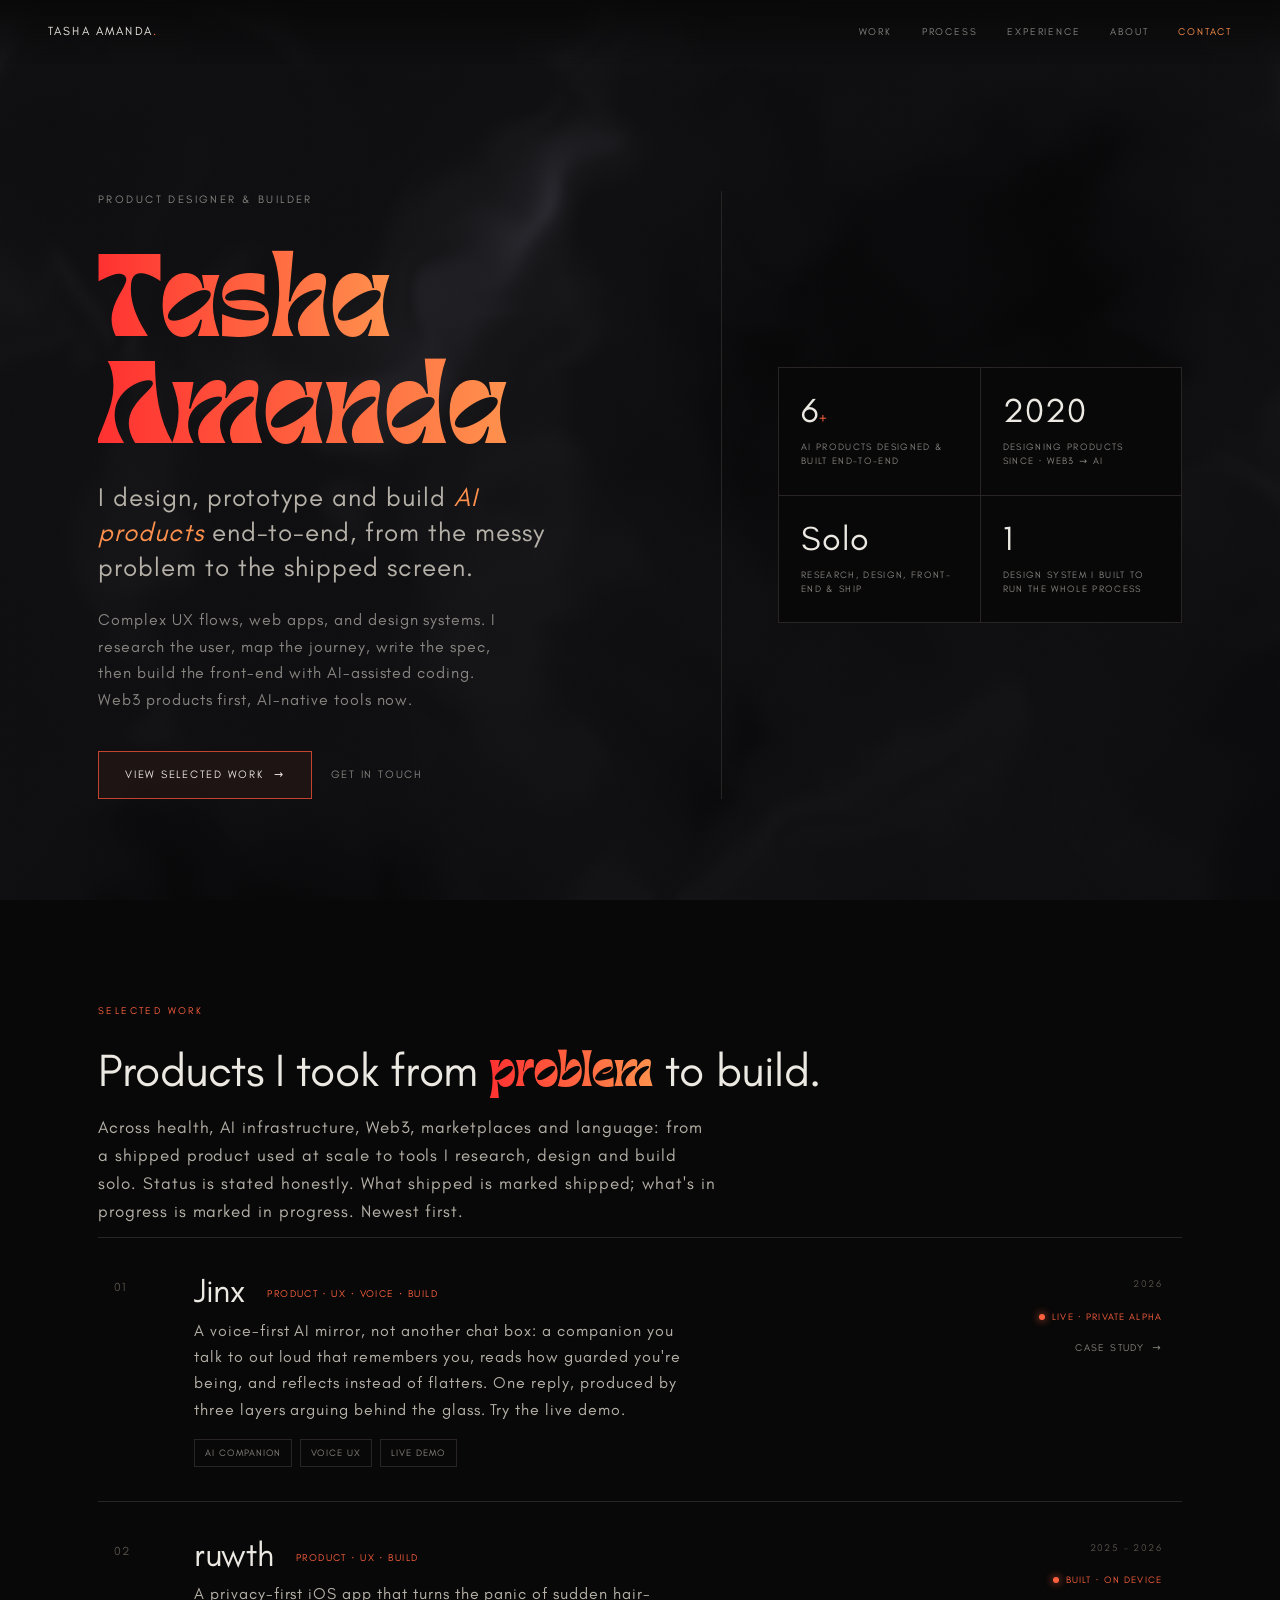
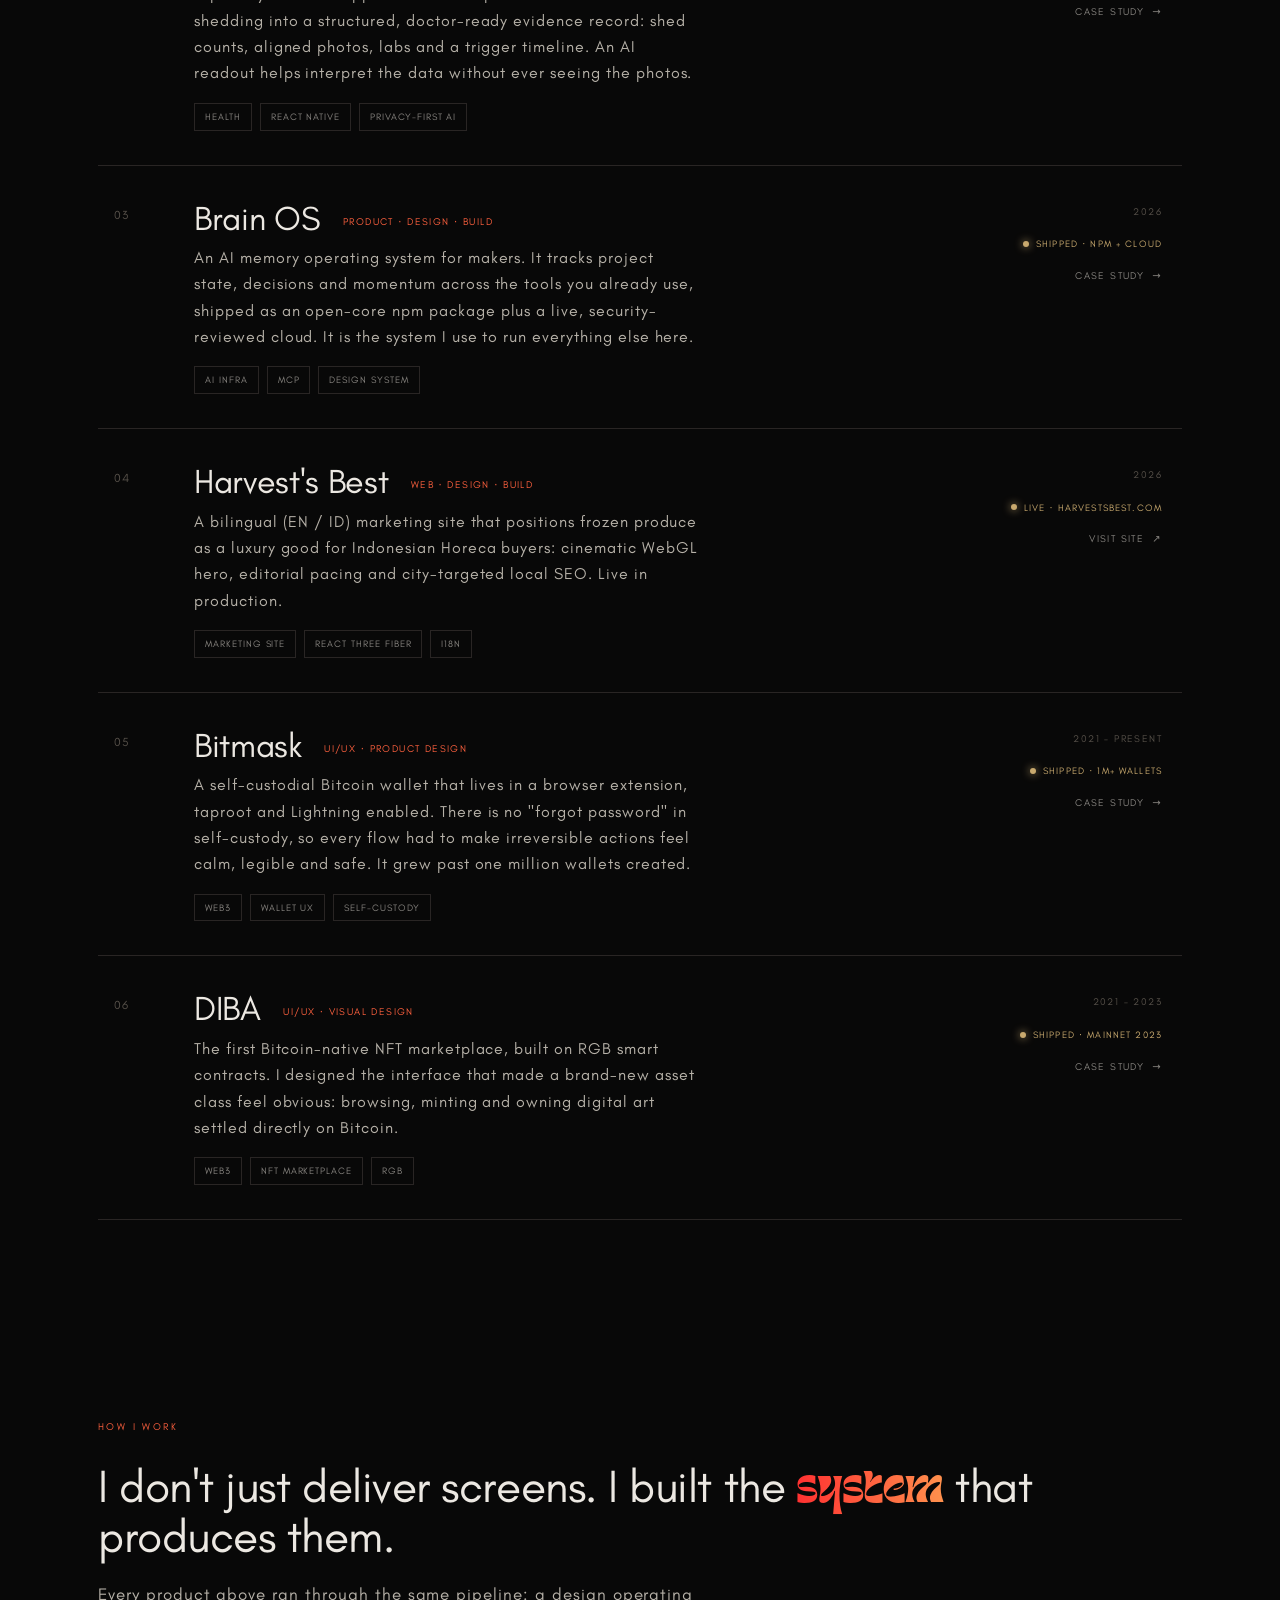
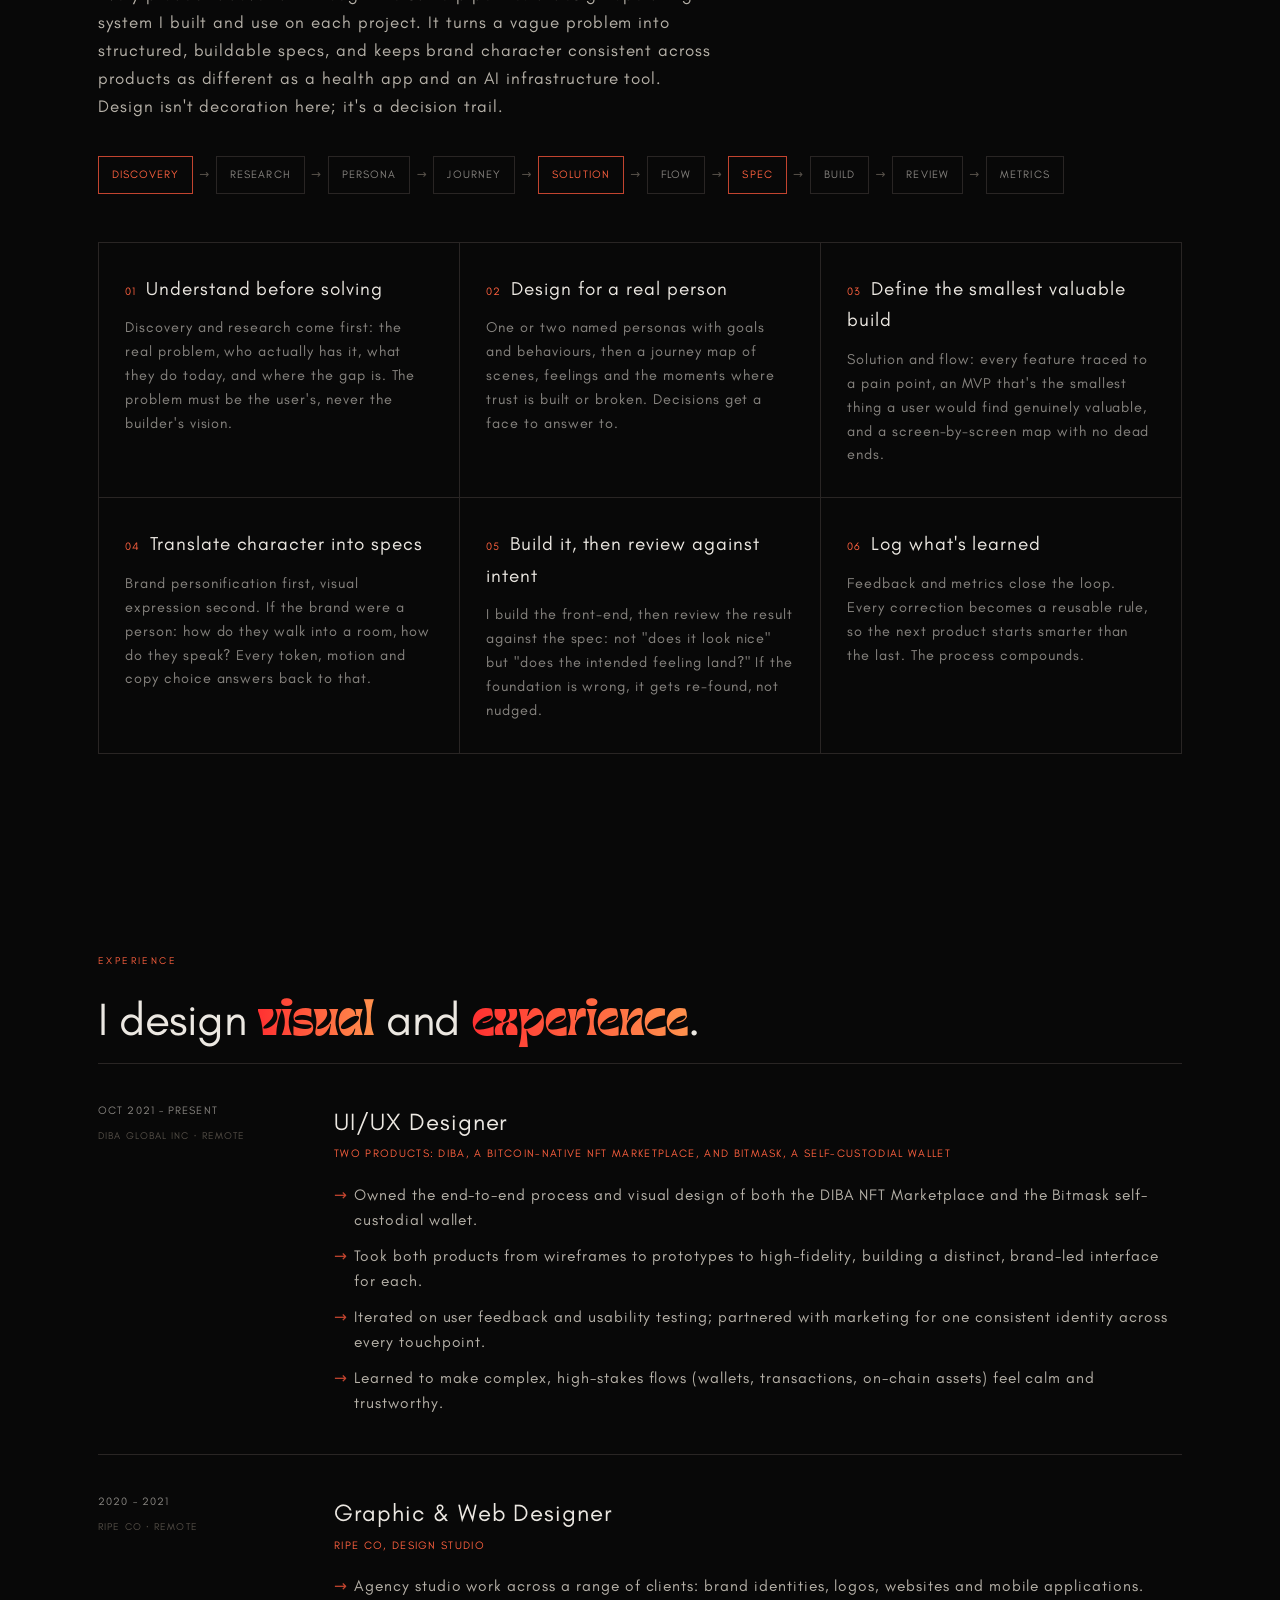
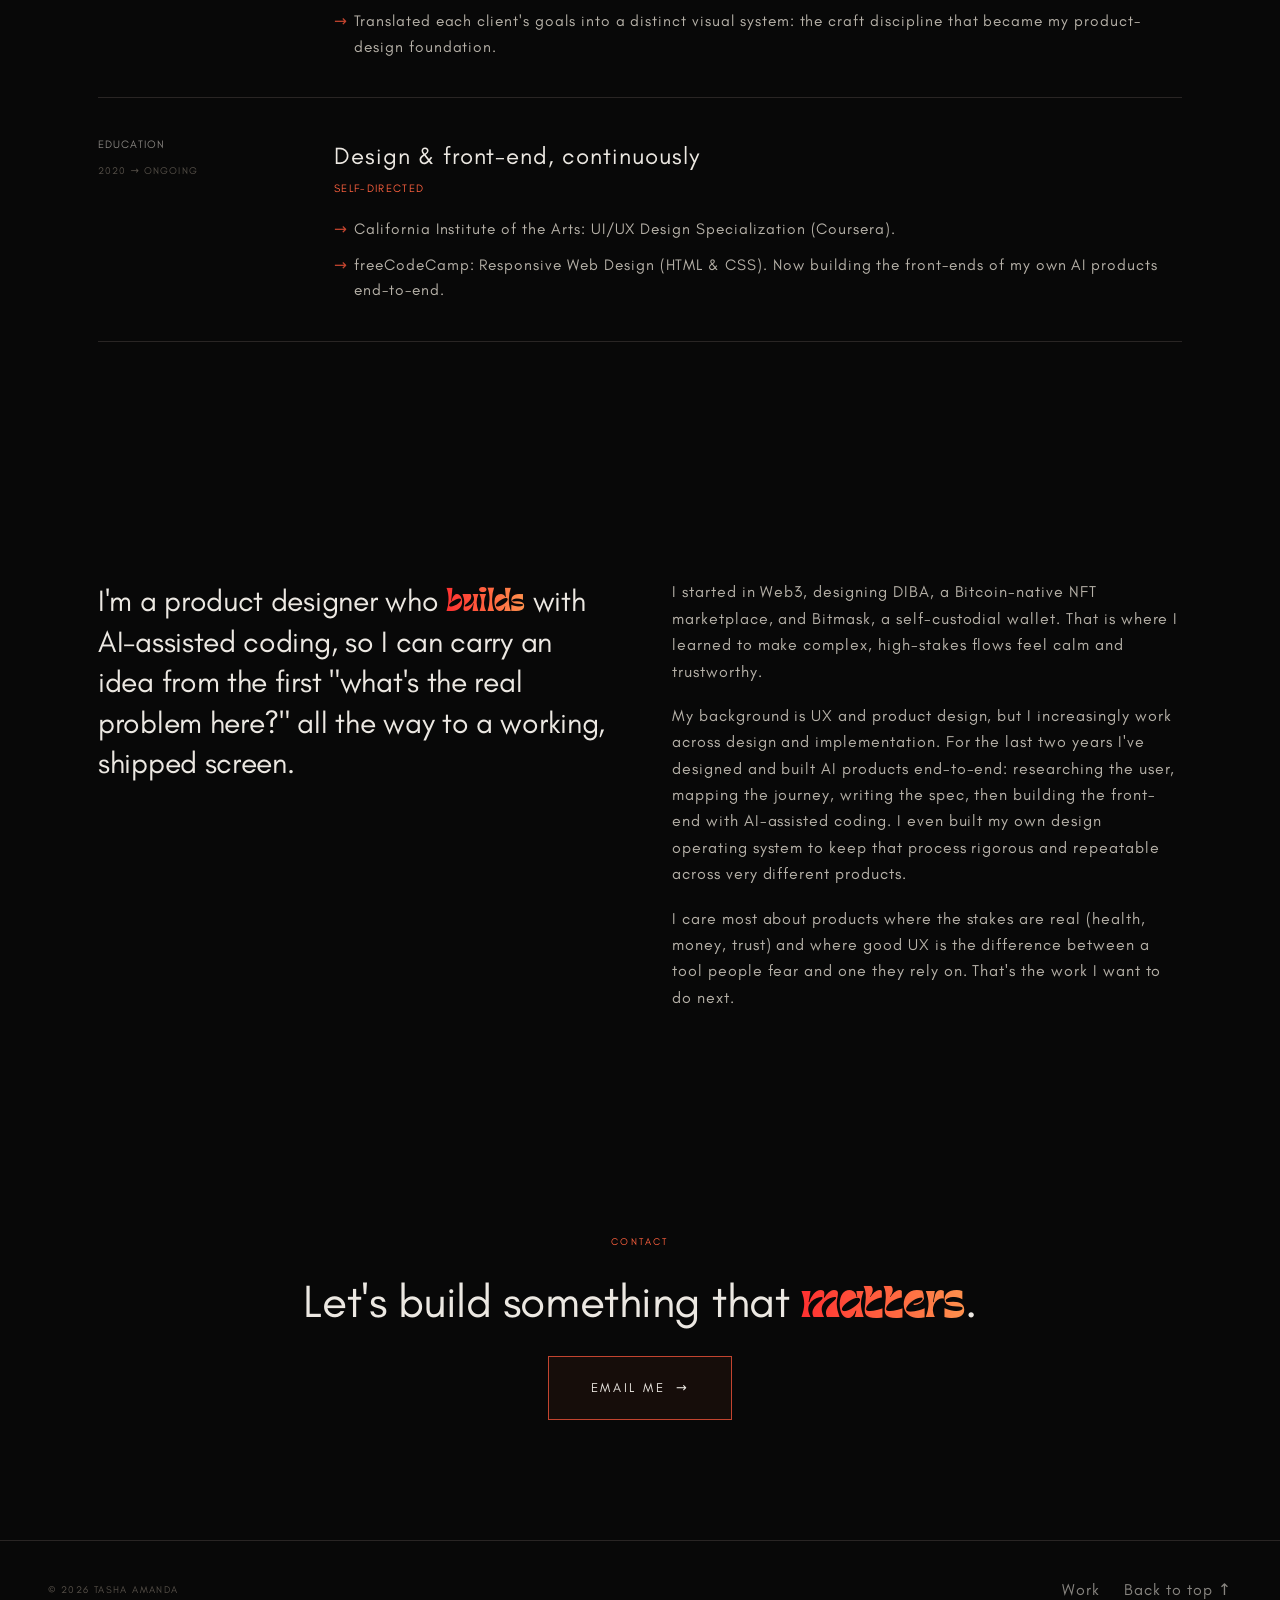
==== commit 8e4aa1b5: "Favicon as versioned files; cursor glow follows the pointer on every page - Serve favicon.svg + favi" ====
--- a/index.html
+++ b/index.html
@@ -33,7 +33,9 @@
   <script type="application/ld+json">
   {"@context":"https://schema.org","@type":"Person","name":"Tasha Amanda","url":"https://tashaamanda.com","email":"mailto:hello@tashaamanda.com","jobTitle":"Product Designer & Builder","description":"Product designer and front-end builder who takes AI products from the messy problem to a shipped screen: research, UX flows, design systems, and production front-end.","knowsAbout":["Product Design","UX Design","Design Systems","AI Product Design","Privacy-first AI","Web3","Wallet UX","Front-end Development"]}
   </script>
-  <link rel="icon" href="data:image/svg+xml,%3Csvg xmlns='http://www.w3.org/2000/svg' viewBox='0 0 32 32'%3E%3Crect width='32' height='32' fill='%23080808'/%3E%3Cdefs%3E%3ClinearGradient id='g' x1='0' y1='0' x2='1' y2='0'%3E%3Cstop offset='0' stop-color='%23ff3131'/%3E%3Cstop offset='1' stop-color='%23ff914d'/%3E%3C/linearGradient%3E%3C/defs%3E%3Ccircle cx='16' cy='16' r='5' fill='url(%23g)'/%3E%3C/svg%3E" />
+  <link rel="icon" type="image/svg+xml" href="/assets/favicon.svg?v=2" />
+  <link rel="icon" type="image/png" sizes="32x32" href="/assets/favicon-32.png?v=2" />
+  <link rel="apple-touch-icon" sizes="180x180" href="/assets/apple-touch-icon.png?v=2" />
   <link rel="preconnect" href="https://fonts.googleapis.com" />
   <link rel="preconnect" href="https://fonts.gstatic.com" crossorigin />
   <link href="https://fonts.googleapis.com/css2?family=Space+Mono:wght@400;700&display=swap" rel="stylesheet" />
@@ -58,7 +60,6 @@
 
   <!-- HERO -->
   <header class="hero" id="top">
-    <div class="hero-glow"></div>
     <div class="wrap">
       <div class="hero-grid">
         <div class="hero-left">
--- a/assets/css/style.css
+++ b/assets/css/style.css
@@ -133,7 +133,9 @@
 
 /* ---------- Hero ---------- */
 .hero { min-height: 100vh; display: flex; align-items: center; padding-top: 90px; position: relative; overflow: hidden; }
-.hero-glow { position: absolute; width: 640px; height: 640px; border-radius: 50%; background: radial-gradient(circle, rgba(255,97,63,0.10), transparent 62%); pointer-events: none; transform: translate(-50%, -50%); transition: opacity 600ms var(--ease); opacity: 0.7; z-index: 0; }
+/* Cursor glow — soft accent radial that follows the pointer on every page (created by main.js).
+   z-index -1 keeps it behind content, above the WebGL site background. */
+.cursor-glow { position: fixed; top: 0; left: 0; width: 640px; height: 640px; border-radius: 50%; background: radial-gradient(circle, rgba(255,97,63,0.10), transparent 62%); background: radial-gradient(circle, color-mix(in srgb, var(--accent) 10%, transparent), transparent 62%); pointer-events: none; transform: translate(-50%, -50%); transition: opacity 600ms var(--ease); opacity: 0; z-index: -1; will-change: transform; }
 .site-bg { position: fixed; inset: 0; width: 100%; height: 100%; z-index: -1; display: block; pointer-events: none; }
 .hero-grid { display: grid; grid-template-columns: 1.35fr 1fr; gap: 0; position: relative; z-index: 1; width: 100%; }
 .hero-left { padding-right: 56px; }
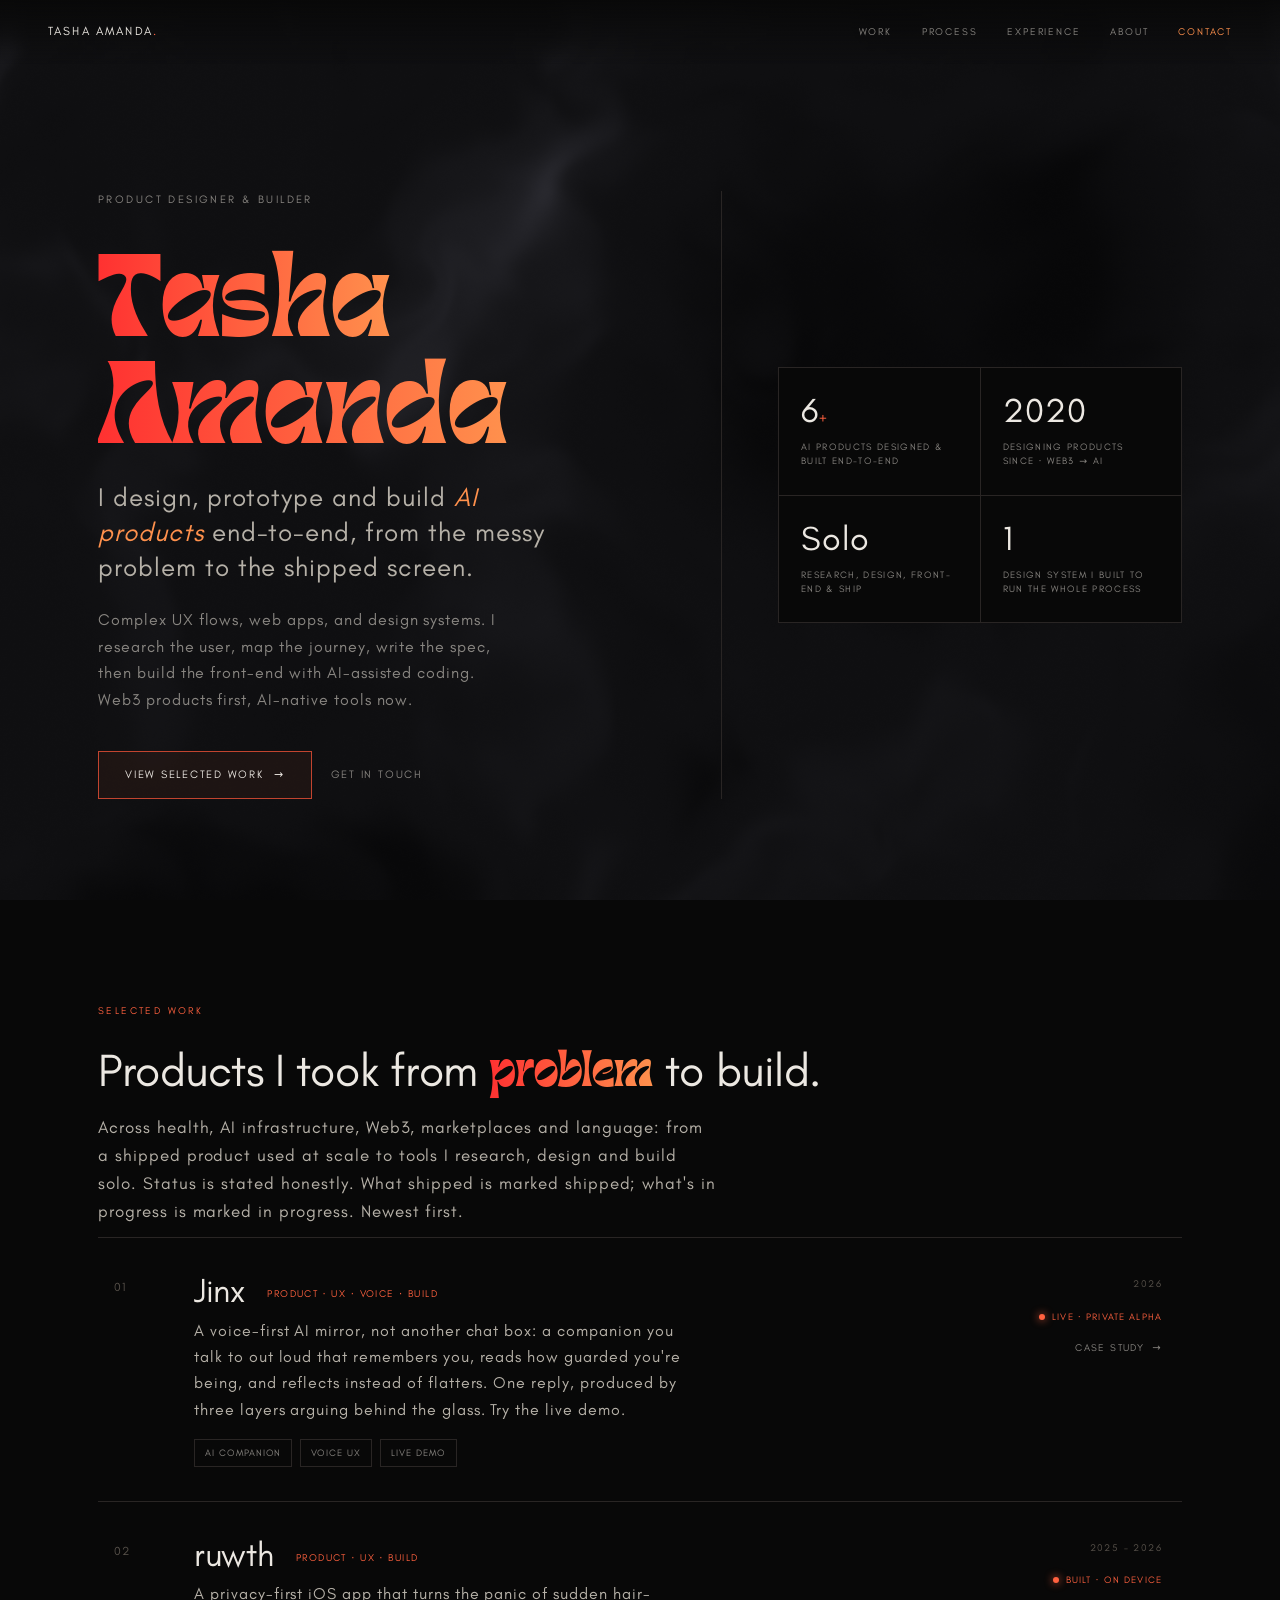
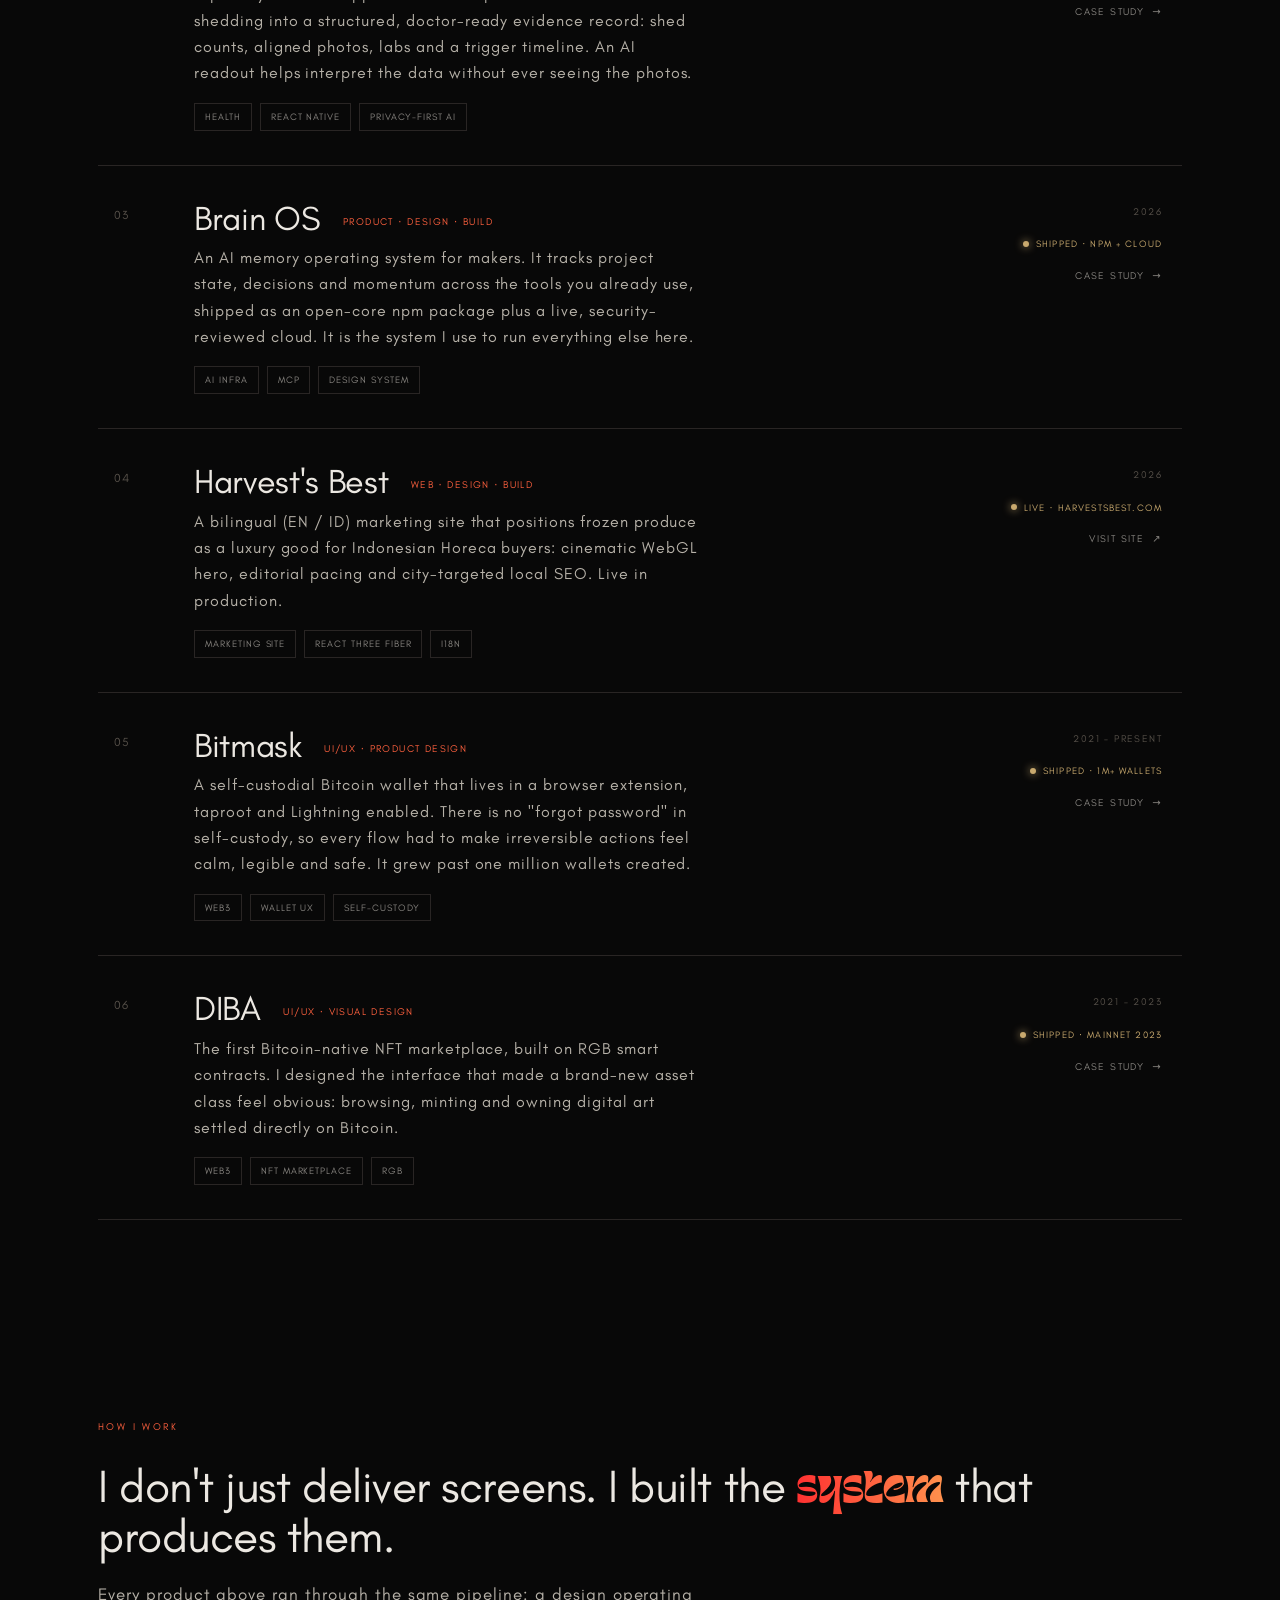
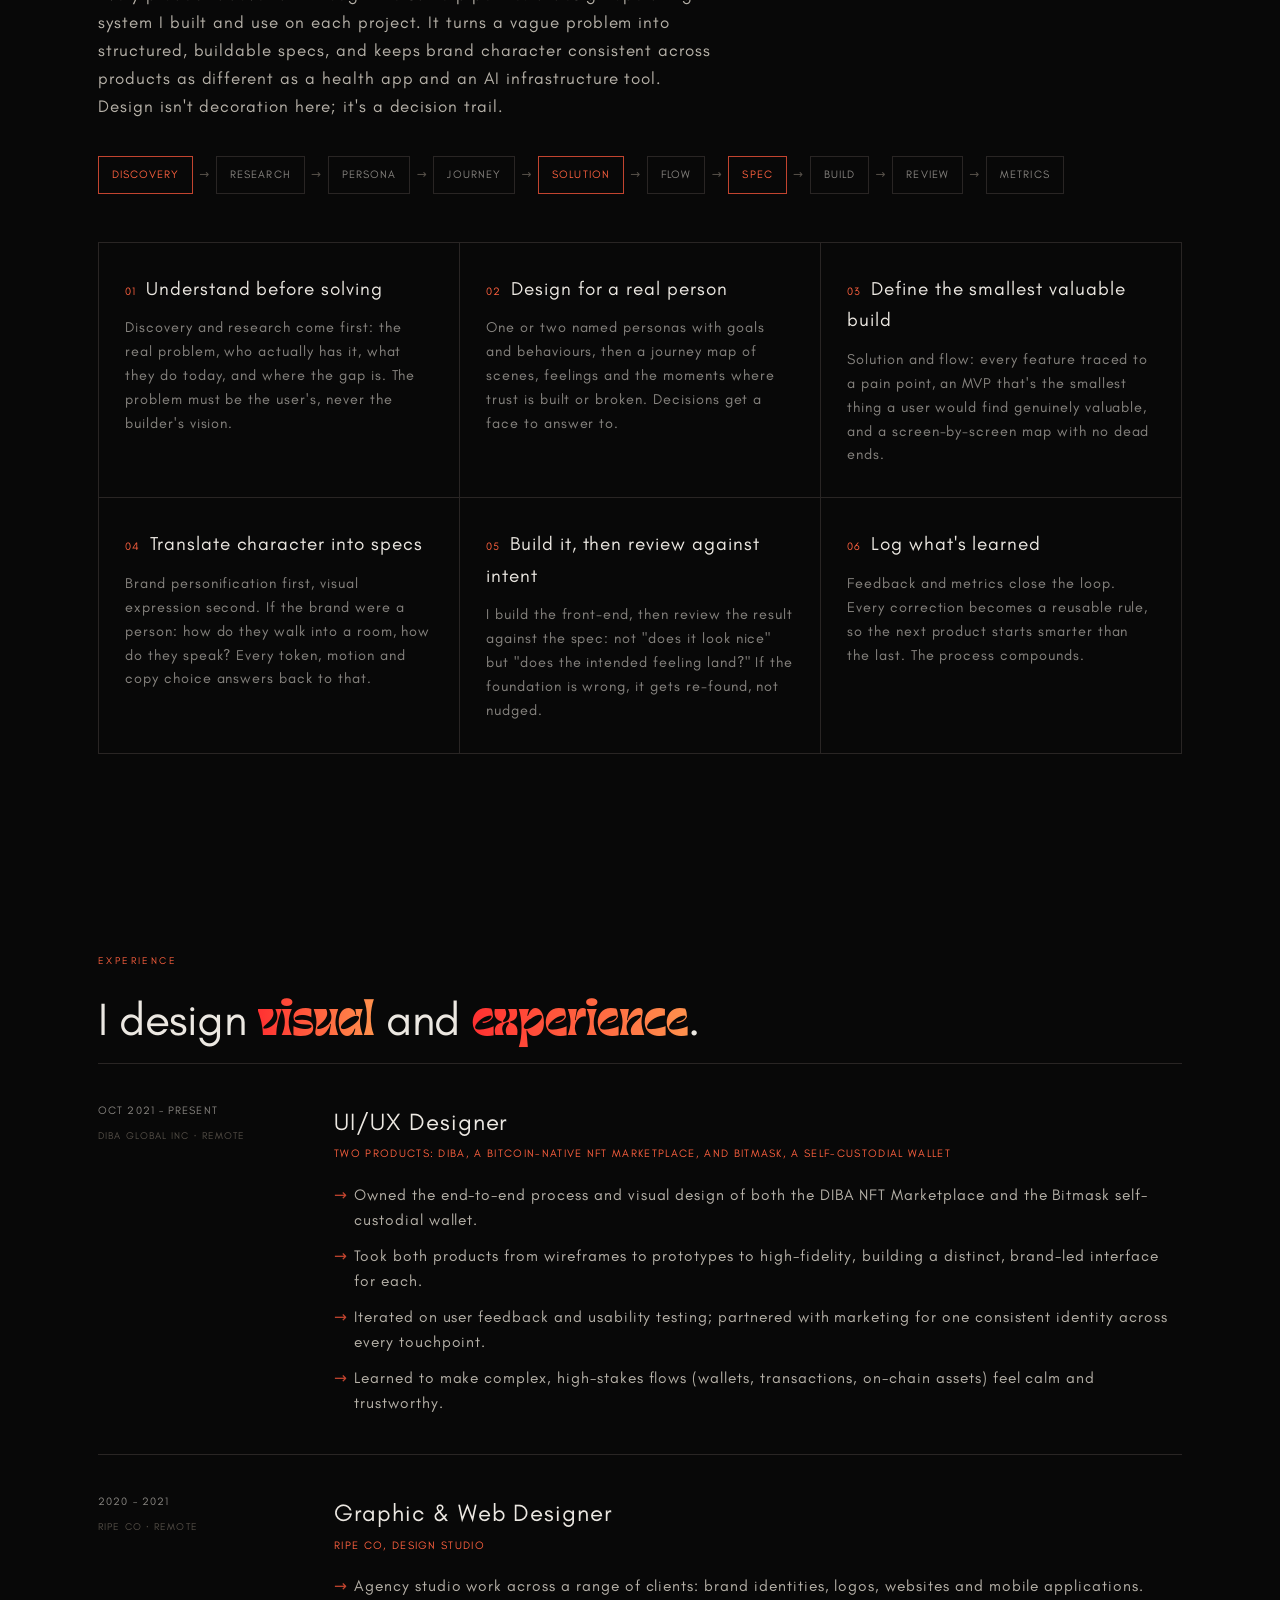
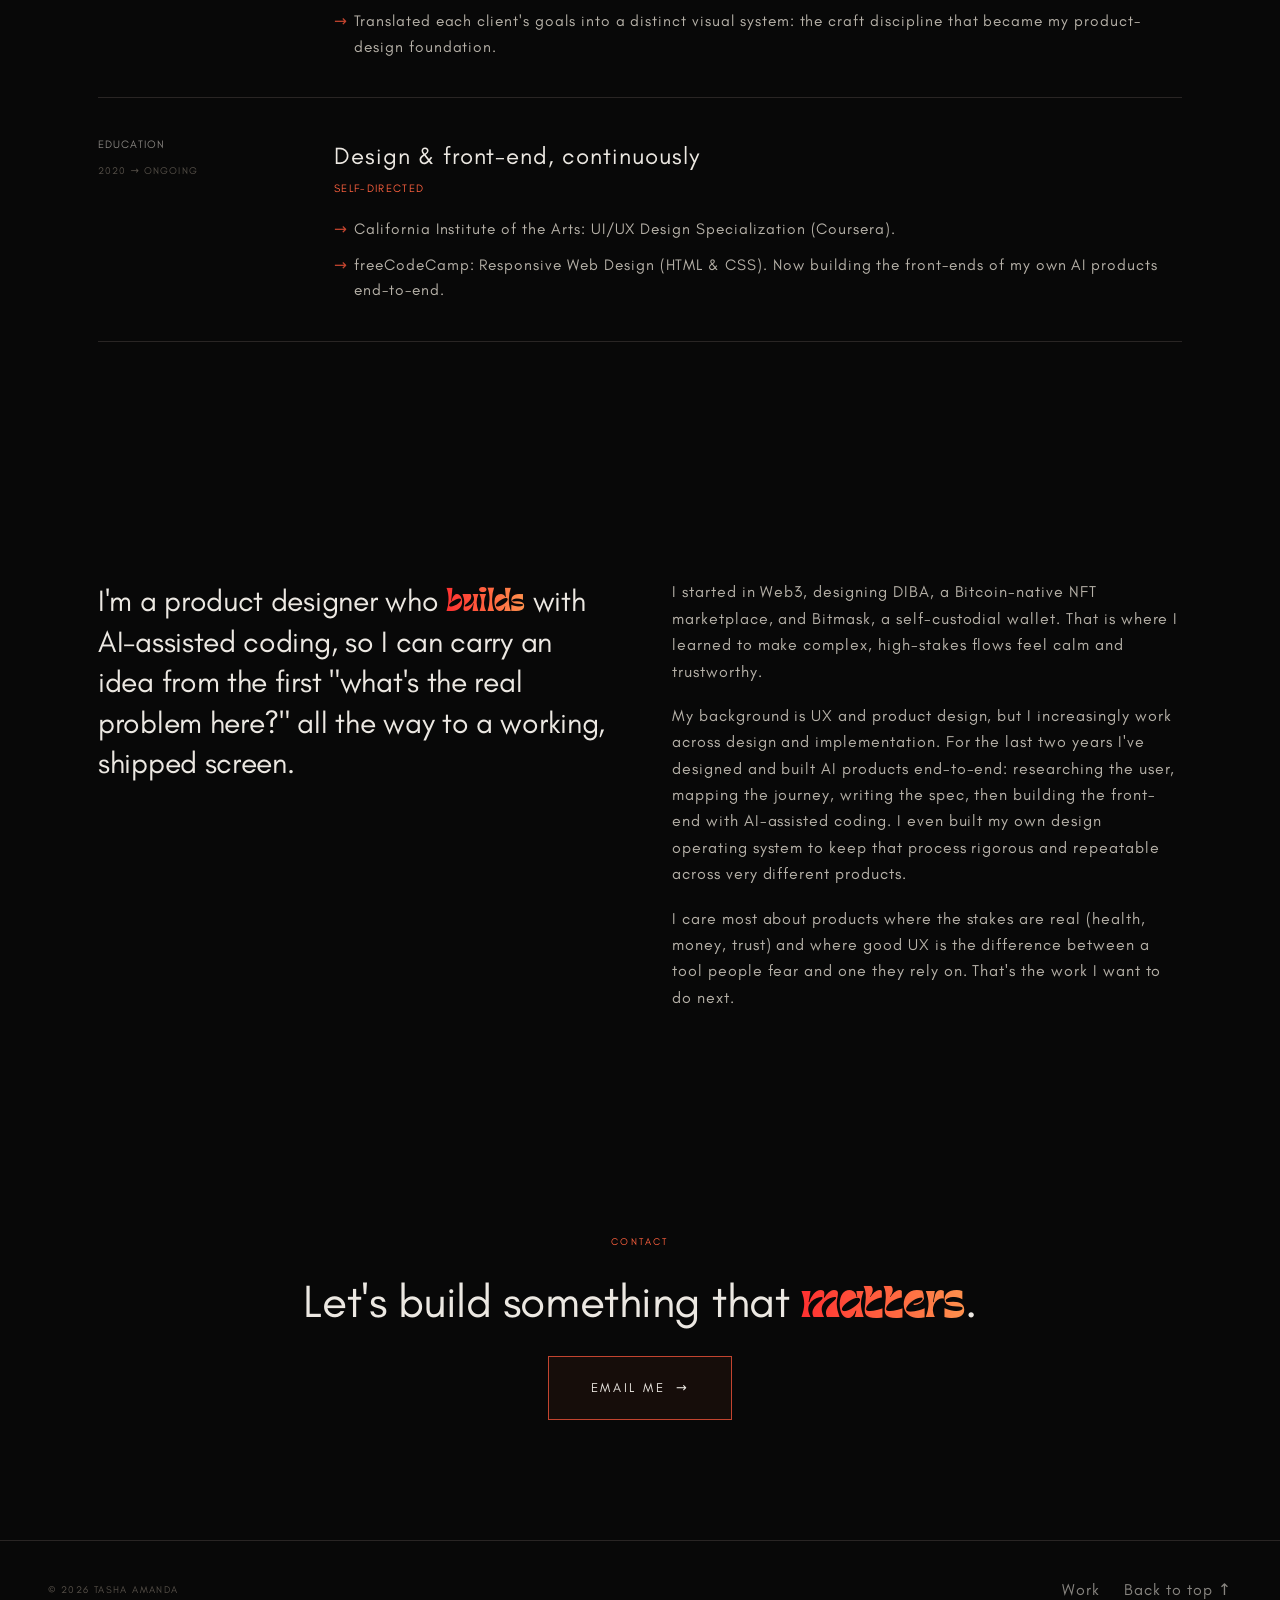
==== commit 5a256eaf: "Bump asset cache tags so browsers refetch the site-wide glow script The stylesheet and scripts kept " ====
--- a/index.html
+++ b/index.html
@@ -39,7 +39,7 @@
   <link rel="preconnect" href="https://fonts.googleapis.com" />
   <link rel="preconnect" href="https://fonts.gstatic.com" crossorigin />
   <link href="https://fonts.googleapis.com/css2?family=Space+Mono:wght@400;700&display=swap" rel="stylesheet" />
-  <link rel="stylesheet" href="assets/css/style.css?v=type13" />
+  <link rel="stylesheet" href="assets/css/style.css?v=ember2" />
 </head>
 <body>
   <canvas class="site-bg" aria-hidden="true"></canvas>
@@ -364,8 +364,8 @@
     </div>
   </footer>
 
-  <script src="assets/js/main.js?v=type13"></script>
-  <script src="assets/js/hero-bg.js?v=type13"></script>
+  <script src="assets/js/main.js?v=ember2"></script>
+  <script src="assets/js/hero-bg.js?v=ember2"></script>
   <!-- Cloudflare Web Analytics (privacy-first, cookieless). Get your token: Cloudflare dashboard > Web Analytics > add site (tashaamanda.com) > copy the beacon token, then replace 6d5c77263c5c4151a20d59f7d76f1835 below. (If you host the domain on Cloudflare with the proxy on, you can delete this and use Automatic Setup instead.) -->
   <script defer src="https://static.cloudflareinsights.com/beacon.min.js" data-cf-beacon='{"token": "6d5c77263c5c4151a20d59f7d76f1835"}'></script>
 </body>
--- a/assets/css/style.css
+++ b/assets/css/style.css
@@ -136,7 +136,7 @@
 /* Cursor glow — soft accent radial that follows the pointer on every page (created by main.js).
    z-index -1 keeps it behind content, above the WebGL site background. */
 .cursor-glow { position: fixed; top: 0; left: 0; width: 640px; height: 640px; border-radius: 50%; background: radial-gradient(circle, rgba(255,97,63,0.10), transparent 62%); background: radial-gradient(circle, color-mix(in srgb, var(--accent) 10%, transparent), transparent 62%); pointer-events: none; transform: translate(-50%, -50%); transition: opacity 600ms var(--ease); opacity: 0; z-index: -1; will-change: transform; }
-.site-bg { position: fixed; inset: 0; width: 100%; height: 100%; z-index: -1; display: block; pointer-events: none; }
+.site-bg { position: fixed; inset: 0; width: 100%; height: 100%; z-index: -2; display: block; pointer-events: none; }
 .hero-grid { display: grid; grid-template-columns: 1.35fr 1fr; gap: 0; position: relative; z-index: 1; width: 100%; }
 .hero-left { padding-right: 56px; }
 .hero-right { padding-left: 56px; border-left: 1px solid var(--border); display: flex; flex-direction: column; justify-content: center; }
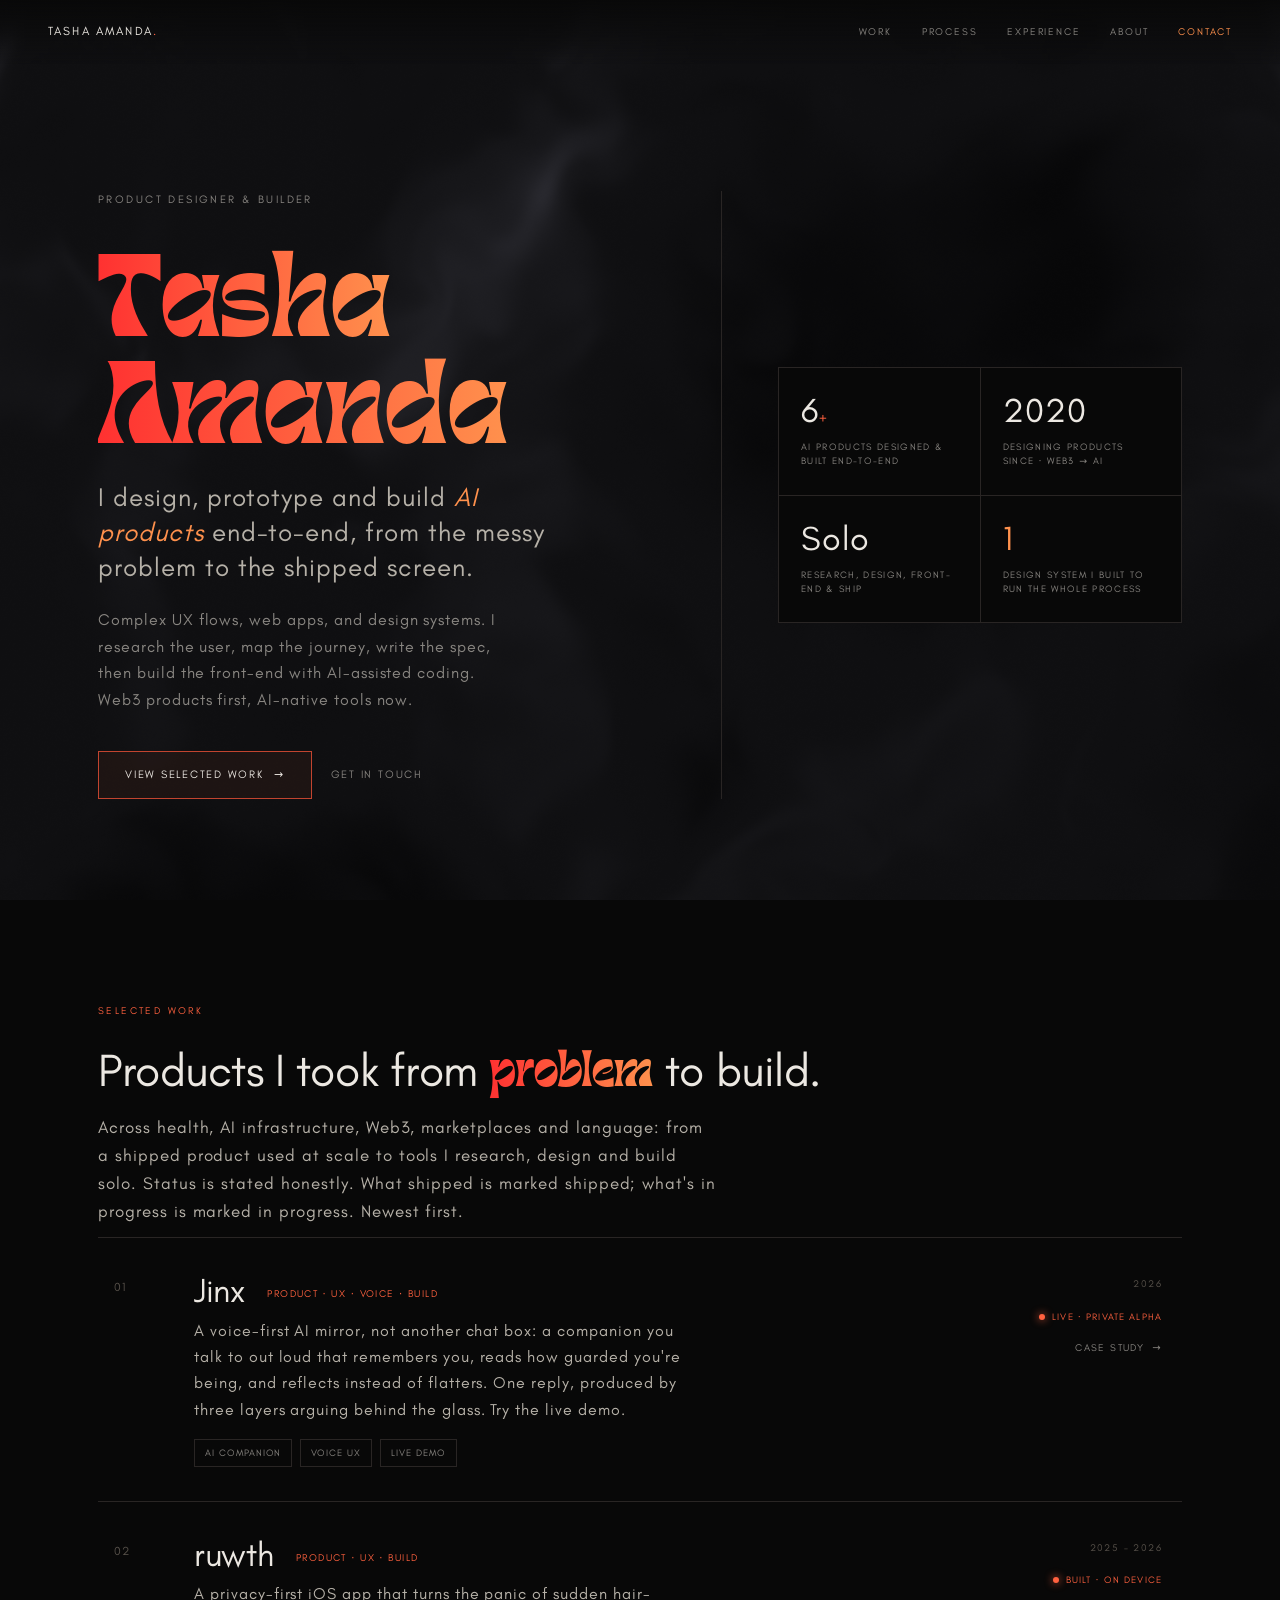
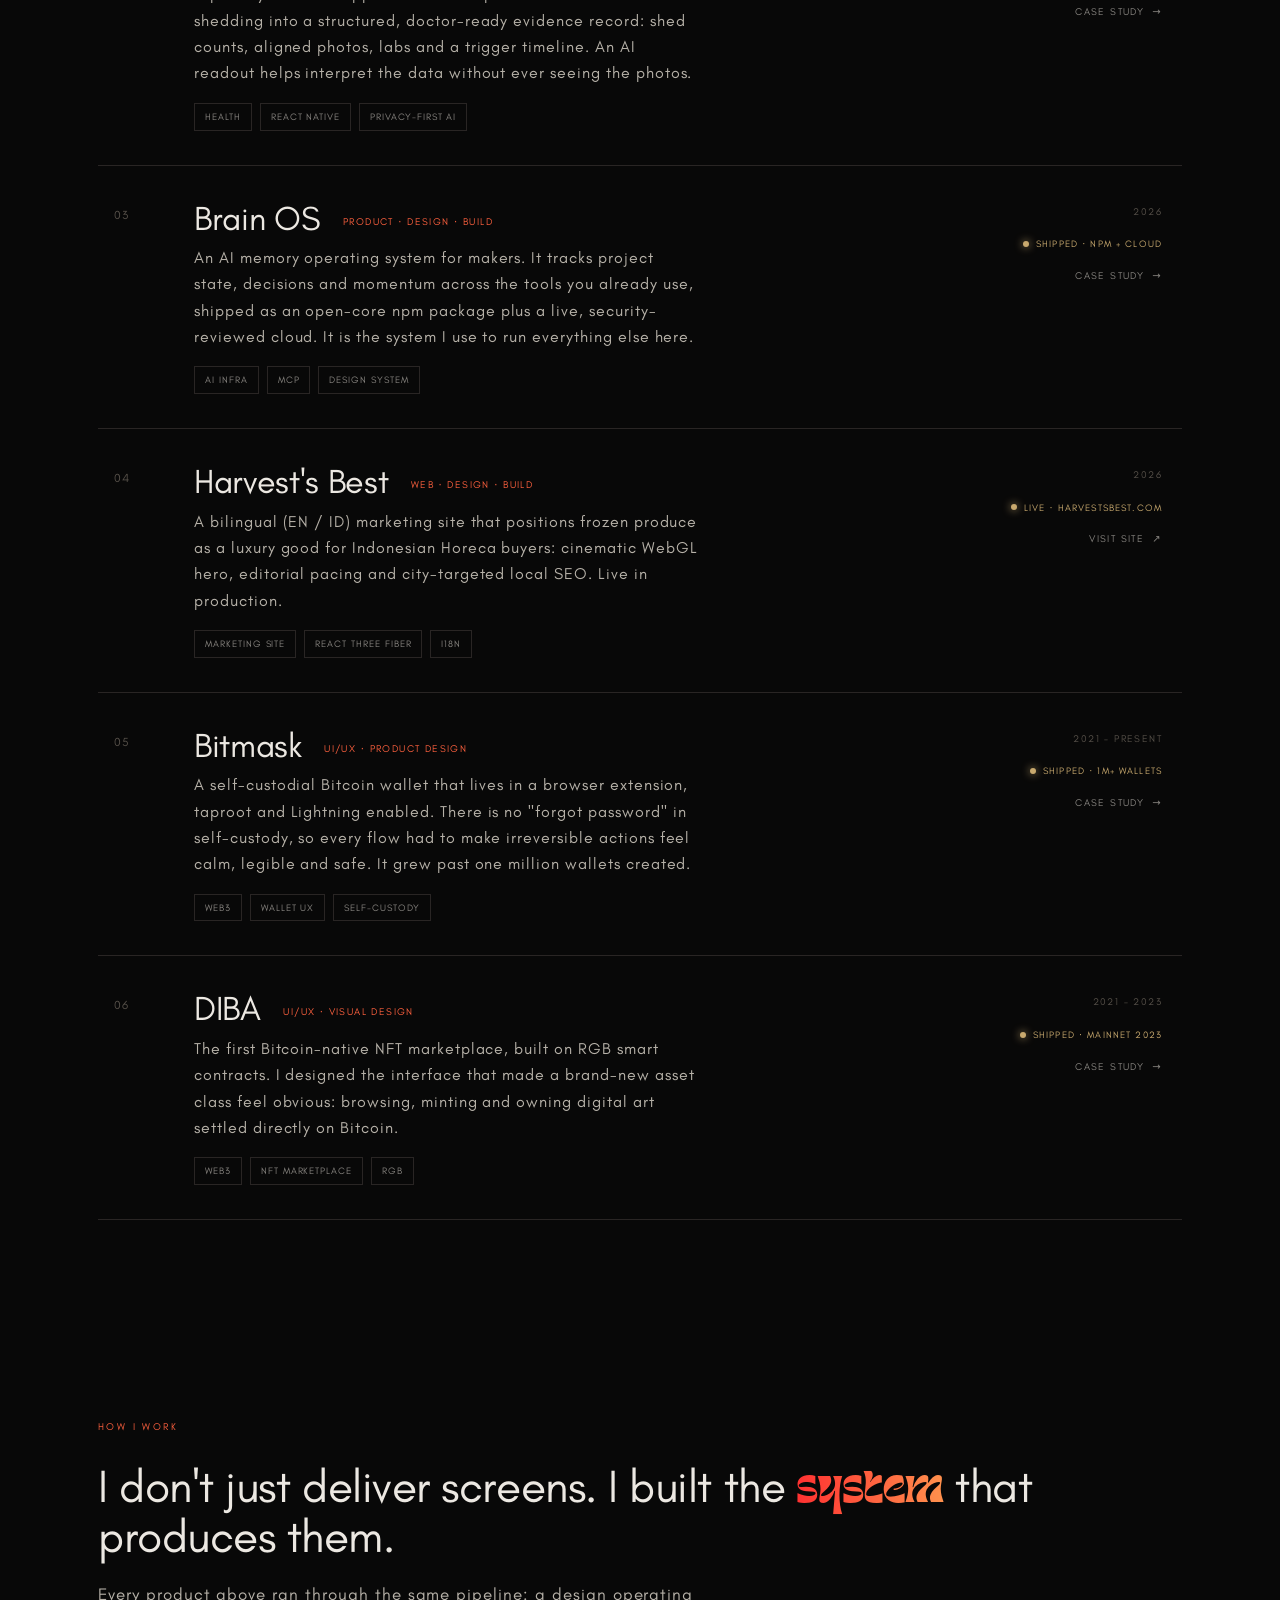
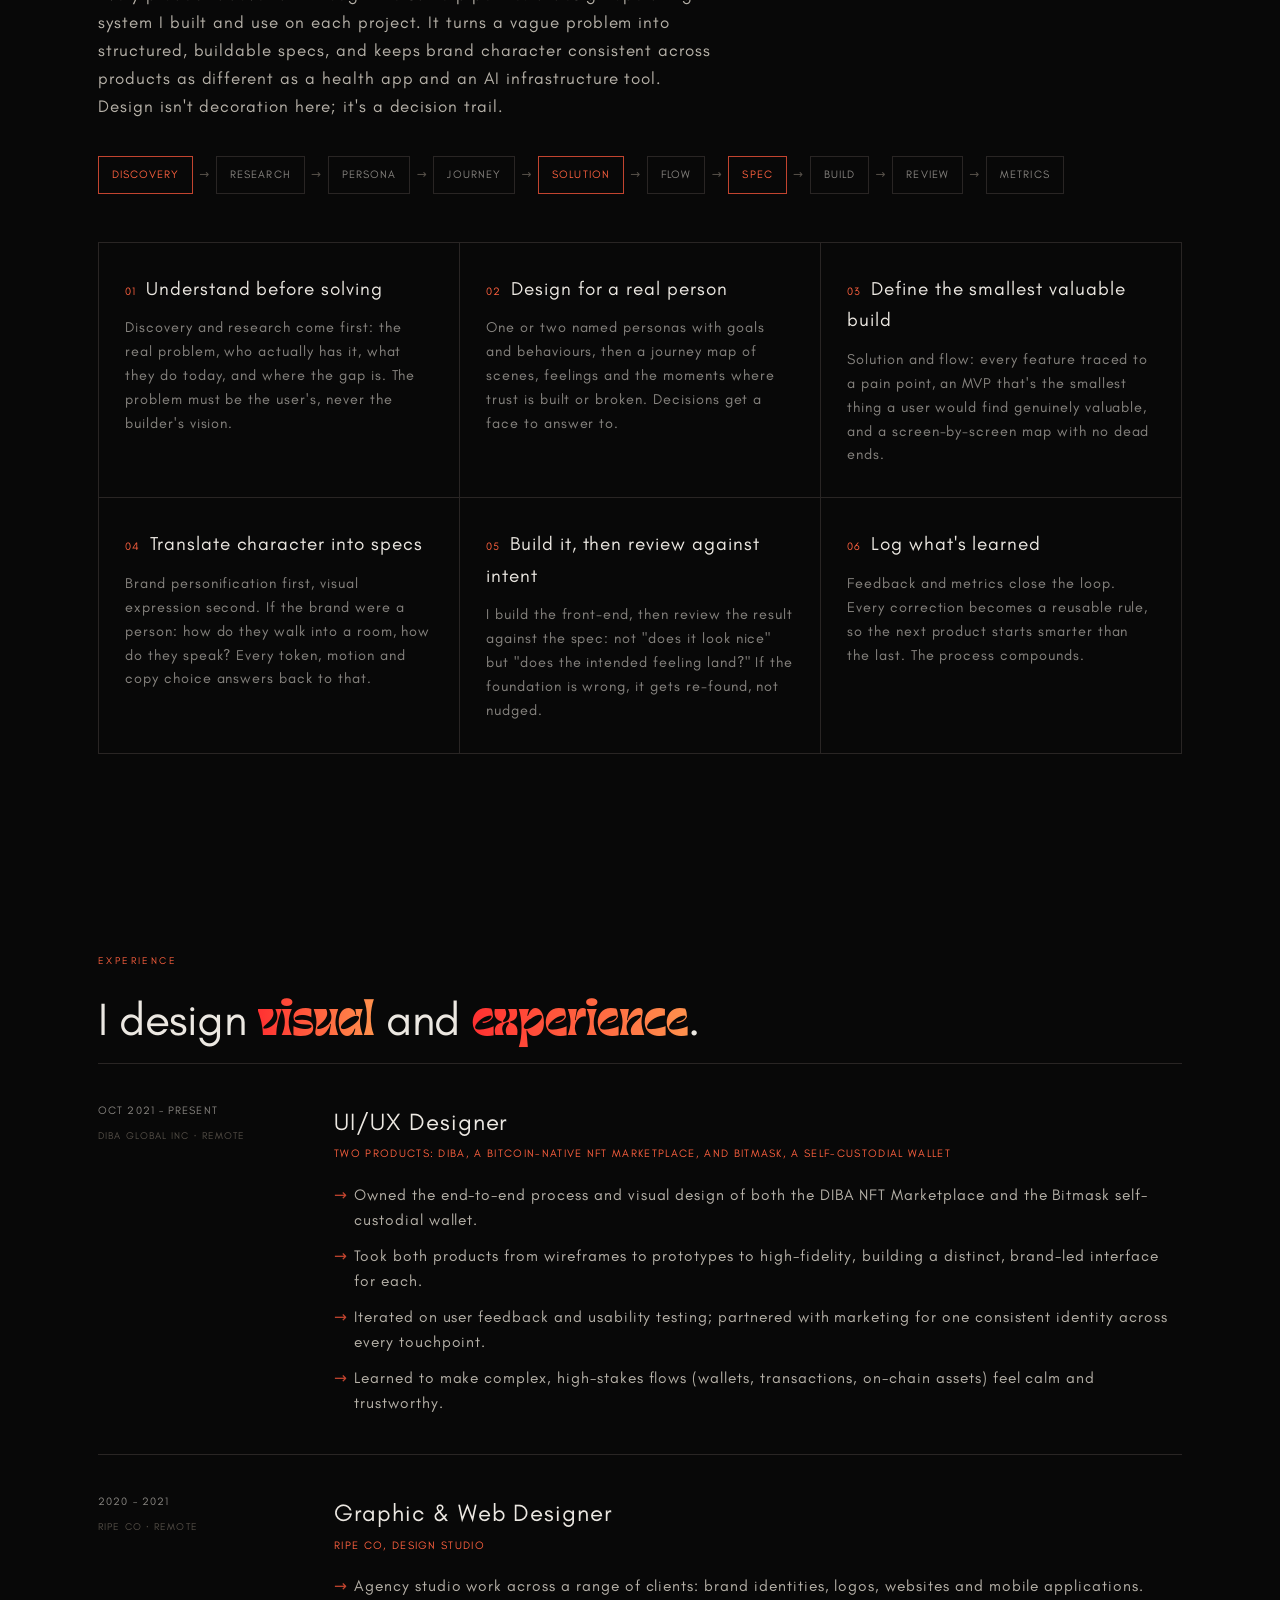
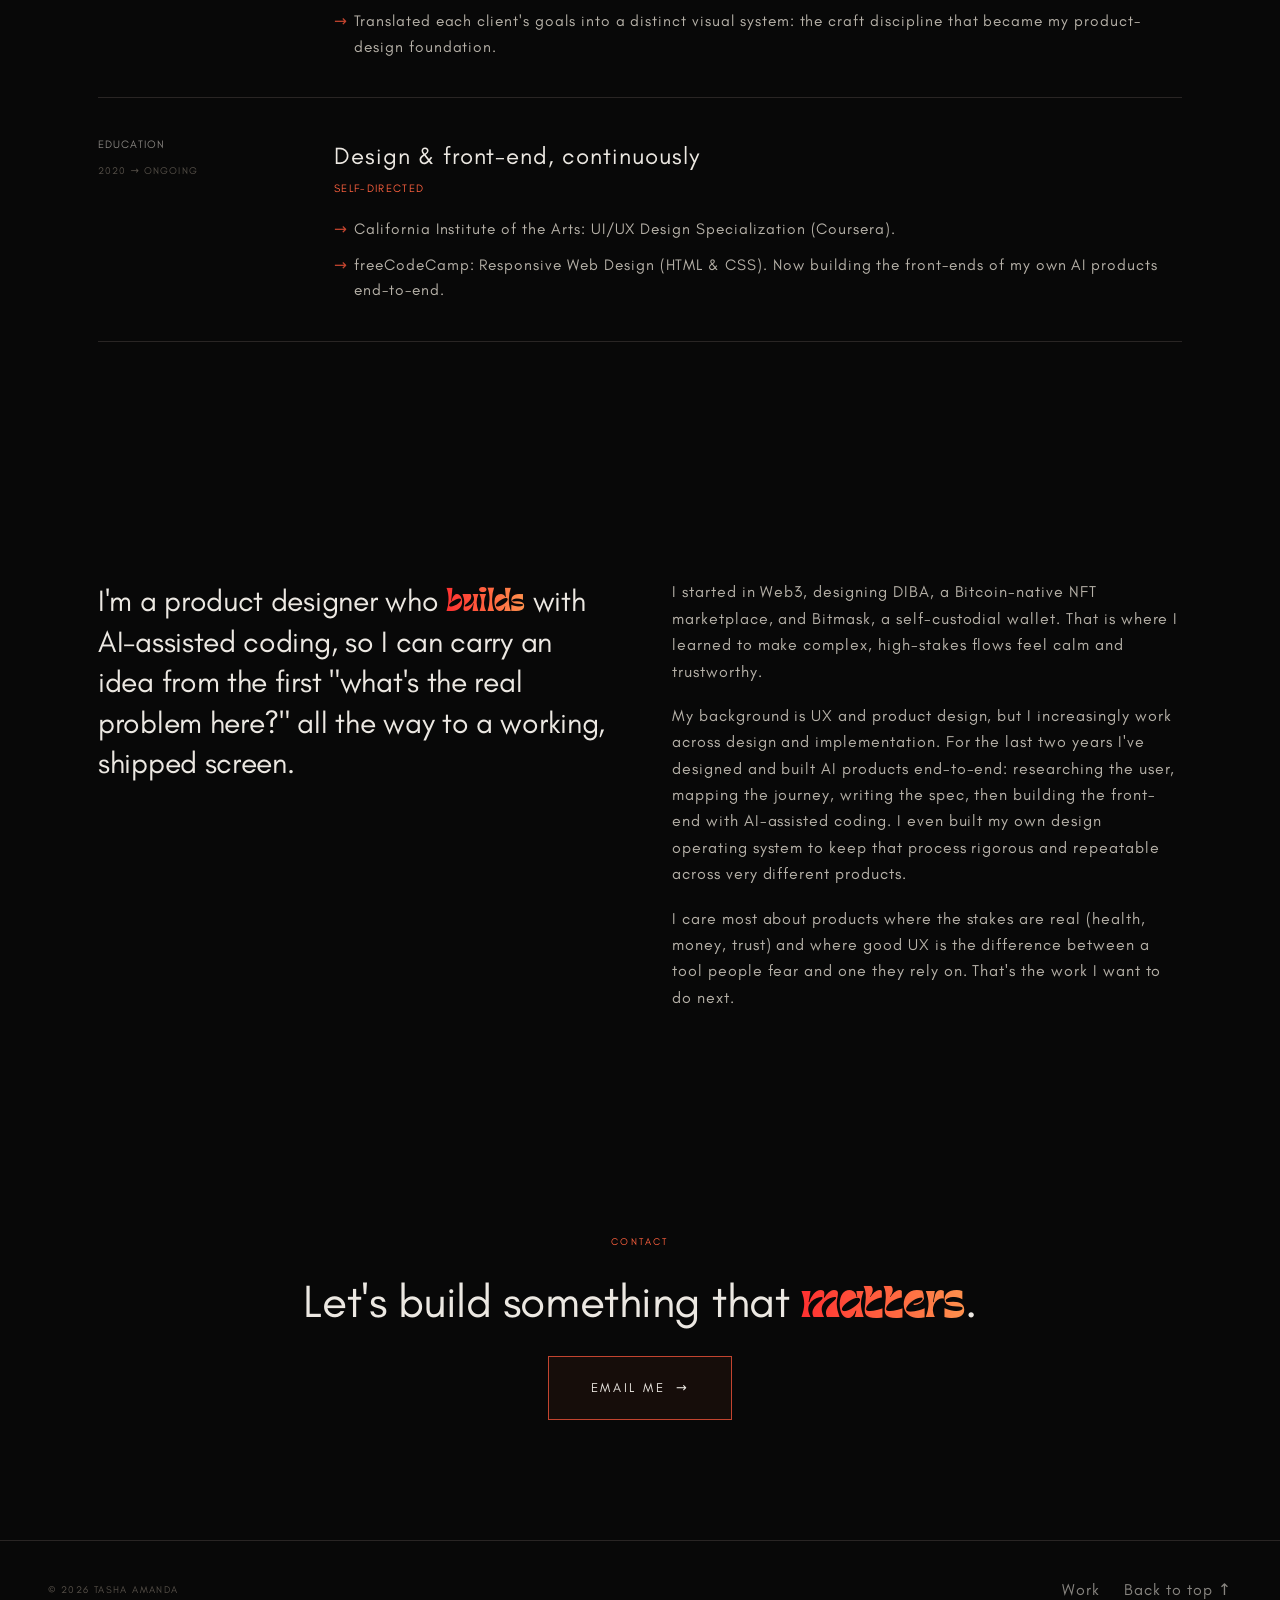
==== commit 2f5f5a3f: "Stop sideways wobble on phones: clip root overflow, fix overflowing rows/tables - html/body: overflo" ====
--- a/index.html
+++ b/index.html
@@ -39,7 +39,7 @@
   <link rel="preconnect" href="https://fonts.googleapis.com" />
   <link rel="preconnect" href="https://fonts.gstatic.com" crossorigin />
   <link href="https://fonts.googleapis.com/css2?family=Space+Mono:wght@400;700&display=swap" rel="stylesheet" />
-  <link rel="stylesheet" href="assets/css/style.css?v=ember2" />
+  <link rel="stylesheet" href="assets/css/style.css?v=ember3" />
 </head>
 <body>
   <canvas class="site-bg" aria-hidden="true"></canvas>
@@ -364,8 +364,8 @@
     </div>
   </footer>
 
-  <script src="assets/js/main.js?v=ember2"></script>
-  <script src="assets/js/hero-bg.js?v=ember2"></script>
+  <script src="assets/js/main.js?v=ember3"></script>
+  <script src="assets/js/hero-bg.js?v=ember3"></script>
   <!-- Cloudflare Web Analytics (privacy-first, cookieless). Get your token: Cloudflare dashboard > Web Analytics > add site (tashaamanda.com) > copy the beacon token, then replace 6d5c77263c5c4151a20d59f7d76f1835 below. (If you host the domain on Cloudflare with the proxy on, you can delete this and use Automatic Setup instead.) -->
   <script defer src="https://static.cloudflareinsights.com/beacon.min.js" data-cf-beacon='{"token": "6d5c77263c5c4151a20d59f7d76f1835"}'></script>
 </body>
--- a/assets/css/style.css
+++ b/assets/css/style.css
@@ -70,7 +70,7 @@
 
 /* ---------- Reset ---------- */
 *, *::before, *::after { box-sizing: border-box; margin: 0; padding: 0; }
-html { scroll-behavior: smooth; -webkit-text-size-adjust: 100%; }
+html { scroll-behavior: smooth; -webkit-text-size-adjust: 100%; overflow-x: hidden; overflow-x: clip; }
 body {
   background: var(--bg);
   color: var(--text);
@@ -82,6 +82,7 @@
   -webkit-font-smoothing: antialiased;
   text-rendering: optimizeLegibility;
   overflow-x: hidden;
+  overflow-x: clip;               /* clip (not hidden) so the viewport itself can never pan sideways on iOS */
 }
 img { max-width: 100%; display: block; }
 a { color: inherit; text-decoration: none; }
@@ -186,6 +187,7 @@
 .work-row:hover { background: linear-gradient(90deg, rgba(255,97,63,0.04), transparent 70%); }
 .work-row:hover::before { transform: scaleY(1); transform-origin: top; }
 .work-index { font-family: var(--font-mono); font-size: 12px; color: var(--text-faint); padding-top: 6px; }
+.work-main, .work-right { min-width: 0; }   /* let grid columns shrink below their content's min width (no sideways overflow on phones) */
 .work-name { font-family: var(--font-display); font-weight: 300; font-size: clamp(24px, 3vw, 34px); color: var(--text-bright); line-height: 1.1; margin-bottom: 8px; letter-spacing: -0.01em; }
 .work-name .role { font-family: var(--font-mono); font-size: 10px; letter-spacing: 0.14em; text-transform: uppercase; color: var(--accent); margin-left: 14px; vertical-align: middle; }
 .work-oneliner { color: var(--text); font-size: 16px; max-width: 56ch; margin-bottom: 16px; }
@@ -424,7 +426,7 @@
   .hero-right { padding-left: 0; border-left: 0; border-top: 1px solid var(--border); padding-top: 40px; }
 
   .work-row { grid-template-columns: 32px 1fr; gap: 16px; }
-  .work-right { grid-column: 2; flex-direction: row; align-items: center; justify-content: space-between; width: 100%; }
+  .work-right { grid-column: 2; flex-direction: row; flex-wrap: wrap; align-items: center; justify-content: space-between; gap: 10px 16px; width: 100%; }
 
   .process-grid { grid-template-columns: 1fr; }
   .exp-row { grid-template-columns: 1fr; gap: 16px; }
@@ -432,6 +434,8 @@
   .cs-meta-grid { grid-template-columns: 1fr 1fr; }
   .cs-layout { grid-template-columns: 1fr; gap: 18px; }
   .cs-layout .lbl { padding-top: 0; }
+  .cs-layout > * { min-width: 0; }                         /* grid children may shrink below content min-width */
+  .cs-body table { display: block; max-width: 100%; overflow-x: auto; -webkit-overflow-scrolling: touch; }   /* wide tables scroll inside their box, never widen the page */
   .cs-cards, .cs-cards.three { grid-template-columns: 1fr; }
 }
 
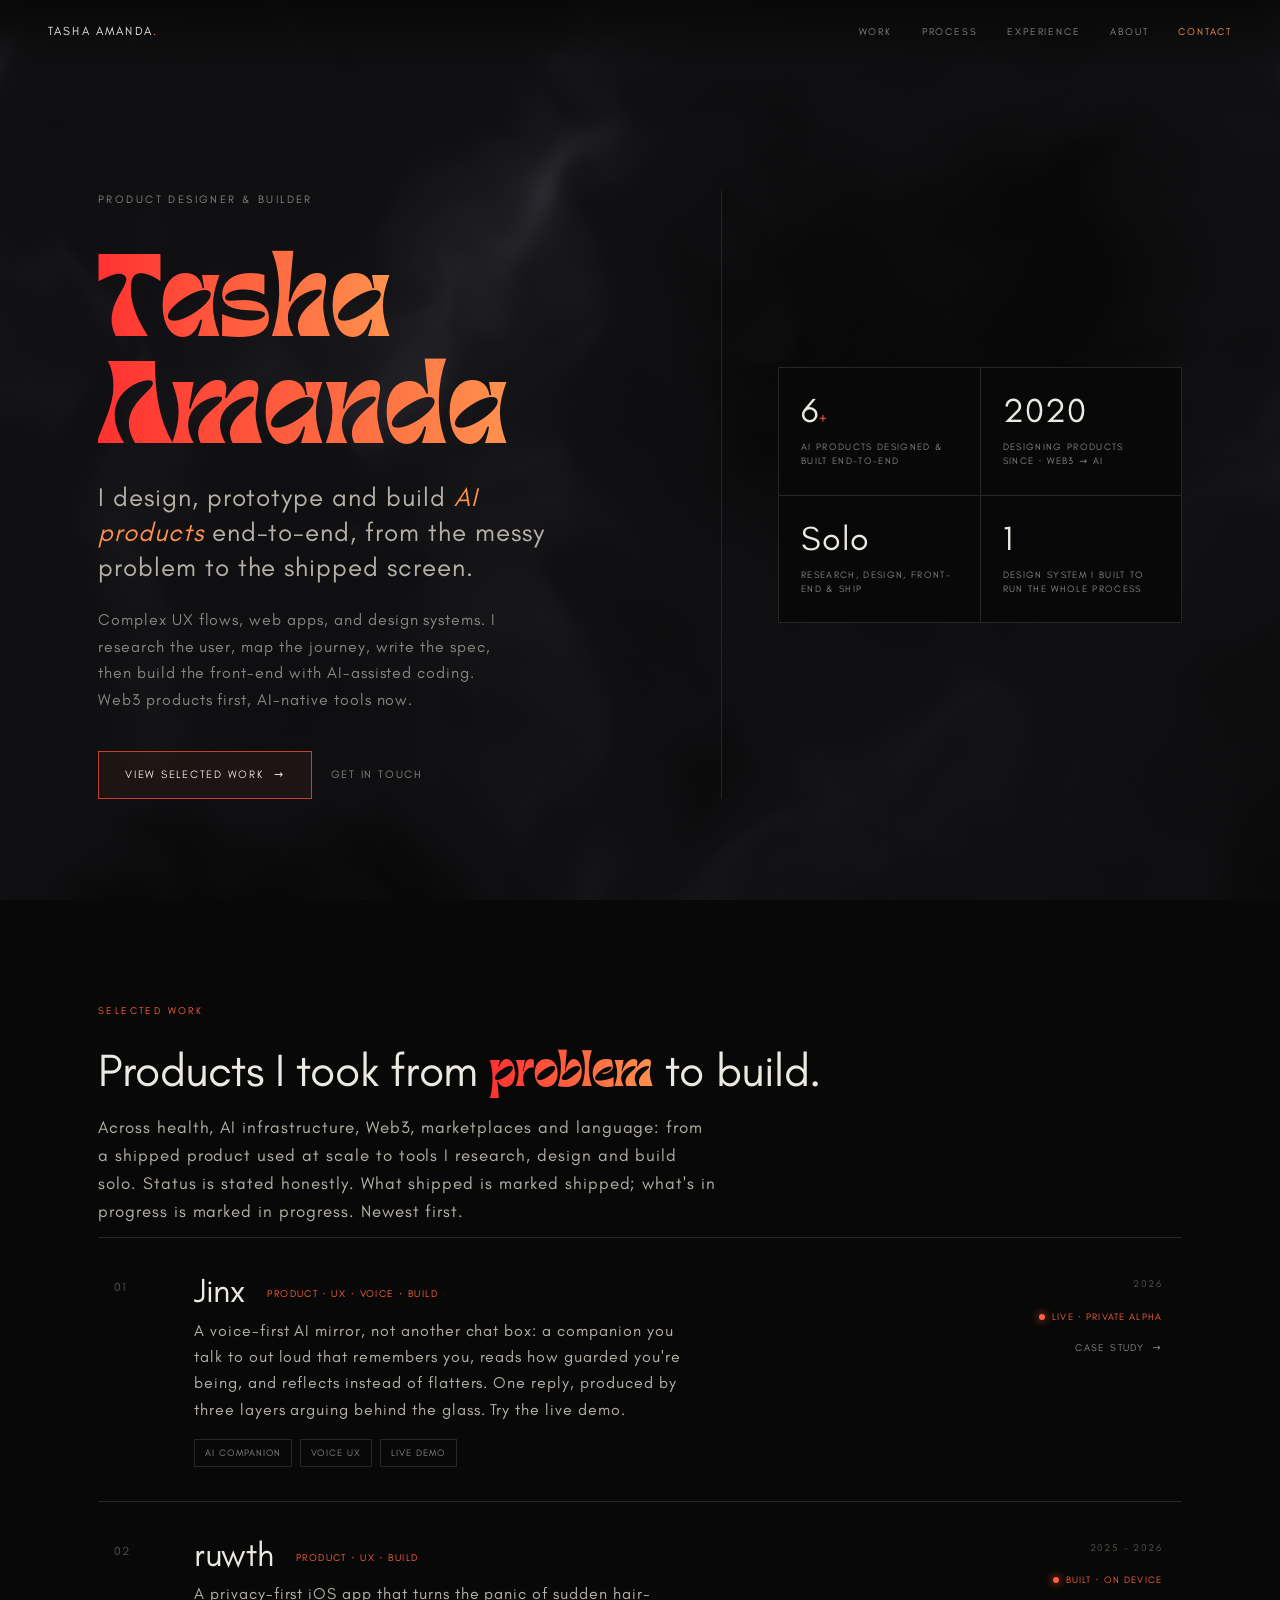
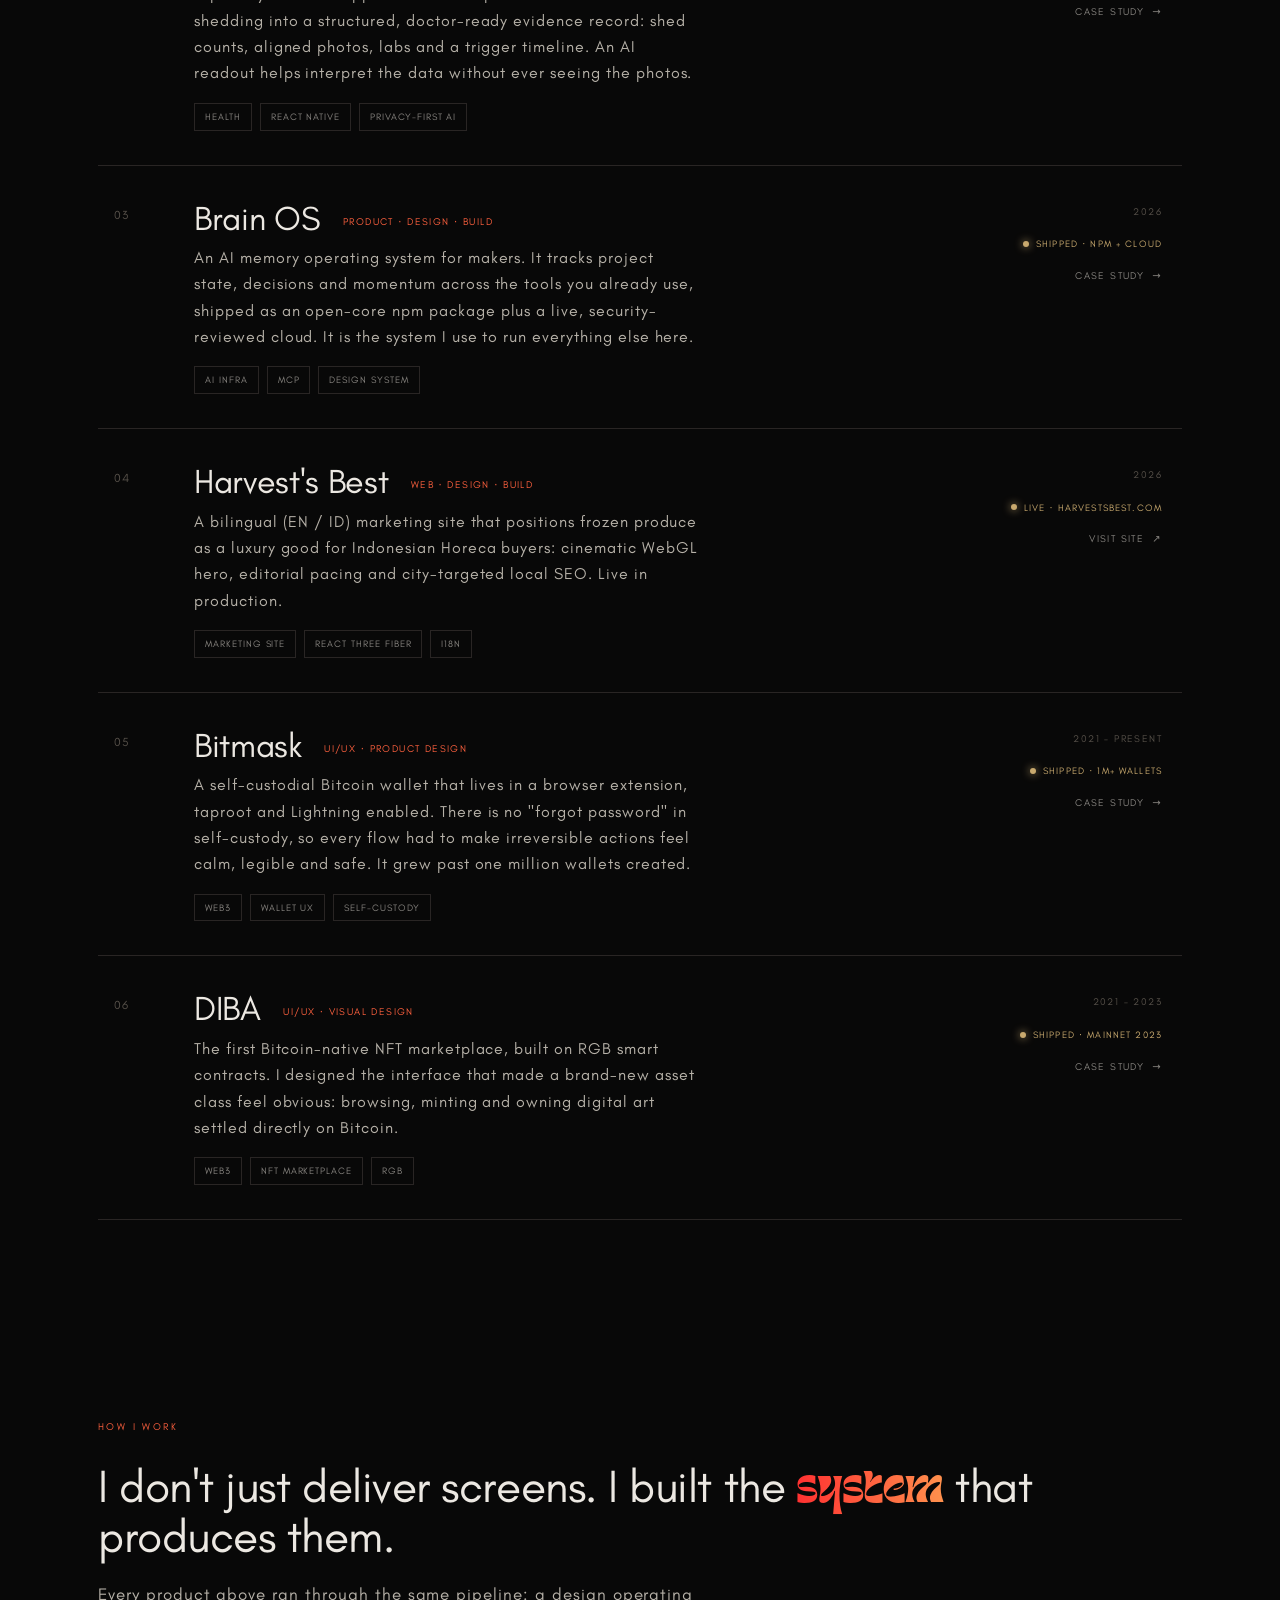
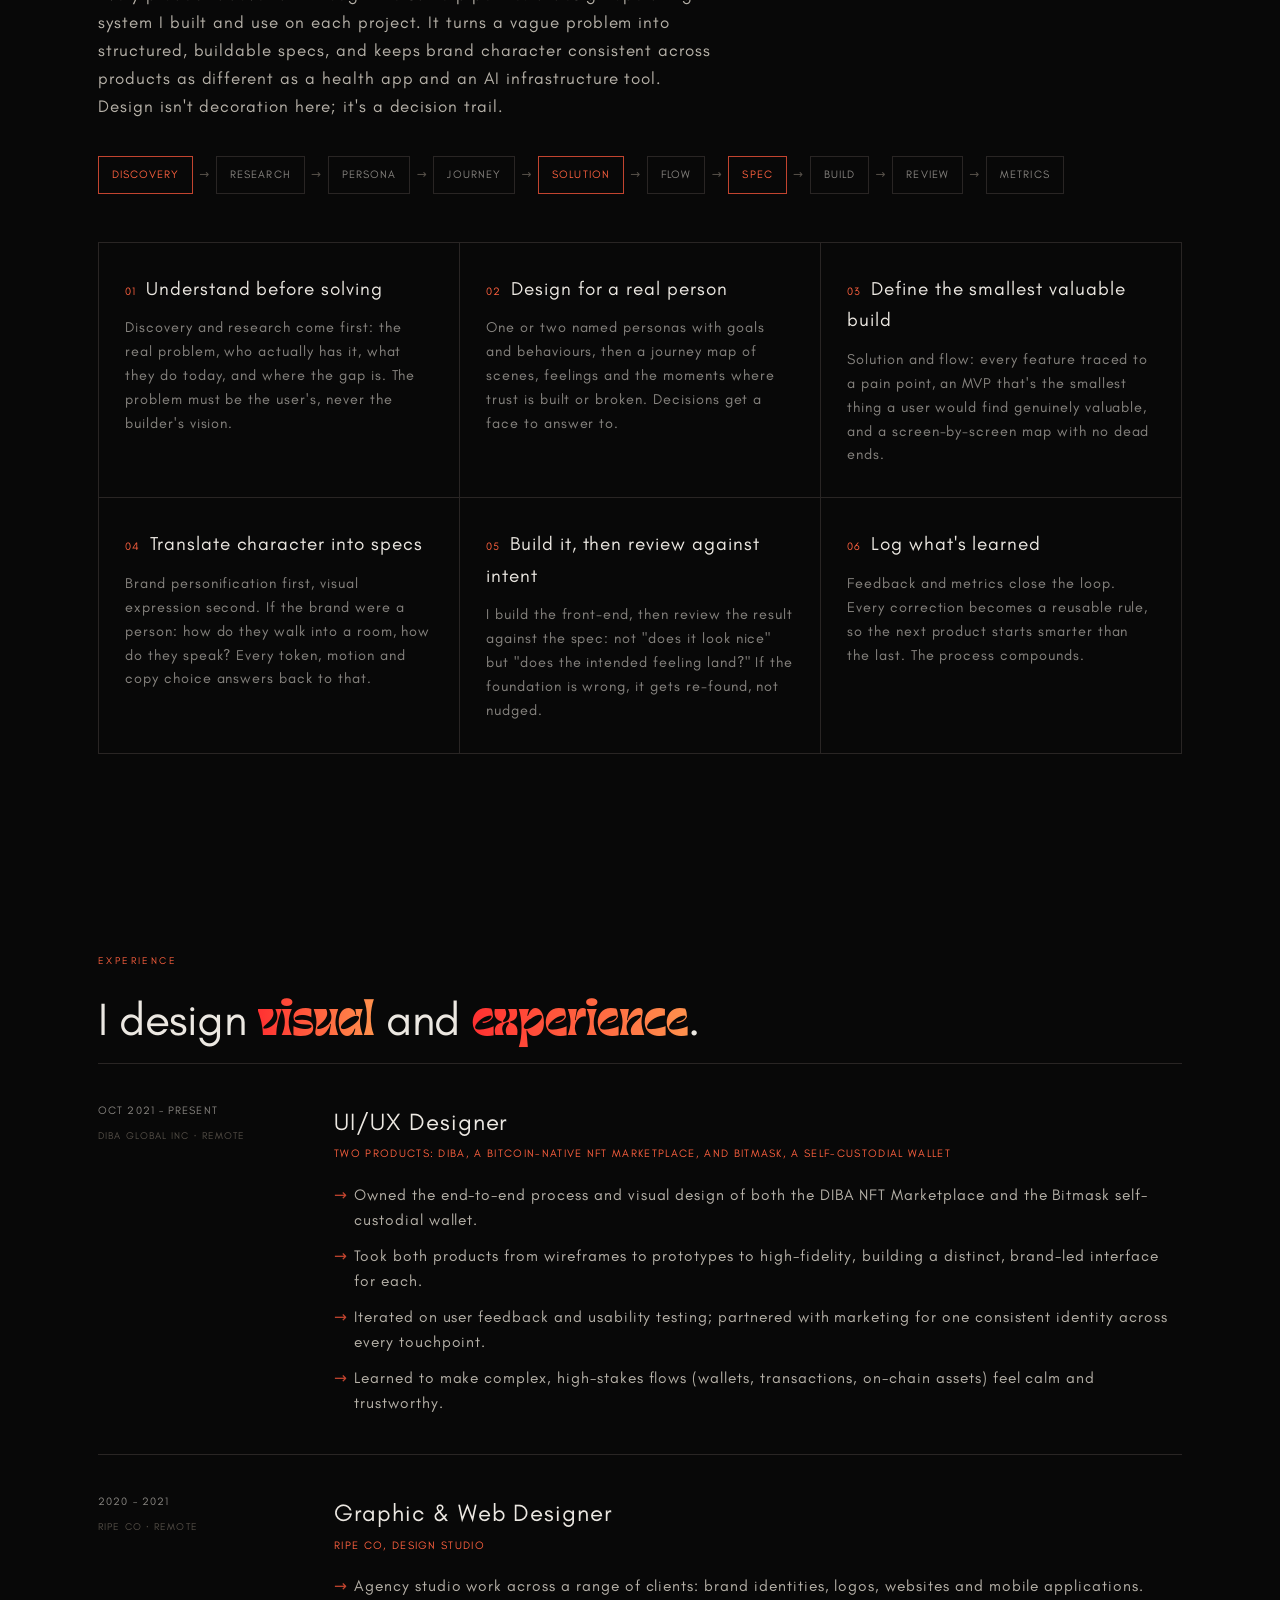
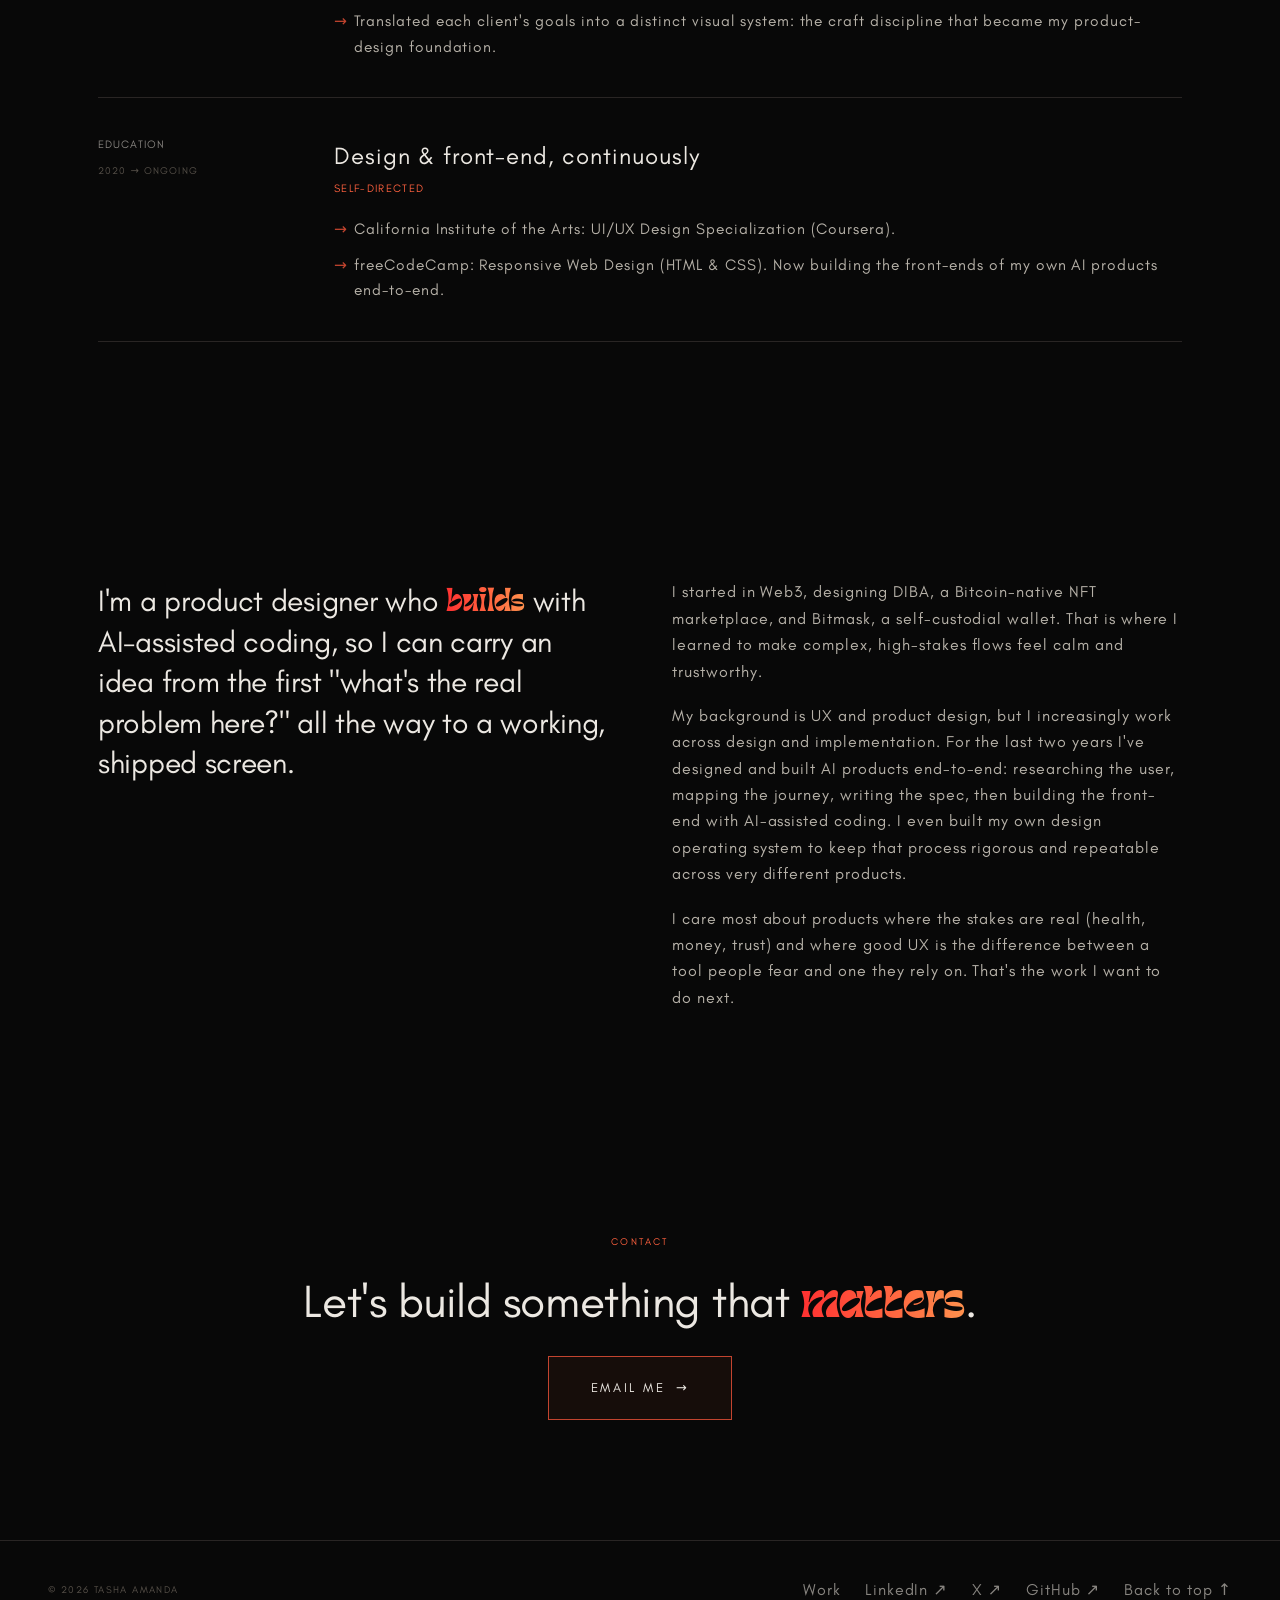
==== commit cc09cba8: "SEO cleanup: entity schema, profile links, case-study structured data - Homepage: Person/WebSite/Pro" ====
--- a/index.html
+++ b/index.html
@@ -12,8 +12,9 @@
     gtag('config', 'G-55PNJ9Z9YM');
   </script>
   <title>Tasha Amanda · Product Designer & Builder</title>
-  <meta name="description" content="Tasha Amanda, product designer and builder. I design and build AI products end-to-end: complex UX flows, web apps, and design systems. Web3 marketplaces to AI-native tools." />
+  <meta name="description" content="Tasha Amanda is a product designer who designs and builds AI products end-to-end: Jinx (voice-first AI companion), ruwth (privacy-first health app) and Brain OS (AI memory for makers). Previously designed Bitmask, a self-custodial Bitcoin wallet past 1M wallets, and DIBA, the first Bitcoin-native NFT marketplace." />
   <meta name="author" content="Tasha Amanda" />
+  <meta name="robots" content="index, follow, max-image-preview:large" />
   <meta name="google-site-verification" content="Kq8I6VHn1nYCJ8K_oJ52dY1fq7B3rjZCrnMxSuGzx88" />
   <meta property="og:title" content="Tasha Amanda · Product Designer & Builder" />
   <meta property="og:description" content="I design, prototype and build AI products end-to-end, from the messy problem to the shipped screen, with AI-assisted coding." />
@@ -27,11 +28,13 @@
   <meta property="og:image:height" content="630" />
   <meta property="og:image:alt" content="Tasha Amanda, Product Designer and Builder" />
   <meta name="twitter:card" content="summary_large_image" />
+  <meta name="twitter:site" content="@tashaamandaa" />
+  <meta name="twitter:creator" content="@tashaamandaa" />
   <meta name="twitter:title" content="Tasha Amanda · Product Designer &amp; Builder" />
   <meta name="twitter:description" content="I design, prototype and build AI products end-to-end, from the messy problem to the shipped screen, with AI-assisted coding." />
   <meta name="twitter:image" content="https://tashaamanda.com/assets/og-image.png" />
   <script type="application/ld+json">
-  {"@context":"https://schema.org","@type":"Person","name":"Tasha Amanda","url":"https://tashaamanda.com","email":"mailto:hello@tashaamanda.com","jobTitle":"Product Designer & Builder","description":"Product designer and front-end builder who takes AI products from the messy problem to a shipped screen: research, UX flows, design systems, and production front-end.","knowsAbout":["Product Design","UX Design","Design Systems","AI Product Design","Privacy-first AI","Web3","Wallet UX","Front-end Development"]}
+  {"@context":"https://schema.org","@graph":[{"@type":"WebSite","@id":"https://tashaamanda.com/#website","url":"https://tashaamanda.com/","name":"Tasha Amanda","publisher":{"@id":"https://tashaamanda.com/#tasha-amanda"},"inLanguage":"en"},{"@type":"Person","@id":"https://tashaamanda.com/#tasha-amanda","name":"Tasha Amanda","alternateName":["Amanda Tasha","Tasha Amanda, product designer"],"url":"https://tashaamanda.com/","image":"https://tashaamanda.com/assets/og-image.png","email":"mailto:hello@tashaamanda.com","jobTitle":"Product Designer & Builder","description":"Product designer and front-end builder who takes AI products from the messy problem to a shipped screen: research, UX flows, design systems, and production front-end. Designed and built Jinx, ruwth and Brain OS; previously designed Bitmask and DIBA at DIBA Global.","worksFor":{"@type":"Organization","name":"DIBA Global Inc","url":"https://diba.io"},"hasOccupation":{"@type":"Occupation","name":"Product Designer","occupationalCategory":"UX / Product Design"},"knowsAbout":["Product Design","UX Design","Design Systems","AI Product Design","Voice & Conversational UX","Privacy-first AI","Web3","Wallet UX","Front-end Development","AI-assisted coding"],"sameAs": ["https://www.linkedin.com/in/tashaamanda87", "https://x.com/tashaamandaa", "https://github.com/tashaamanda"],"mainEntityOfPage":{"@id":"https://tashaamanda.com/#profile"}},{"@type":"ProfilePage","@id":"https://tashaamanda.com/#profile","url":"https://tashaamanda.com/","name":"Tasha Amanda · Product Designer & Builder","isPartOf":{"@id":"https://tashaamanda.com/#website"},"mainEntity":{"@id":"https://tashaamanda.com/#tasha-amanda"},"dateModified":"2026-10-01"},{"@type":"ItemList","@id":"https://tashaamanda.com/#work","name":"Selected work by Tasha Amanda","itemListOrder":"https://schema.org/ItemListOrderDescending","numberOfItems":5,"itemListElement":[{"@type":"ListItem","position":1,"item":{"@type":"Article","@id":"https://tashaamanda.com/work/jinx.html#case-study","url":"https://tashaamanda.com/work/jinx.html","headline":"Jinx: a voice-first AI mirror","author":{"@id":"https://tashaamanda.com/#tasha-amanda"},"about":{"@type":"SoftwareApplication","name":"Jinx","url":"https://jinx.ai"}}},{"@type":"ListItem","position":2,"item":{"@type":"Article","@id":"https://tashaamanda.com/work/ruwth.html#case-study","url":"https://tashaamanda.com/work/ruwth.html","headline":"ruwth: a privacy-first hair evidence log for iOS","author":{"@id":"https://tashaamanda.com/#tasha-amanda"},"about":{"@type":"SoftwareApplication","name":"ruwth"}}},{"@type":"ListItem","position":3,"item":{"@type":"Article","@id":"https://tashaamanda.com/work/brain-os.html#case-study","url":"https://tashaamanda.com/work/brain-os.html","headline":"Brain OS: an AI memory operating system for makers","author":{"@id":"https://tashaamanda.com/#tasha-amanda"},"about":{"@type":"SoftwareApplication","name":"Brain OS","url":"https://brainos-hq.com"}}},{"@type":"ListItem","position":4,"item":{"@type":"Article","@id":"https://tashaamanda.com/work/bitmask.html#case-study","url":"https://tashaamanda.com/work/bitmask.html","headline":"Bitmask: UX design for a self-custodial Bitcoin wallet","author":{"@id":"https://tashaamanda.com/#tasha-amanda"},"about":{"@type":"SoftwareApplication","name":"Bitmask","url":"https://bitmask.app"}}},{"@type":"ListItem","position":5,"item":{"@type":"Article","@id":"https://tashaamanda.com/work/diba.html#case-study","url":"https://tashaamanda.com/work/diba.html","headline":"DIBA: UX and visual design for the first Bitcoin-native NFT marketplace","author":{"@id":"https://tashaamanda.com/#tasha-amanda"},"about":{"@type":"SoftwareApplication","name":"DIBA","url":"https://diba.io"}}}]}]}
   </script>
   <link rel="icon" type="image/svg+xml" href="/assets/favicon.svg?v=2" />
   <link rel="icon" type="image/png" sizes="32x32" href="/assets/favicon-32.png?v=2" />
@@ -39,7 +42,7 @@
   <link rel="preconnect" href="https://fonts.googleapis.com" />
   <link rel="preconnect" href="https://fonts.gstatic.com" crossorigin />
   <link href="https://fonts.googleapis.com/css2?family=Space+Mono:wght@400;700&display=swap" rel="stylesheet" />
-  <link rel="stylesheet" href="assets/css/style.css?v=ember3" />
+  <link rel="stylesheet" href="assets/css/style.css?v=ember4" />
 </head>
 <body>
   <canvas class="site-bg" aria-hidden="true"></canvas>
@@ -360,6 +363,9 @@
     <span class="f-item">© 2026 Tasha Amanda</span>
     <div class="f-links">
       <a href="#work">Work</a>
+      <a href="https://www.linkedin.com/in/tashaamanda87" target="_blank" rel="me noopener">LinkedIn ↗</a>
+      <a href="https://x.com/tashaamandaa" target="_blank" rel="me noopener">X ↗</a>
+      <a href="https://github.com/tashaamanda" target="_blank" rel="me noopener">GitHub ↗</a>
       <a href="#top">Back to top ↑</a>
     </div>
   </footer>
--- a/assets/css/style.css
+++ b/assets/css/style.css
@@ -340,6 +340,11 @@
 .cs-next .lbl { font-family: var(--font-mono); font-size: 10px; letter-spacing: 0.16em; text-transform: uppercase; color: var(--text-dim); }
 .cs-next a { font-family: var(--font-display); font-weight: 200; font-size: clamp(28px, 4vw, 46px); color: var(--text-bright); transition: color var(--t) var(--ease); }
 .cs-next a:hover { color: var(--accent-bright); }
+.cs-more { display: flex; align-items: baseline; flex-wrap: wrap; gap: 12px 28px; padding: 0 var(--pad) 56px; }
+.cs-more .lbl { font-family: var(--font-mono); font-size: 10px; letter-spacing: 0.16em; text-transform: uppercase; color: var(--text-dim); }
+.cs-more-links { display: flex; flex-wrap: wrap; gap: 8px 22px; }
+.cs-more-links a { font-family: var(--font-mono); font-size: 12px; letter-spacing: 0.04em; color: var(--text-dim); transition: color var(--t) var(--ease); }
+.cs-more-links a:hover { color: var(--accent-bright); }
 
 /* ============================================================
    DEVICE MOCKUPS  (real product screenshots)
